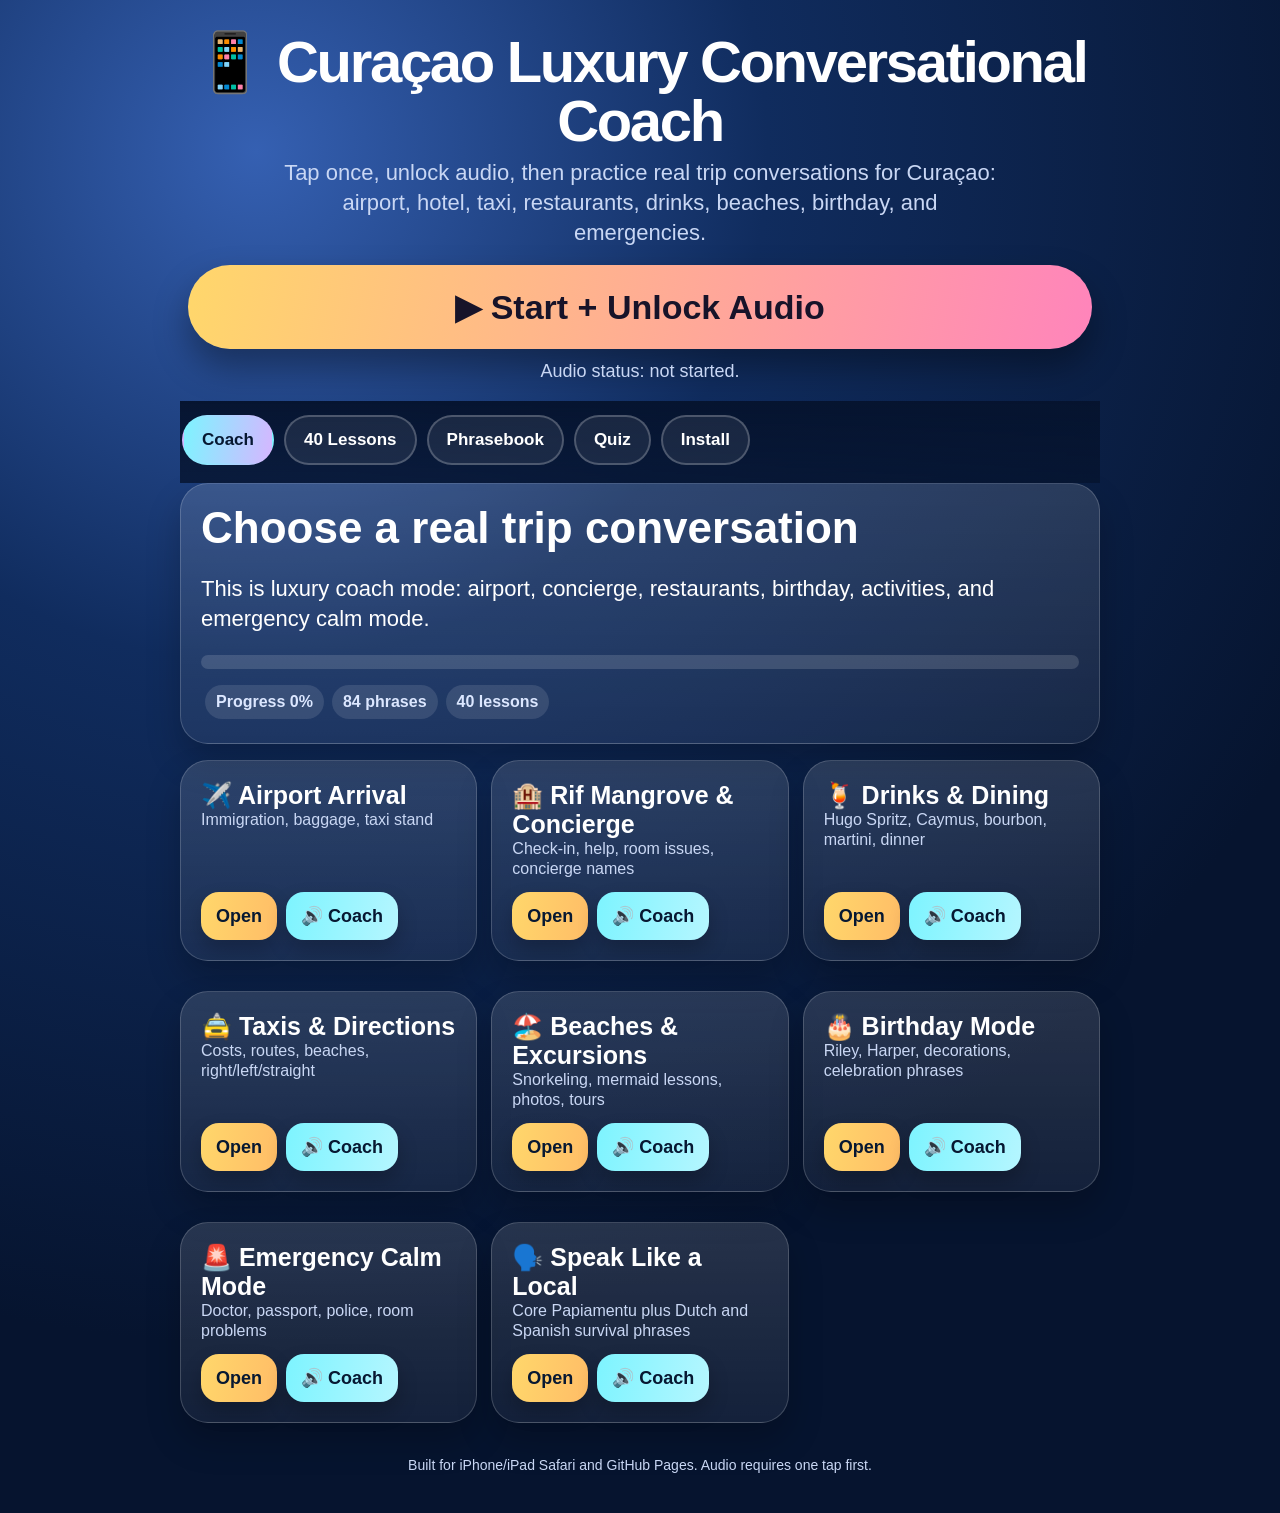
==== index.html @ 9c485a49 "Create Curaçao Luxury Conversational Coach app" ====
<!doctype html>
<html lang="en">
<head>
  <meta charset="utf-8" />
  <meta name="viewport" content="width=device-width, initial-scale=1, viewport-fit=cover" />
  <meta name="apple-mobile-web-app-capable" content="yes" />
  <meta name="apple-mobile-web-app-title" content="Curaçao Coach" />
  <meta name="theme-color" content="#06142f" />
  <title>📱 Curaçao Luxury Conversational Coach</title>
  <style>
    :root{--bg:#06142f;--panel:#132b56;--panel2:#1e3b70;--text:#fff;--muted:#c9d7f4;--gold:#ffd76b;--pink:#ff84bb;--aqua:#7df4ff;--green:#7ff0a4;--danger:#ff8f8f}*{box-sizing:border-box}html,body{margin:0;min-height:100%;font-family:-apple-system,BlinkMacSystemFont,"Segoe UI",Roboto,Helvetica,Arial,sans-serif;background:radial-gradient(circle at 20% 10%,#3560b2 0,#102c5e 30%,#06142f 70%);color:var(--text)}body{padding:env(safe-area-inset-top) 14px calc(22px + env(safe-area-inset-bottom));}.app{max-width:920px;margin:0 auto}.hero{text-align:center;padding:22px 8px 12px}.hero h1{font-size:clamp(30px,8vw,58px);line-height:1.02;margin:10px 0 8px;letter-spacing:-.04em}.hero p{font-size:clamp(16px,4.3vw,22px);color:var(--muted);line-height:1.35;margin:0 auto;max-width:720px}.unlock{width:100%;border:0;border-radius:999px;padding:22px 18px;margin:18px 0 12px;font-size:clamp(22px,6vw,34px);font-weight:900;color:#171329;background:linear-gradient(100deg,#ffd76b,#ff84bb);box-shadow:0 18px 34px rgba(0,0,0,.35)}.status{font-size:18px;text-align:center;color:var(--muted);min-height:28px}.tabs{display:flex;gap:10px;overflow:auto;padding:14px 2px 18px;position:sticky;top:0;background:linear-gradient(180deg,rgba(6,20,47,.98),rgba(6,20,47,.82));backdrop-filter:blur(10px);z-index:5}.tab{flex:0 0 auto;border:2px solid rgba(255,255,255,.22);background:rgba(255,255,255,.08);color:white;border-radius:999px;padding:13px 18px;font-size:17px;font-weight:800}.tab.active{color:#071832;background:linear-gradient(100deg,#7df4ff,#d6b6ff);border-color:transparent}.section{display:none}.section.active{display:block}.card{background:linear-gradient(180deg,rgba(255,255,255,.13),rgba(255,255,255,.06));border:1px solid rgba(255,255,255,.18);border-radius:28px;padding:20px;margin:0 0 16px;box-shadow:0 18px 34px rgba(0,0,0,.22)}.card h2{font-size:clamp(28px,7vw,44px);line-height:1.08;margin:0 0 10px}.card h3{font-size:24px;margin:0 0 8px;color:var(--gold)}.grid{display:grid;grid-template-columns:1fr;gap:14px}@media(min-width:720px){.grid{grid-template-columns:1fr 1fr}.scenario-grid{grid-template-columns:repeat(3,1fr)}}.phrase{background:rgba(0,0,0,.2);border:1px solid rgba(255,255,255,.14);border-radius:24px;padding:16px;margin:12px 0}.pap{font-size:29px;font-weight:900;line-height:1.12}.eng{font-size:20px;color:var(--muted);line-height:1.25;margin-top:6px}.note{font-size:16px;color:#e7eefc;margin-top:8px;line-height:1.35}.row{display:flex;gap:9px;flex-wrap:wrap;margin-top:13px}.btn{border:0;border-radius:18px;padding:13px 15px;font-size:18px;font-weight:850;color:#071832;background:linear-gradient(100deg,#ffd76b,#ffbd67);box-shadow:0 10px 20px rgba(0,0,0,.22)}.btn.secondary{background:linear-gradient(100deg,#7df4ff,#b5f6ff)}.btn.pink{background:linear-gradient(100deg,#ff84bb,#d6b6ff)}.btn.green{background:linear-gradient(100deg,#7ff0a4,#d3ffd8)}.scenario{min-height:160px;display:flex;flex-direction:column;justify-content:space-between}.scenario-title{font-size:25px;font-weight:900}.scenario small{color:var(--muted);font-size:16px;line-height:1.25}.search{width:100%;padding:18px;border-radius:22px;border:2px solid rgba(255,255,255,.18);background:rgba(0,0,0,.22);color:white;font-size:19px;margin:0 0 14px}.progress{height:14px;border-radius:999px;background:rgba(255,255,255,.14);overflow:hidden;margin:12px 0}.bar{height:100%;width:0;background:linear-gradient(90deg,#7df4ff,#ffd76b,#ff84bb);transition:width .3s}.quizChoices{display:grid;gap:10px}.choice{border:2px solid rgba(255,255,255,.16);border-radius:18px;background:rgba(255,255,255,.08);color:white;text-align:left;padding:15px;font-size:18px}.choice.correct{background:rgba(127,240,164,.3);border-color:#7ff0a4}.choice.wrong{background:rgba(255,143,143,.22);border-color:#ff8f8f}.footer{color:var(--muted);font-size:14px;text-align:center;padding:18px}.pill{display:inline-block;border-radius:999px;background:rgba(255,255,255,.11);padding:8px 11px;margin:4px;color:#dce7ff;font-weight:700}.hidden{display:none!important}.big{font-size:22px;line-height:1.35}.warn{background:rgba(255,215,107,.12);border-color:rgba(255,215,107,.35)}</style>
</head>
<body>
  <main class="app">
    <section class="hero">
      <h1>📱 Curaçao Luxury Conversational Coach</h1>
      <p>Tap once, unlock audio, then practice real trip conversations for Curaçao: airport, hotel, taxi, restaurants, drinks, beaches, birthday, and emergencies.</p>
      <button class="unlock" id="unlockBtn">▶ Start + Unlock Audio</button>
      <div class="status" id="status">Audio status: not started.</div>
    </section>
    <nav class="tabs" id="tabs"></nav>
    <section id="coach" class="section active"></section>
    <section id="lessons" class="section"></section>
    <section id="phrasebook" class="section"></section>
    <section id="quiz" class="section"></section>
    <section id="install" class="section"></section>
    <div class="footer">Built for iPhone/iPad Safari and GitHub Pages. Audio requires one tap first.</div>
  </main>
<script>
'use strict';
const tabs=[['coach','Coach'],['lessons','40 Lessons'],['phrasebook','Phrasebook'],['quiz','Quiz'],['install','Install']];
const phrases=[
{cat:'Start Here',pap:'Bon dia.',eng:'Good morning.',note:'Use this everywhere in the morning.'},{cat:'Start Here',pap:'Kon ta bai?',eng:'How are you?',note:'Friendly greeting.'},{cat:'Start Here',pap:'Mi ta bon.',eng:'I am good.',note:'Simple response.'},{cat:'Polite',pap:'Por fabor.',eng:'Please.'},{cat:'Polite',pap:'Danki.',eng:'Thank you.'},{cat:'Polite',pap:'Di nada.',eng:"You're welcome."},{cat:'Polite',pap:'Mi no ta komprendé.',eng:"I don't understand."},{cat:'Polite',pap:'Bo por ripití?',eng:'Can you repeat?'},
{cat:'Airport',pap:'Mi tin un reservashon.',eng:'I have a reservation.'},{cat:'Airport',pap:'Unda ta e salida?',eng:'Where is the exit?'},{cat:'Airport',pap:'Mi maleta a pèrdè.',eng:'My suitcase is lost.'},{cat:'Airport',pap:'Mi ta buska un taxi.',eng:"I'm looking for a taxi."},
{cat:'Taxi',pap:'Kuantu e ta kustá?',eng:'How much does it cost?'},{cat:'Taxi',pap:'Llevami na hotel.',eng:'Take me to the hotel.'},{cat:'Taxi',pap:'Mi ke bai Playa Kenepa.',eng:'I want to go to Kenepa Beach.'},{cat:'Taxi',pap:'Direito.',eng:'Straight.'},{cat:'Taxi',pap:'Na man drechi.',eng:'Right.'},{cat:'Taxi',pap:'Na man robes.',eng:'Left.'},
{cat:'Hotel',pap:'Mi nomber ta Rayna.',eng:'My name is Rayna.'},{cat:'Hotel',pap:'Mi ke un kamber ku dos kama.',eng:'I want a room with two beds.'},{cat:'Hotel',pap:'Mi a papia ku Stephanie di e Concierge team.',eng:'I spoke with Stephanie from the Concierge team.'},{cat:'Hotel',pap:'Mi a papia ku Tai Rock tambe.',eng:'I also spoke with Tai Rock.'},{cat:'Hotel',pap:'Bo por yuda mi?',eng:'Can you help me?'},{cat:'Hotel',pap:'Mi tin un problema.',eng:'I have a problem.'},{cat:'Hotel',pap:'Mi no ta haña e lugá.',eng:"I can't find the place."},
{cat:'Restaurant',pap:'Mi ke pidi...',eng:'I want to order...'},{cat:'Restaurant',pap:'Menu, por fabor.',eng:'Menu, please.'},{cat:'Restaurant',pap:'Bon provecho.',eng:'Enjoy your meal.'},{cat:'Restaurant',pap:'Mi ke un mesa pa kuater adulto i dos mucha.',eng:'I would like a table for four adults and two children.'},{cat:'Restaurant',pap:'Nos tin un reservashon.',eng:'We have a reservation.'},{cat:'Restaurant',pap:'Kiko bo ta rekomendá?',eng:'What do you recommend?'},{cat:'Restaurant',pap:'La cuenta, por fabor.',eng:'The bill, please.'},
{cat:'Drinks',pap:'Mi ke un Hugo Spritz ku hopi mint.',eng:'I would like a Hugo Spritz with lots of mint.'},{cat:'Drinks',pap:'Mi ke un French 79, por fabor.',eng:'I would like a French 79, please.'},{cat:'Drinks',pap:'Bo tin Caymus?',eng:'Do you have Caymus?'},{cat:'Drinks',pap:'Bo tin Woodford Double Oaked?',eng:'Do you have Woodford Double Oaked?'},{cat:'Drinks',pap:'Mi ke un martini di Tito’s, straight up, sin vermouth, sin jugo di olivo, ku olivo yená ku keshi bleu.',eng:"I want a Tito's martini, straight up, no vermouth, no olive juice, with blue-cheese stuffed olives."},
{cat:'Beach',pap:'Silla di playa.',eng:'Beach chair.'},{cat:'Beach',pap:'Sombré.',eng:'Umbrella.'},{cat:'Beach',pap:'Snorkel.',eng:'Snorkel.'},{cat:'Beach',pap:'Nos tin un les di snorkel na Playa Piskado.',eng:'We have a snorkeling lesson at Playa Piskado.'},{cat:'Beach',pap:'Nos tin les di mermaid na dies or di mainta.',eng:'We have mermaid lessons at 10 in the morning.'},{cat:'Beach',pap:'Sol ta fuerte.',eng:'The sun is strong.'},{cat:'Beach',pap:'Mi a kema ku sol.',eng:'I got sunburned.'},
{cat:'Tours',pap:'Tour di barku.',eng:'Boat tour.'},{cat:'Tours',pap:'Mi ke reservá.',eng:'I want to book.'},{cat:'Tours',pap:'Nos ta tuma potret di famia na Director’s Beach.',eng:"We are taking family photos at Director's Beach."},{cat:'Tours',pap:'Nos ke mira muralnan lokal.',eng:'We want to see local murals.'},
{cat:'Car Rental',pap:'Hür auto.',eng:'Rent a car.'},{cat:'Car Rental',pap:'Bo tin algu mas bunita?',eng:'Do you have anything nicer?'},{cat:'Car Rental',pap:'Bo tin algu mas grandi?',eng:'Do you have anything bigger?'},{cat:'Car Rental',pap:'Unda ta e gasolinera mas serka?',eng:'Where is the nearest gas station?'},
{cat:'Birthday',pap:'Nos ta selebrá cumpleaño di mi yiu Riley ku ta bira 11.',eng:"We are celebrating my daughter Riley's 11th birthday."},{cat:'Birthday',pap:'Nos ta selebrá cumpleaño di mi sobrina Harper ku ta bira 10.',eng:"We are celebrating my niece Harper's 10th birthday."},{cat:'Birthday',pap:'Felis cumpleaño, Ry Ry.',eng:'Happy birthday, Ry Ry.'},{cat:'Birthday',pap:'E ta bira diesun aña.',eng:'She is turning eleven.'},{cat:'Birthday',pap:'Nos ke dekorashon den kamber.',eng:'We want decorations in the room.'},
{cat:'Social',pap:'Mi nomber ta...',eng:'My name is...'},{cat:'Social',pap:'Mi ta kontentu di konektá ku bo.',eng:'Nice to meet you.'},{cat:'Social',pap:'Mi ta pasa un bon tempu.',eng:"I'm having a good time."},{cat:'Social',pap:'Bo ta bunita.',eng:'You look beautiful.'},{cat:'Social',pap:'Bo ta gusta Kòrsou?',eng:'Do you like Curaçao?'},
{cat:'Emergency',pap:'Mi tin dolor.',eng:'I have pain.'},{cat:'Emergency',pap:'Mi mester un dòkter.',eng:'I need a doctor.'},{cat:'Emergency',pap:'Mi a pèrdè mi pasaporte.',eng:'I lost my passport.'},{cat:'Emergency',pap:'Mi ke reportá un robo.',eng:'I want to report a theft.'},{cat:'Emergency',pap:'Mi kamber no tin awa.',eng:'My room has no water.'},{cat:'Emergency',pap:'Mi ta atrasá.',eng:"I'm running late."},{cat:'Emergency',pap:'Yama ambulans, por fabor.',eng:'Call an ambulance, please.'},
{cat:'Dutch',pap:'Goedemorgen.',eng:'Good morning.'},{cat:'Dutch',pap:'Dank u.',eng:'Thank you.'},{cat:'Dutch',pap:'Alstublieft.',eng:'Please.'},{cat:'Dutch',pap:'Waar is de uitgang?',eng:'Where is the exit?'},{cat:'Dutch',pap:'Reservering.',eng:'Reservation.'},{cat:'Dutch',pap:'Waar is het restaurant?',eng:'Where is the restaurant?'},{cat:'Dutch',pap:'Bel de politie.',eng:'Call the police.'},{cat:'Dutch',pap:'Ik ben gewond.',eng:'I am injured.'},
{cat:'Spanish',pap:'Buenos días.',eng:'Good morning.'},{cat:'Spanish',pap:'Por favor.',eng:'Please.'},{cat:'Spanish',pap:'Gracias.',eng:'Thank you.'},{cat:'Spanish',pap:'¿Dónde está...?',eng:'Where is...?'},{cat:'Spanish',pap:'¿Qué recomienda?',eng:'What do you recommend?'},{cat:'Spanish',pap:'¡Ayuda!',eng:'Help!'},{cat:'Spanish',pap:'Llama a una ambulancia.',eng:'Call an ambulance.'}
];
const lessons=[
['Greetings & First Contact',['Bon dia.','Bon tardi.','Bon nochi.','Kon ta bai?','Mi ta bon.']],['Politeness & Survival',['Por fabor.','Danki.','Di nada.','Mi no ta komprendé.','Bo por ripití?']],['Numbers & Travel Words',['Un. Dos. Tres. Kuater. Sinku.','Aeropuerto. Taxi. Playa. Hotel. Mapa.']],['Airport Arrival',['Mi tin un reservashon.','Unda ta e salida?','Mi maleta a pèrdè.','Mi ta buska un taxi.']],['Taxi & Directions',['Kuantu e ta kustá?','Llevami na hotel.','Mi ke bai Playa Kenepa.','Direito. Na man drechi. Na man robes.']],['Basic Dutch',['Goedemorgen.','Dank u.','Alstublieft.','Waar is de uitgang?']],['Basic Spanish',['Buenos días.','Por favor.','Gracias.','La cuenta.','¿Dónde está?']],['Review 1',['Bon dia.','Por fabor.','Mi tin un reservashon.','Kuantu e ta kustá?']],['Hotel Check-In',['Mi nomber ta.','Mi ke un kamber ku dos kama.','Mi a papia ku Stephanie di e Concierge team.','Mi a papia ku Tai Rock tambe.']],['Asking for Help',['Bo por yuda mi?','Mi tin un problema.','Mi no ta haña e lugá.']],['Ordering Food',['Mi ke pidi.','Menu, por fabor.']],['Drinks',['Koffie. Te. Jus di fruta.','Mi ke un martini di Tito’s, straight up, sin vermouth, sin jugo di olivo, ku olivo yená ku keshi bleu.']],['Dutch Restaurants',['Kamer. Reservering. Ontbijt.','Waar is het restaurant?']],['Spanish Restaurants',['El menú. La cuenta. Agua.','¿Qué recomienda?']],['Directions',['Unda ta?','Serka. Leu. Direito. Na man drechi. Na man robes.']],['Simulation',['Bo tin pasaporte?','Unda bo ke bai?']],['Local Foods',['Keshi yena.','Stoba.','Pastechi.']],['Allergies',['Mi tin alergia.','No por kome.']],['Shopping',['Mi ke mira e otro.','Mi ta gusta esaki.']],['Bargaining',['Por baha un tiki?']],['Beaches',['Silla di playa.','Sombré.','Snorkel.','Nos tin un les di snorkel na Playa Piskado.']],['Tours',['Tour di barku.','Mi ke reservá.']],['Transportation',['Hür auto.','Parada di bus.','Bo tin algu mas bunita?','Bo tin algu mas grandi?','Unda ta e gasolinera mas serka?']],['Review 2',['Keshi yena.','Sombré.','Tour di barku.']],['Meeting People',['Mi nomber ta.','Mi ta kontentu di konektá ku bo.','Nos ta selebrá cumpleaño di mi yiu Riley ku ta bira 11.','Nos ta selebrá cumpleaño di mi sobrina Harper ku ta bira 10.']],['Talking About Yourself',['Mi ta traha komo.','Mi gusta.']],['Etiquette',['Bon provecho.','Permiso.']],['Compliments',['Bo ta bunita.','Mi ta pasa un bon tempu.']],['Dutch Social',['Hoe gaat het?','Gezellig.']],['Spanish Social',['¿Cómo estás?','Mucho gusto.']],['Fast Speech',['Kontabai.','Undabobai.']],['Social Simulation',['Bo ta gusta Kòrsou?']],['Medical',['Mi tin dolor.','Mi mester un dòkter.']],['Safety',['Mi a pèrdè mi pasaporte.','Mi ke reportá un robo.']],['Problems',['Mi kamber no tin awa.','Mi ta atrasá.']],['Weather',['Sol ta fuerte.','Mi a kema ku sol.']],['Dutch Emergencies',['Bel de politie.','Ik ben gewond.']],['Spanish Emergencies',['¡Ayuda!','Llama a una ambulancia.']],['Full Simulation',['Mi a papia ku Stephanie di e Concierge team.','Mi a papia ku Tai Rock tambe.','Mi ke un martini di Tito’s, straight up, sin vermouth, sin jugo di olivo, ku olivo yená ku keshi bleu.']],['Final Mastery',['Bo por yuda mi.','Mi ta pasa un bon tempu.','Mi mester un dòkter.','Felicidades! Bo ta kla pa papia ku konfiansa na Kòrsou.']]
];
const scenarios=[
{t:'✈️ Airport Arrival',d:'Immigration, baggage, taxi stand',cats:['Airport','Polite','Taxi']},{t:'🏨 Rif Mangrove & Concierge',d:'Check-in, help, room issues, concierge names',cats:['Hotel','Polite','Emergency']},{t:'🍹 Drinks & Dining',d:'Hugo Spritz, Caymus, bourbon, martini, dinner',cats:['Restaurant','Drinks','Polite']},{t:'🚖 Taxis & Directions',d:'Costs, routes, beaches, right/left/straight',cats:['Taxi','Car Rental']},{t:'🏖️ Beaches & Excursions',d:'Snorkeling, mermaid lessons, photos, tours',cats:['Beach','Tours']},{t:'🎂 Birthday Mode',d:'Riley, Harper, decorations, celebration phrases',cats:['Birthday','Social']},{t:'🚨 Emergency Calm Mode',d:'Doctor, passport, police, room problems',cats:['Emergency','Dutch','Spanish']},{t:'🗣️ Speak Like a Local',d:'Core Papiamentu plus Dutch and Spanish survival phrases',cats:['Start Here','Social','Dutch','Spanish']}
];
let unlocked=false, rate=0.82, currentQuiz=null, score=0, done=Number(localStorage.getItem('curacaoDone')||0);
function byId(id){return document.getElementById(id)}
function speak(text, slow=false){
  if(!('speechSynthesis' in window)){byId('status').textContent='This browser does not support speech audio.';return}
  window.speechSynthesis.cancel();
  const u=new SpeechSynthesisUtterance(text.replace(/\s+/g,' '));
  u.rate=slow?0.58:rate; u.pitch=1; u.volume=1;
  const voices=window.speechSynthesis.getVoices();
  const pref=voices.find(v=>/Samantha|Ava|Allison|Susan|Victoria|Karen|Moira|Tessa|Zoe|Nicky|Aria/i.test(v.name))||voices.find(v=>/en-US|en_US|English/i.test(v.lang))||voices[0];
  if(pref)u.voice=pref;
  u.onstart=()=>{byId('status').textContent='Playing audio…'};
  u.onend=()=>{byId('status').textContent='Audio ready. Tap any phrase.'};
  u.onerror=()=>{byId('status').textContent='Audio blocked. Tap Start + Unlock Audio again.'};
  window.speechSynthesis.speak(u);
}
function unlock(){unlocked=true; speak('Audio is unlocked. Bon dia. Welcome to your Curaçao conversational coach.', false); byId('status').textContent='Audio unlocked. Tap any Play button.';}
function phraseCard(p){return `<div class="phrase"><div class="pap">${p.pap}</div><div class="eng">${p.eng}</div>${p.note?`<div class="note">${p.note}</div>`:''}<div class="row"><button class="btn" onclick="speak(${JSON.stringify(p.pap)})">🔊 Play</button><button class="btn secondary" onclick="speak(${JSON.stringify(p.pap)},true)">🐢 Slow</button><button class="btn pink" onclick="speak(${JSON.stringify(p.pap+'. '+p.eng)})">🎧 Phrase + meaning</button></div></div>`}
function renderTabs(){byId('tabs').innerHTML=tabs.map(([id,label])=>`<button class="tab ${id==='coach'?'active':''}" onclick="show('${id}',this)">${label}</button>`).join('')}
function show(id,el){document.querySelectorAll('.section').forEach(s=>s.classList.remove('active'));byId(id).classList.add('active');document.querySelectorAll('.tab').forEach(t=>t.classList.remove('active'));if(el)el.classList.add('active'); if(id==='quiz')newQuiz();}
function renderCoach(){byId('coach').innerHTML=`<div class="card"><h2>Choose a real trip conversation</h2><p class="big">This is luxury coach mode: airport, concierge, restaurants, birthday, activities, and emergency calm mode.</p><div class="progress"><div class="bar" style="width:${Math.min(100,done)}%"></div></div><div><span class="pill">Progress ${done}%</span><span class="pill">${phrases.length} phrases</span><span class="pill">40 lessons</span></div></div><div class="grid scenario-grid">${scenarios.map((s,i)=>`<div class="card scenario"><div><div class="scenario-title">${s.t}</div><small>${s.d}</small></div><div class="row"><button class="btn" onclick="openScenario(${i})">Open</button><button class="btn secondary" onclick="playScenario(${i})">🔊 Coach</button></div></div>`).join('')}</div><div id="scenarioDetail"></div>`}
function openScenario(i){const s=scenarios[i]; const list=phrases.filter(p=>s.cats.includes(p.cat)); byId('scenarioDetail').innerHTML=`<div class="card"><h2>${s.t}</h2><p class="big">Practice these out loud. Tap slow first, then normal.</p>${list.map(phraseCard).join('')}</div>`; location.hash='scenarioDetail'}
function playScenario(i){const s=scenarios[i]; const list=phrases.filter(p=>s.cats.includes(p.cat)).slice(0,8); speak(`${s.t}. Listen and repeat. `+list.map(p=>`${p.pap}. ${p.eng}.`).join(' '));}
function renderLessons(){byId('lessons').innerHTML=`<div class="card"><h2>40 Lesson Course</h2><p class="big">Tap a lesson to hear a guided mini-session.</p></div><div class="grid">${lessons.map((l,i)=>`<div class="card"><h3>Lesson ${i+1}: ${l[0]}</h3><div class="note">${l[1].slice(0,3).join(' · ')}</div><div class="row"><button class="btn" onclick="speak(${JSON.stringify('Lesson '+(i+1)+'. '+l[0]+'. Listen and repeat. '+l[1].join('. '))})">🔊 Play lesson</button><button class="btn secondary" onclick="markDone()">✓ Done</button></div></div>`).join('')}</div>`}
function renderPhrasebook(filter=''){const q=filter.toLowerCase();const list=phrases.filter(p=>(p.cat+p.pap+p.eng).toLowerCase().includes(q)); byId('phrasebook').innerHTML=`<div class="card"><h2>Searchable Phrasebook</h2><input class="search" placeholder="Search taxi, drink, birthday, doctor…" oninput="renderPhrasebook(this.value)" value="${filter.replace(/"/g,'&quot;')}"><p class="big">${list.length} matching phrases.</p></div>${list.map(phraseCard).join('')}`}
function markDone(){done=Math.min(100,done+3); localStorage.setItem('curacaoDone',done); renderCoach(); byId('status').textContent='Progress saved.'}
function newQuiz(){const p=phrases[Math.floor(Math.random()*phrases.length)]; const wrong=phrases.filter(x=>x!==p).sort(()=>Math.random()-.5).slice(0,3).map(x=>x.eng); const opts=[p.eng,...wrong].sort(()=>Math.random()-.5); currentQuiz=p; byId('quiz').innerHTML=`<div class="card"><h2>Quiz Mode</h2><p class="big">What does this mean?</p><div class="phrase"><div class="pap">${p.pap}</div><div class="row"><button class="btn" onclick="speak(${JSON.stringify(p.pap)})">🔊 Hear it</button><button class="btn secondary" onclick="speak(${JSON.stringify(p.pap)},true)">🐢 Slow</button></div></div><div class="quizChoices">${opts.map(o=>`<button class="choice" onclick="answer(this,${JSON.stringify(o)})">${o}</button>`).join('')}</div><p class="big">Score: ${score}</p></div>`}
function answer(el,o){if(o===currentQuiz.eng){el.classList.add('correct');score++;speak('Correct. '+currentQuiz.pap+'. '+currentQuiz.eng);setTimeout(newQuiz,1200)}else{el.classList.add('wrong');speak('Not quite. Try again.')}}
function renderInstall(){byId('install').innerHTML=`<div class="card warn"><h2>Install on iPhone/iPad</h2><p class="big">Open this GitHub Pages link in Safari. Tap the Share icon, then <b>Add to Home Screen</b>. After that it opens like an app.</p><p class="big">Audio works only after tapping <b>Start + Unlock Audio</b>. This is an Apple iPhone browser rule.</p></div><div class="card"><h3>Audio Test</h3>${phraseCard({pap:'Bon dia. Kon ta bai? Mi ta bon.',eng:'Good morning. How are you? I am good.',note:'If this plays, the app is working.'})}</div>`}
renderTabs();renderCoach();renderLessons();renderPhrasebook();renderInstall();byId('unlockBtn').addEventListener('click',unlock);if('speechSynthesis' in window){window.speechSynthesis.onvoiceschanged=()=>window.speechSynthesis.getVoices();}
</script>
</body>
</html>
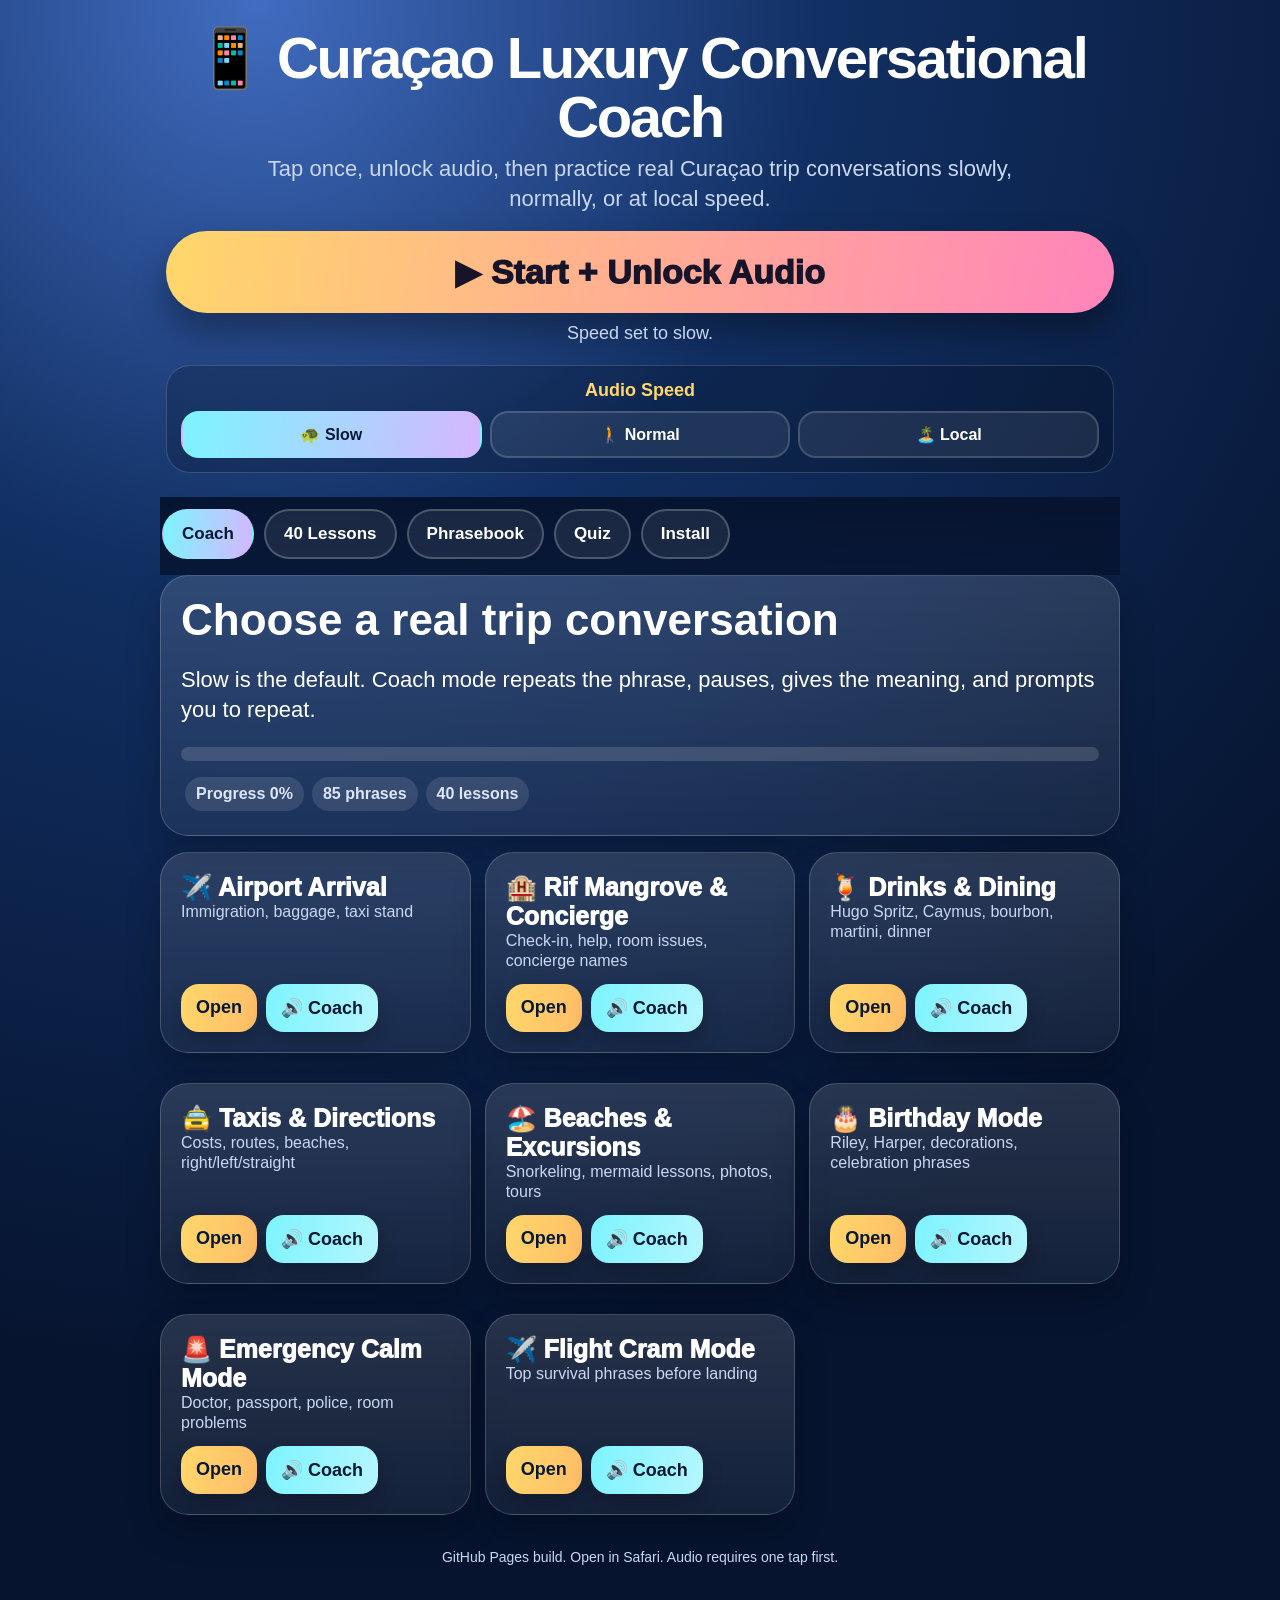
==== commit 234ea266: "Fix lesson interactions and add speed controls" ====
--- a/index.html
+++ b/index.html
@@ -1,40 +1,32 @@
 <!doctype html>
 <html lang="en">
 <head>
-  <meta charset="utf-8" />
-  <meta name="viewport" content="width=device-width, initial-scale=1, viewport-fit=cover" />
-  <meta name="apple-mobile-web-app-capable" content="yes" />
-  <meta name="apple-mobile-web-app-title" content="Curaçao Coach" />
-  <meta name="theme-color" content="#06142f" />
-  <title>📱 Curaçao Luxury Conversational Coach</title>
-  <style>
-    :root{--bg:#06142f;--panel:#132b56;--panel2:#1e3b70;--text:#fff;--muted:#c9d7f4;--gold:#ffd76b;--pink:#ff84bb;--aqua:#7df4ff;--green:#7ff0a4;--danger:#ff8f8f}*{box-sizing:border-box}html,body{margin:0;min-height:100%;font-family:-apple-system,BlinkMacSystemFont,"Segoe UI",Roboto,Helvetica,Arial,sans-serif;background:radial-gradient(circle at 20% 10%,#3560b2 0,#102c5e 30%,#06142f 70%);color:var(--text)}body{padding:env(safe-area-inset-top) 14px calc(22px + env(safe-area-inset-bottom));}.app{max-width:920px;margin:0 auto}.hero{text-align:center;padding:22px 8px 12px}.hero h1{font-size:clamp(30px,8vw,58px);line-height:1.02;margin:10px 0 8px;letter-spacing:-.04em}.hero p{font-size:clamp(16px,4.3vw,22px);color:var(--muted);line-height:1.35;margin:0 auto;max-width:720px}.unlock{width:100%;border:0;border-radius:999px;padding:22px 18px;margin:18px 0 12px;font-size:clamp(22px,6vw,34px);font-weight:900;color:#171329;background:linear-gradient(100deg,#ffd76b,#ff84bb);box-shadow:0 18px 34px rgba(0,0,0,.35)}.status{font-size:18px;text-align:center;color:var(--muted);min-height:28px}.tabs{display:flex;gap:10px;overflow:auto;padding:14px 2px 18px;position:sticky;top:0;background:linear-gradient(180deg,rgba(6,20,47,.98),rgba(6,20,47,.82));backdrop-filter:blur(10px);z-index:5}.tab{flex:0 0 auto;border:2px solid rgba(255,255,255,.22);background:rgba(255,255,255,.08);color:white;border-radius:999px;padding:13px 18px;font-size:17px;font-weight:800}.tab.active{color:#071832;background:linear-gradient(100deg,#7df4ff,#d6b6ff);border-color:transparent}.section{display:none}.section.active{display:block}.card{background:linear-gradient(180deg,rgba(255,255,255,.13),rgba(255,255,255,.06));border:1px solid rgba(255,255,255,.18);border-radius:28px;padding:20px;margin:0 0 16px;box-shadow:0 18px 34px rgba(0,0,0,.22)}.card h2{font-size:clamp(28px,7vw,44px);line-height:1.08;margin:0 0 10px}.card h3{font-size:24px;margin:0 0 8px;color:var(--gold)}.grid{display:grid;grid-template-columns:1fr;gap:14px}@media(min-width:720px){.grid{grid-template-columns:1fr 1fr}.scenario-grid{grid-template-columns:repeat(3,1fr)}}.phrase{background:rgba(0,0,0,.2);border:1px solid rgba(255,255,255,.14);border-radius:24px;padding:16px;margin:12px 0}.pap{font-size:29px;font-weight:900;line-height:1.12}.eng{font-size:20px;color:var(--muted);line-height:1.25;margin-top:6px}.note{font-size:16px;color:#e7eefc;margin-top:8px;line-height:1.35}.row{display:flex;gap:9px;flex-wrap:wrap;margin-top:13px}.btn{border:0;border-radius:18px;padding:13px 15px;font-size:18px;font-weight:850;color:#071832;background:linear-gradient(100deg,#ffd76b,#ffbd67);box-shadow:0 10px 20px rgba(0,0,0,.22)}.btn.secondary{background:linear-gradient(100deg,#7df4ff,#b5f6ff)}.btn.pink{background:linear-gradient(100deg,#ff84bb,#d6b6ff)}.btn.green{background:linear-gradient(100deg,#7ff0a4,#d3ffd8)}.scenario{min-height:160px;display:flex;flex-direction:column;justify-content:space-between}.scenario-title{font-size:25px;font-weight:900}.scenario small{color:var(--muted);font-size:16px;line-height:1.25}.search{width:100%;padding:18px;border-radius:22px;border:2px solid rgba(255,255,255,.18);background:rgba(0,0,0,.22);color:white;font-size:19px;margin:0 0 14px}.progress{height:14px;border-radius:999px;background:rgba(255,255,255,.14);overflow:hidden;margin:12px 0}.bar{height:100%;width:0;background:linear-gradient(90deg,#7df4ff,#ffd76b,#ff84bb);transition:width .3s}.quizChoices{display:grid;gap:10px}.choice{border:2px solid rgba(255,255,255,.16);border-radius:18px;background:rgba(255,255,255,.08);color:white;text-align:left;padding:15px;font-size:18px}.choice.correct{background:rgba(127,240,164,.3);border-color:#7ff0a4}.choice.wrong{background:rgba(255,143,143,.22);border-color:#ff8f8f}.footer{color:var(--muted);font-size:14px;text-align:center;padding:18px}.pill{display:inline-block;border-radius:999px;background:rgba(255,255,255,.11);padding:8px 11px;margin:4px;color:#dce7ff;font-weight:700}.hidden{display:none!important}.big{font-size:22px;line-height:1.35}.warn{background:rgba(255,215,107,.12);border-color:rgba(255,215,107,.35)}</style>
+<meta charset="utf-8" />
+<meta name="viewport" content="width=device-width, initial-scale=1, viewport-fit=cover" />
+<meta name="apple-mobile-web-app-capable" content="yes" />
+<meta name="apple-mobile-web-app-title" content="Curaçao Coach" />
+<meta name="theme-color" content="#06142f" />
+<title>📱 Curaçao Luxury Conversational Coach</title>
+<style>
+:root{--bg:#06142f;--card:#142e59;--card2:#203f73;--text:#fff;--muted:#c9d7f4;--gold:#ffd76b;--pink:#ff84bb;--aqua:#7df4ff;--green:#7ff0a4;--red:#ff8f8f}*{box-sizing:border-box}html,body{margin:0;min-height:100%;font-family:-apple-system,BlinkMacSystemFont,"Segoe UI",Roboto,Helvetica,Arial,sans-serif;background:radial-gradient(circle at 20% 0%,#416cc0 0,#112f62 30%,#06142f 72%);color:var(--text)}body{padding:env(safe-area-inset-top) 14px calc(24px + env(safe-area-inset-bottom))}.app{max-width:960px;margin:auto}.hero{text-align:center;padding:20px 6px 10px}.hero h1{font-size:clamp(31px,8vw,58px);line-height:1.02;margin:8px 0 8px;letter-spacing:-.04em}.hero p{font-size:clamp(16px,4.2vw,22px);color:var(--muted);line-height:1.35;margin:0 auto;max-width:760px}.unlock{width:100%;border:0;border-radius:999px;padding:21px 18px;margin:17px 0 10px;font-size:clamp(22px,6vw,34px);font-weight:950;color:#171329;background:linear-gradient(100deg,#ffd76b,#ff84bb);box-shadow:0 18px 34px rgba(0,0,0,.35)}.status{font-size:18px;text-align:center;color:var(--muted);min-height:30px}.speedBox{background:rgba(0,0,0,.18);border:1px solid rgba(255,255,255,.16);border-radius:24px;padding:14px;margin:12px 0 14px}.speedTitle{font-size:18px;font-weight:900;color:var(--gold);margin-bottom:10px}.seg{display:grid;grid-template-columns:1fr 1fr 1fr;gap:8px}.seg button{border:2px solid rgba(255,255,255,.16);border-radius:18px;padding:12px 7px;background:rgba(255,255,255,.08);color:#fff;font-size:16px;font-weight:900}.seg button.active{color:#071832;background:linear-gradient(100deg,#7df4ff,#d6b6ff);border-color:transparent}.tabs{display:flex;gap:10px;overflow:auto;padding:12px 2px 16px;position:sticky;top:0;background:linear-gradient(180deg,rgba(6,20,47,.98),rgba(6,20,47,.82));backdrop-filter:blur(10px);z-index:5}.tab{flex:0 0 auto;border:2px solid rgba(255,255,255,.22);background:rgba(255,255,255,.08);color:white;border-radius:999px;padding:13px 18px;font-size:17px;font-weight:850}.tab.active{color:#071832;background:linear-gradient(100deg,#7df4ff,#d6b6ff);border-color:transparent}.section{display:none}.section.active{display:block}.card{background:linear-gradient(180deg,rgba(255,255,255,.13),rgba(255,255,255,.06));border:1px solid rgba(255,255,255,.18);border-radius:28px;padding:20px;margin:0 0 16px;box-shadow:0 18px 34px rgba(0,0,0,.22)}.card h2{font-size:clamp(28px,7vw,44px);line-height:1.08;margin:0 0 10px}.card h3{font-size:24px;margin:0 0 8px;color:var(--gold)}.grid{display:grid;grid-template-columns:1fr;gap:14px}@media(min-width:720px){.grid{grid-template-columns:1fr 1fr}.scenario-grid{grid-template-columns:repeat(3,1fr)}}.phrase{background:rgba(0,0,0,.2);border:1px solid rgba(255,255,255,.14);border-radius:24px;padding:16px;margin:12px 0}.pap{font-size:29px;font-weight:950;line-height:1.12}.eng{font-size:20px;color:var(--muted);line-height:1.25;margin-top:6px}.note{font-size:16px;color:#e7eefc;margin-top:8px;line-height:1.35}.row{display:flex;gap:9px;flex-wrap:wrap;margin-top:13px}.btn{border:0;border-radius:18px;padding:13px 15px;font-size:18px;font-weight:900;color:#071832;background:linear-gradient(100deg,#ffd76b,#ffbd67);box-shadow:0 10px 20px rgba(0,0,0,.22)}.btn.secondary{background:linear-gradient(100deg,#7df4ff,#b5f6ff)}.btn.pink{background:linear-gradient(100deg,#ff84bb,#d6b6ff)}.btn.green{background:linear-gradient(100deg,#7ff0a4,#d3ffd8)}.scenario{min-height:160px;display:flex;flex-direction:column;justify-content:space-between}.scenario-title{font-size:25px;font-weight:950}.scenario small{color:var(--muted);font-size:16px;line-height:1.25}.search{width:100%;padding:18px;border-radius:22px;border:2px solid rgba(255,255,255,.18);background:rgba(0,0,0,.22);color:white;font-size:19px;margin:0 0 14px}.progress{height:14px;border-radius:999px;background:rgba(255,255,255,.14);overflow:hidden;margin:12px 0}.bar{height:100%;width:0;background:linear-gradient(90deg,#7df4ff,#ffd76b,#ff84bb);transition:width .3s}.quizChoices{display:grid;gap:10px}.choice{border:2px solid rgba(255,255,255,.16);border-radius:18px;background:rgba(255,255,255,.08);color:white;text-align:left;padding:15px;font-size:18px}.choice.correct{background:rgba(127,240,164,.3);border-color:#7ff0a4}.choice.wrong{background:rgba(255,143,143,.22);border-color:#ff8f8f}.footer{color:var(--muted);font-size:14px;text-align:center;padding:18px}.pill{display:inline-block;border-radius:999px;background:rgba(255,255,255,.11);padding:8px 11px;margin:4px;color:#dce7ff;font-weight:750}.big{font-size:22px;line-height:1.35}.warn{background:rgba(255,215,107,.12);border-color:rgba(255,215,107,.35)}.lessonLine{border-top:1px solid rgba(255,255,255,.12);padding:12px 0}.lessonLine:first-child{border-top:0}.tiny{font-size:14px;color:var(--muted)}
+</style>
 </head>
 <body>
-  <main class="app">
-    <section class="hero">
-      <h1>📱 Curaçao Luxury Conversational Coach</h1>
-      <p>Tap once, unlock audio, then practice real trip conversations for Curaçao: airport, hotel, taxi, restaurants, drinks, beaches, birthday, and emergencies.</p>
-      <button class="unlock" id="unlockBtn">▶ Start + Unlock Audio</button>
-      <div class="status" id="status">Audio status: not started.</div>
-    </section>
-    <nav class="tabs" id="tabs"></nav>
-    <section id="coach" class="section active"></section>
-    <section id="lessons" class="section"></section>
-    <section id="phrasebook" class="section"></section>
-    <section id="quiz" class="section"></section>
-    <section id="install" class="section"></section>
-    <div class="footer">Built for iPhone/iPad Safari and GitHub Pages. Audio requires one tap first.</div>
-  </main>
+<main class="app">
+<section class="hero"><h1>📱 Curaçao Luxury Conversational Coach</h1><p>Tap once, unlock audio, then practice real Curaçao trip conversations slowly, normally, or at local speed.</p><button class="unlock" id="unlockBtn">▶ Start + Unlock Audio</button><div class="status" id="status">Audio status: not started.</div><div class="speedBox"><div class="speedTitle">Audio Speed</div><div class="seg"><button id="spSlow" class="active" onclick="setMode('slow')">🐢 Slow</button><button id="spNormal" onclick="setMode('normal')">🚶 Normal</button><button id="spLocal" onclick="setMode('local')">🏝️ Local</button></div></div></section>
+<nav class="tabs" id="tabs"></nav>
+<section id="coach" class="section active"></section><section id="lessons" class="section"></section><section id="phrasebook" class="section"></section><section id="quiz" class="section"></section><section id="install" class="section"></section>
+<div class="footer">GitHub Pages build. Open in Safari. Audio requires one tap first.</div>
+</main>
 <script>
 'use strict';
 const tabs=[['coach','Coach'],['lessons','40 Lessons'],['phrasebook','Phrasebook'],['quiz','Quiz'],['install','Install']];
 const phrases=[
-{cat:'Start Here',pap:'Bon dia.',eng:'Good morning.',note:'Use this everywhere in the morning.'},{cat:'Start Here',pap:'Kon ta bai?',eng:'How are you?',note:'Friendly greeting.'},{cat:'Start Here',pap:'Mi ta bon.',eng:'I am good.',note:'Simple response.'},{cat:'Polite',pap:'Por fabor.',eng:'Please.'},{cat:'Polite',pap:'Danki.',eng:'Thank you.'},{cat:'Polite',pap:'Di nada.',eng:"You're welcome."},{cat:'Polite',pap:'Mi no ta komprendé.',eng:"I don't understand."},{cat:'Polite',pap:'Bo por ripití?',eng:'Can you repeat?'},
+{cat:'Start Here',pap:'Bon dia.',eng:'Good morning.',note:'Use this everywhere in the morning.'},{cat:'Start Here',pap:'Bon tardi.',eng:'Good afternoon.'},{cat:'Start Here',pap:'Bon nochi.',eng:'Good evening.'},{cat:'Start Here',pap:'Kon ta bai?',eng:'How are you?',note:'Friendly greeting.'},{cat:'Start Here',pap:'Mi ta bon.',eng:'I am good.',note:'Simple response.'},{cat:'Polite',pap:'Por fabor.',eng:'Please.'},{cat:'Polite',pap:'Danki.',eng:'Thank you.'},{cat:'Polite',pap:'Di nada.',eng:"You're welcome."},{cat:'Polite',pap:'Mi no ta komprendé.',eng:"I don't understand."},{cat:'Polite',pap:'Bo por ripití?',eng:'Can you repeat?'},
 {cat:'Airport',pap:'Mi tin un reservashon.',eng:'I have a reservation.'},{cat:'Airport',pap:'Unda ta e salida?',eng:'Where is the exit?'},{cat:'Airport',pap:'Mi maleta a pèrdè.',eng:'My suitcase is lost.'},{cat:'Airport',pap:'Mi ta buska un taxi.',eng:"I'm looking for a taxi."},
 {cat:'Taxi',pap:'Kuantu e ta kustá?',eng:'How much does it cost?'},{cat:'Taxi',pap:'Llevami na hotel.',eng:'Take me to the hotel.'},{cat:'Taxi',pap:'Mi ke bai Playa Kenepa.',eng:'I want to go to Kenepa Beach.'},{cat:'Taxi',pap:'Direito.',eng:'Straight.'},{cat:'Taxi',pap:'Na man drechi.',eng:'Right.'},{cat:'Taxi',pap:'Na man robes.',eng:'Left.'},
 {cat:'Hotel',pap:'Mi nomber ta Rayna.',eng:'My name is Rayna.'},{cat:'Hotel',pap:'Mi ke un kamber ku dos kama.',eng:'I want a room with two beds.'},{cat:'Hotel',pap:'Mi a papia ku Stephanie di e Concierge team.',eng:'I spoke with Stephanie from the Concierge team.'},{cat:'Hotel',pap:'Mi a papia ku Tai Rock tambe.',eng:'I also spoke with Tai Rock.'},{cat:'Hotel',pap:'Bo por yuda mi?',eng:'Can you help me?'},{cat:'Hotel',pap:'Mi tin un problema.',eng:'I have a problem.'},{cat:'Hotel',pap:'Mi no ta haña e lugá.',eng:"I can't find the place."},
-{cat:'Restaurant',pap:'Mi ke pidi...',eng:'I want to order...'},{cat:'Restaurant',pap:'Menu, por fabor.',eng:'Menu, please.'},{cat:'Restaurant',pap:'Bon provecho.',eng:'Enjoy your meal.'},{cat:'Restaurant',pap:'Mi ke un mesa pa kuater adulto i dos mucha.',eng:'I would like a table for four adults and two children.'},{cat:'Restaurant',pap:'Nos tin un reservashon.',eng:'We have a reservation.'},{cat:'Restaurant',pap:'Kiko bo ta rekomendá?',eng:'What do you recommend?'},{cat:'Restaurant',pap:'La cuenta, por fabor.',eng:'The bill, please.'},
+{cat:'Restaurant',pap:'Mi ke pidi...',eng:'I want to order...'},{cat:'Restaurant',pap:'Menu, por fabor.',eng:'Menu, please.'},{cat:'Restaurant',pap:'Bon provecho.',eng:'Enjoy your meal.'},{cat:'Restaurant',pap:'Nos tin un reservashon.',eng:'We have a reservation.'},{cat:'Restaurant',pap:'Kiko bo ta rekomendá?',eng:'What do you recommend?'},{cat:'Restaurant',pap:'La cuenta, por fabor.',eng:'The bill, please.'},
 {cat:'Drinks',pap:'Mi ke un Hugo Spritz ku hopi mint.',eng:'I would like a Hugo Spritz with lots of mint.'},{cat:'Drinks',pap:'Mi ke un French 79, por fabor.',eng:'I would like a French 79, please.'},{cat:'Drinks',pap:'Bo tin Caymus?',eng:'Do you have Caymus?'},{cat:'Drinks',pap:'Bo tin Woodford Double Oaked?',eng:'Do you have Woodford Double Oaked?'},{cat:'Drinks',pap:'Mi ke un martini di Tito’s, straight up, sin vermouth, sin jugo di olivo, ku olivo yená ku keshi bleu.',eng:"I want a Tito's martini, straight up, no vermouth, no olive juice, with blue-cheese stuffed olives."},
 {cat:'Beach',pap:'Silla di playa.',eng:'Beach chair.'},{cat:'Beach',pap:'Sombré.',eng:'Umbrella.'},{cat:'Beach',pap:'Snorkel.',eng:'Snorkel.'},{cat:'Beach',pap:'Nos tin un les di snorkel na Playa Piskado.',eng:'We have a snorkeling lesson at Playa Piskado.'},{cat:'Beach',pap:'Nos tin les di mermaid na dies or di mainta.',eng:'We have mermaid lessons at 10 in the morning.'},{cat:'Beach',pap:'Sol ta fuerte.',eng:'The sun is strong.'},{cat:'Beach',pap:'Mi a kema ku sol.',eng:'I got sunburned.'},
 {cat:'Tours',pap:'Tour di barku.',eng:'Boat tour.'},{cat:'Tours',pap:'Mi ke reservá.',eng:'I want to book.'},{cat:'Tours',pap:'Nos ta tuma potret di famia na Director’s Beach.',eng:"We are taking family photos at Director's Beach."},{cat:'Tours',pap:'Nos ke mira muralnan lokal.',eng:'We want to see local murals.'},
@@ -45,41 +37,35 @@
 {cat:'Dutch',pap:'Goedemorgen.',eng:'Good morning.'},{cat:'Dutch',pap:'Dank u.',eng:'Thank you.'},{cat:'Dutch',pap:'Alstublieft.',eng:'Please.'},{cat:'Dutch',pap:'Waar is de uitgang?',eng:'Where is the exit?'},{cat:'Dutch',pap:'Reservering.',eng:'Reservation.'},{cat:'Dutch',pap:'Waar is het restaurant?',eng:'Where is the restaurant?'},{cat:'Dutch',pap:'Bel de politie.',eng:'Call the police.'},{cat:'Dutch',pap:'Ik ben gewond.',eng:'I am injured.'},
 {cat:'Spanish',pap:'Buenos días.',eng:'Good morning.'},{cat:'Spanish',pap:'Por favor.',eng:'Please.'},{cat:'Spanish',pap:'Gracias.',eng:'Thank you.'},{cat:'Spanish',pap:'¿Dónde está...?',eng:'Where is...?'},{cat:'Spanish',pap:'¿Qué recomienda?',eng:'What do you recommend?'},{cat:'Spanish',pap:'¡Ayuda!',eng:'Help!'},{cat:'Spanish',pap:'Llama a una ambulancia.',eng:'Call an ambulance.'}
 ];
-const lessons=[
-['Greetings & First Contact',['Bon dia.','Bon tardi.','Bon nochi.','Kon ta bai?','Mi ta bon.']],['Politeness & Survival',['Por fabor.','Danki.','Di nada.','Mi no ta komprendé.','Bo por ripití?']],['Numbers & Travel Words',['Un. Dos. Tres. Kuater. Sinku.','Aeropuerto. Taxi. Playa. Hotel. Mapa.']],['Airport Arrival',['Mi tin un reservashon.','Unda ta e salida?','Mi maleta a pèrdè.','Mi ta buska un taxi.']],['Taxi & Directions',['Kuantu e ta kustá?','Llevami na hotel.','Mi ke bai Playa Kenepa.','Direito. Na man drechi. Na man robes.']],['Basic Dutch',['Goedemorgen.','Dank u.','Alstublieft.','Waar is de uitgang?']],['Basic Spanish',['Buenos días.','Por favor.','Gracias.','La cuenta.','¿Dónde está?']],['Review 1',['Bon dia.','Por fabor.','Mi tin un reservashon.','Kuantu e ta kustá?']],['Hotel Check-In',['Mi nomber ta.','Mi ke un kamber ku dos kama.','Mi a papia ku Stephanie di e Concierge team.','Mi a papia ku Tai Rock tambe.']],['Asking for Help',['Bo por yuda mi?','Mi tin un problema.','Mi no ta haña e lugá.']],['Ordering Food',['Mi ke pidi.','Menu, por fabor.']],['Drinks',['Koffie. Te. Jus di fruta.','Mi ke un martini di Tito’s, straight up, sin vermouth, sin jugo di olivo, ku olivo yená ku keshi bleu.']],['Dutch Restaurants',['Kamer. Reservering. Ontbijt.','Waar is het restaurant?']],['Spanish Restaurants',['El menú. La cuenta. Agua.','¿Qué recomienda?']],['Directions',['Unda ta?','Serka. Leu. Direito. Na man drechi. Na man robes.']],['Simulation',['Bo tin pasaporte?','Unda bo ke bai?']],['Local Foods',['Keshi yena.','Stoba.','Pastechi.']],['Allergies',['Mi tin alergia.','No por kome.']],['Shopping',['Mi ke mira e otro.','Mi ta gusta esaki.']],['Bargaining',['Por baha un tiki?']],['Beaches',['Silla di playa.','Sombré.','Snorkel.','Nos tin un les di snorkel na Playa Piskado.']],['Tours',['Tour di barku.','Mi ke reservá.']],['Transportation',['Hür auto.','Parada di bus.','Bo tin algu mas bunita?','Bo tin algu mas grandi?','Unda ta e gasolinera mas serka?']],['Review 2',['Keshi yena.','Sombré.','Tour di barku.']],['Meeting People',['Mi nomber ta.','Mi ta kontentu di konektá ku bo.','Nos ta selebrá cumpleaño di mi yiu Riley ku ta bira 11.','Nos ta selebrá cumpleaño di mi sobrina Harper ku ta bira 10.']],['Talking About Yourself',['Mi ta traha komo.','Mi gusta.']],['Etiquette',['Bon provecho.','Permiso.']],['Compliments',['Bo ta bunita.','Mi ta pasa un bon tempu.']],['Dutch Social',['Hoe gaat het?','Gezellig.']],['Spanish Social',['¿Cómo estás?','Mucho gusto.']],['Fast Speech',['Kontabai.','Undabobai.']],['Social Simulation',['Bo ta gusta Kòrsou?']],['Medical',['Mi tin dolor.','Mi mester un dòkter.']],['Safety',['Mi a pèrdè mi pasaporte.','Mi ke reportá un robo.']],['Problems',['Mi kamber no tin awa.','Mi ta atrasá.']],['Weather',['Sol ta fuerte.','Mi a kema ku sol.']],['Dutch Emergencies',['Bel de politie.','Ik ben gewond.']],['Spanish Emergencies',['¡Ayuda!','Llama a una ambulancia.']],['Full Simulation',['Mi a papia ku Stephanie di e Concierge team.','Mi a papia ku Tai Rock tambe.','Mi ke un martini di Tito’s, straight up, sin vermouth, sin jugo di olivo, ku olivo yená ku keshi bleu.']],['Final Mastery',['Bo por yuda mi.','Mi ta pasa un bon tempu.','Mi mester un dòkter.','Felicidades! Bo ta kla pa papia ku konfiansa na Kòrsou.']]
-];
-const scenarios=[
-{t:'✈️ Airport Arrival',d:'Immigration, baggage, taxi stand',cats:['Airport','Polite','Taxi']},{t:'🏨 Rif Mangrove & Concierge',d:'Check-in, help, room issues, concierge names',cats:['Hotel','Polite','Emergency']},{t:'🍹 Drinks & Dining',d:'Hugo Spritz, Caymus, bourbon, martini, dinner',cats:['Restaurant','Drinks','Polite']},{t:'🚖 Taxis & Directions',d:'Costs, routes, beaches, right/left/straight',cats:['Taxi','Car Rental']},{t:'🏖️ Beaches & Excursions',d:'Snorkeling, mermaid lessons, photos, tours',cats:['Beach','Tours']},{t:'🎂 Birthday Mode',d:'Riley, Harper, decorations, celebration phrases',cats:['Birthday','Social']},{t:'🚨 Emergency Calm Mode',d:'Doctor, passport, police, room problems',cats:['Emergency','Dutch','Spanish']},{t:'🗣️ Speak Like a Local',d:'Core Papiamentu plus Dutch and Spanish survival phrases',cats:['Start Here','Social','Dutch','Spanish']}
-];
-let unlocked=false, rate=0.82, currentQuiz=null, score=0, done=Number(localStorage.getItem('curacaoDone')||0);
+const lessons=[['Greetings & First Contact',['Bon dia.','Bon tardi.','Bon nochi.','Kon ta bai?','Mi ta bon.']],['Politeness & Survival',['Por fabor.','Danki.','Di nada.','Mi no ta komprendé.','Bo por ripití?']],['Numbers & Travel Words',['Un. Dos. Tres. Kuater. Sinku.','Aeropuerto. Taxi. Playa. Hotel. Mapa.']],['Airport Arrival',['Mi tin un reservashon.','Unda ta e salida?','Mi maleta a pèrdè.','Mi ta buska un taxi.']],['Taxi & Directions',['Kuantu e ta kustá?','Llevami na hotel.','Mi ke bai Playa Kenepa.','Direito. Na man drechi. Na man robes.']],['Basic Dutch',['Goedemorgen.','Dank u.','Alstublieft.','Waar is de uitgang?']],['Basic Spanish',['Buenos días.','Por favor.','Gracias.','La cuenta.','¿Dónde está?']],['Review 1',['Bon dia.','Por fabor.','Mi tin un reservashon.','Kuantu e ta kustá?']],['Hotel Check-In',['Mi nomber ta.','Mi ke un kamber ku dos kama.','Mi a papia ku Stephanie di e Concierge team.','Mi a papia ku Tai Rock tambe.']],['Asking for Help',['Bo por yuda mi?','Mi tin un problema.','Mi no ta haña e lugá.']],['Ordering Food',['Mi ke pidi.','Menu, por fabor.']],['Drinks',['Koffie. Te. Jus di fruta.','Mi ke un martini di Tito’s, straight up, sin vermouth, sin jugo di olivo, ku olivo yená ku keshi bleu.']],['Dutch Restaurants',['Kamer. Reservering. Ontbijt.','Waar is het restaurant?']],['Spanish Restaurants',['El menú. La cuenta. Agua.','¿Qué recomienda?']],['Directions',['Unda ta?','Serka. Leu. Direito. Na man drechi. Na man robes.']],['Simulation',['Bo tin pasaporte?','Unda bo ke bai?']],['Local Foods',['Keshi yena.','Stoba.','Pastechi.']],['Allergies',['Mi tin alergia.','No por kome.']],['Shopping',['Mi ke mira e otro.','Mi ta gusta esaki.']],['Bargaining',['Por baha un tiki?']],['Beaches',['Silla di playa.','Sombré.','Snorkel.','Nos tin un les di snorkel na Playa Piskado.']],['Tours',['Tour di barku.','Mi ke reservá.']],['Transportation',['Hür auto.','Parada di bus.','Bo tin algu mas bunita?','Bo tin algu mas grandi?','Unda ta e gasolinera mas serka?']],['Review 2',['Keshi yena.','Sombré.','Tour di barku.']],['Meeting People',['Mi nomber ta.','Mi ta kontentu di konektá ku bo.','Nos ta selebrá cumpleaño di mi yiu Riley ku ta bira 11.','Nos ta selebrá cumpleaño di mi sobrina Harper ku ta bira 10.']],['Talking About Yourself',['Mi ta traha komo.','Mi gusta.']],['Etiquette',['Bon provecho.','Permiso.']],['Compliments',['Bo ta bunita.','Mi ta pasa un bon tempu.']],['Dutch Social',['Hoe gaat het?','Gezellig.']],['Spanish Social',['¿Cómo estás?','Mucho gusto.']],['Fast Speech',['Kontabai.','Undabobai.']],['Social Simulation',['Bo ta gusta Kòrsou?']],['Medical',['Mi tin dolor.','Mi mester un dòkter.']],['Safety',['Mi a pèrdè mi pasaporte.','Mi ke reportá un robo.']],['Problems',['Mi kamber no tin awa.','Mi ta atrasá.']],['Weather',['Sol ta fuerte.','Mi a kema ku sol.']],['Dutch Emergencies',['Bel de politie.','Ik ben gewond.']],['Spanish Emergencies',['¡Ayuda!','Llama a una ambulancia.']],['Full Simulation',['Mi a papia ku Stephanie di e Concierge team.','Mi a papia ku Tai Rock tambe.','Mi ke un martini di Tito’s, straight up, sin vermouth, sin jugo di olivo, ku olivo yená ku keshi bleu.']],['Final Mastery',['Bo por yuda mi.','Mi ta pasa un bon tempu.','Mi mester un dòkter.','Felicidades! Bo ta kla pa papia ku konfiansa na Kòrsou.']]];
+const scenarios=[{t:'✈️ Airport Arrival',d:'Immigration, baggage, taxi stand',cats:['Airport','Polite','Taxi']},{t:'🏨 Rif Mangrove & Concierge',d:'Check-in, help, room issues, concierge names',cats:['Hotel','Polite','Emergency']},{t:'🍹 Drinks & Dining',d:'Hugo Spritz, Caymus, bourbon, martini, dinner',cats:['Restaurant','Drinks','Polite']},{t:'🚖 Taxis & Directions',d:'Costs, routes, beaches, right/left/straight',cats:['Taxi','Car Rental']},{t:'🏖️ Beaches & Excursions',d:'Snorkeling, mermaid lessons, photos, tours',cats:['Beach','Tours']},{t:'🎂 Birthday Mode',d:'Riley, Harper, decorations, celebration phrases',cats:['Birthday','Social']},{t:'🚨 Emergency Calm Mode',d:'Doctor, passport, police, room problems',cats:['Emergency','Dutch','Spanish']},{t:'✈️ Flight Cram Mode',d:'Top survival phrases before landing',cats:['Start Here','Airport','Taxi','Hotel','Restaurant','Emergency']}];
+let mode=localStorage.getItem('curacaoMode')||'slow', currentQuiz=null, score=0, done=Number(localStorage.getItem('curacaoDone')||0);
 function byId(id){return document.getElementById(id)}
-function speak(text, slow=false){
-  if(!('speechSynthesis' in window)){byId('status').textContent='This browser does not support speech audio.';return}
-  window.speechSynthesis.cancel();
-  const u=new SpeechSynthesisUtterance(text.replace(/\s+/g,' '));
-  u.rate=slow?0.58:rate; u.pitch=1; u.volume=1;
-  const voices=window.speechSynthesis.getVoices();
-  const pref=voices.find(v=>/Samantha|Ava|Allison|Susan|Victoria|Karen|Moira|Tessa|Zoe|Nicky|Aria/i.test(v.name))||voices.find(v=>/en-US|en_US|English/i.test(v.lang))||voices[0];
-  if(pref)u.voice=pref;
-  u.onstart=()=>{byId('status').textContent='Playing audio…'};
-  u.onend=()=>{byId('status').textContent='Audio ready. Tap any phrase.'};
-  u.onerror=()=>{byId('status').textContent='Audio blocked. Tap Start + Unlock Audio again.'};
-  window.speechSynthesis.speak(u);
-}
-function unlock(){unlocked=true; speak('Audio is unlocked. Bon dia. Welcome to your Curaçao conversational coach.', false); byId('status').textContent='Audio unlocked. Tap any Play button.';}
-function phraseCard(p){return `<div class="phrase"><div class="pap">${p.pap}</div><div class="eng">${p.eng}</div>${p.note?`<div class="note">${p.note}</div>`:''}<div class="row"><button class="btn" onclick="speak(${JSON.stringify(p.pap)})">🔊 Play</button><button class="btn secondary" onclick="speak(${JSON.stringify(p.pap)},true)">🐢 Slow</button><button class="btn pink" onclick="speak(${JSON.stringify(p.pap+'. '+p.eng)})">🎧 Phrase + meaning</button></div></div>`}
+function setMode(m){mode=m;localStorage.setItem('curacaoMode',m);['slow','normal','local'].forEach(x=>byId('sp'+cap(x)).classList.toggle('active',x===m));byId('status').textContent='Speed set to '+m+'.'}
+function cap(s){return s.charAt(0).toUpperCase()+s.slice(1)}
+function voice(){const vs=speechSynthesis.getVoices();return vs.find(v=>/Samantha|Ava|Allison|Susan|Victoria|Karen|Moira|Tessa|Zoe|Nicky|Aria/i.test(v.name))||vs.find(v=>/en-US|en_US|English/i.test(v.lang))||vs[0]}
+function speakRaw(text,rate=0.55,onend){if(!('speechSynthesis'in window)){byId('status').textContent='This browser does not support speech.';return}const u=new SpeechSynthesisUtterance(String(text).replace(/\s+/g,' '));u.rate=rate;u.pitch=1;u.volume=1;const v=voice();if(v)u.voice=v;u.onstart=()=>byId('status').textContent='Playing audio…';u.onend=()=>{byId('status').textContent='Audio ready.'; if(onend)onend()};u.onerror=()=>byId('status').textContent='Audio blocked. Tap Start + Unlock Audio again.';speechSynthesis.speak(u)}
+function pause(ms){return new Promise(r=>setTimeout(r,ms))}
+async function playSequence(parts){speechSynthesis.cancel();for(const p of parts){if(p.wait){await pause(p.wait);continue}await new Promise(res=>speakRaw(p.text,p.rate,res))}}
+function coachParts(p){if(mode==='local')return[{text:p.pap,rate:.95}]; if(mode==='normal')return[{text:p.pap,rate:.74},{wait:550},{text:p.eng,rate:.78}]; return[{text:p.pap,rate:.52},{wait:1200},{text:p.pap,rate:.52},{wait:1200},{text:p.eng,rate:.64},{wait:900},{text:'Now you repeat.',rate:.6}]}
+function speakPhrase(p){playSequence(coachParts(p))}
+function speakText(t){const r=mode==='slow'?.55:mode==='normal'?.75:.95;speakRaw(t,r)}
+function unlock(){speakRaw('Audio is unlocked. Slow mode is on. Bon dia. Welcome to your Curaçao conversational coach.',.55)}
+function phraseCard(p){return `<div class="phrase"><div class="pap">${p.pap}</div><div class="eng">${p.eng}</div>${p.note?`<div class="note">${p.note}</div>`:''}<div class="row"><button class="btn" onclick='speakPhrase(${JSON.stringify(p)})'>🔊 Coach</button><button class="btn secondary" onclick='speakRaw(${JSON.stringify(p.pap)},.52)'>🐢 Phrase Only</button><button class="btn pink" onclick='speakRaw(${JSON.stringify(p.pap+". "+p.eng)},.7)'>🎧 Meaning</button></div></div>`}
 function renderTabs(){byId('tabs').innerHTML=tabs.map(([id,label])=>`<button class="tab ${id==='coach'?'active':''}" onclick="show('${id}',this)">${label}</button>`).join('')}
-function show(id,el){document.querySelectorAll('.section').forEach(s=>s.classList.remove('active'));byId(id).classList.add('active');document.querySelectorAll('.tab').forEach(t=>t.classList.remove('active'));if(el)el.classList.add('active'); if(id==='quiz')newQuiz();}
-function renderCoach(){byId('coach').innerHTML=`<div class="card"><h2>Choose a real trip conversation</h2><p class="big">This is luxury coach mode: airport, concierge, restaurants, birthday, activities, and emergency calm mode.</p><div class="progress"><div class="bar" style="width:${Math.min(100,done)}%"></div></div><div><span class="pill">Progress ${done}%</span><span class="pill">${phrases.length} phrases</span><span class="pill">40 lessons</span></div></div><div class="grid scenario-grid">${scenarios.map((s,i)=>`<div class="card scenario"><div><div class="scenario-title">${s.t}</div><small>${s.d}</small></div><div class="row"><button class="btn" onclick="openScenario(${i})">Open</button><button class="btn secondary" onclick="playScenario(${i})">🔊 Coach</button></div></div>`).join('')}</div><div id="scenarioDetail"></div>`}
-function openScenario(i){const s=scenarios[i]; const list=phrases.filter(p=>s.cats.includes(p.cat)); byId('scenarioDetail').innerHTML=`<div class="card"><h2>${s.t}</h2><p class="big">Practice these out loud. Tap slow first, then normal.</p>${list.map(phraseCard).join('')}</div>`; location.hash='scenarioDetail'}
-function playScenario(i){const s=scenarios[i]; const list=phrases.filter(p=>s.cats.includes(p.cat)).slice(0,8); speak(`${s.t}. Listen and repeat. `+list.map(p=>`${p.pap}. ${p.eng}.`).join(' '));}
-function renderLessons(){byId('lessons').innerHTML=`<div class="card"><h2>40 Lesson Course</h2><p class="big">Tap a lesson to hear a guided mini-session.</p></div><div class="grid">${lessons.map((l,i)=>`<div class="card"><h3>Lesson ${i+1}: ${l[0]}</h3><div class="note">${l[1].slice(0,3).join(' · ')}</div><div class="row"><button class="btn" onclick="speak(${JSON.stringify('Lesson '+(i+1)+'. '+l[0]+'. Listen and repeat. '+l[1].join('. '))})">🔊 Play lesson</button><button class="btn secondary" onclick="markDone()">✓ Done</button></div></div>`).join('')}</div>`}
-function renderPhrasebook(filter=''){const q=filter.toLowerCase();const list=phrases.filter(p=>(p.cat+p.pap+p.eng).toLowerCase().includes(q)); byId('phrasebook').innerHTML=`<div class="card"><h2>Searchable Phrasebook</h2><input class="search" placeholder="Search taxi, drink, birthday, doctor…" oninput="renderPhrasebook(this.value)" value="${filter.replace(/"/g,'&quot;')}"><p class="big">${list.length} matching phrases.</p></div>${list.map(phraseCard).join('')}`}
-function markDone(){done=Math.min(100,done+3); localStorage.setItem('curacaoDone',done); renderCoach(); byId('status').textContent='Progress saved.'}
-function newQuiz(){const p=phrases[Math.floor(Math.random()*phrases.length)]; const wrong=phrases.filter(x=>x!==p).sort(()=>Math.random()-.5).slice(0,3).map(x=>x.eng); const opts=[p.eng,...wrong].sort(()=>Math.random()-.5); currentQuiz=p; byId('quiz').innerHTML=`<div class="card"><h2>Quiz Mode</h2><p class="big">What does this mean?</p><div class="phrase"><div class="pap">${p.pap}</div><div class="row"><button class="btn" onclick="speak(${JSON.stringify(p.pap)})">🔊 Hear it</button><button class="btn secondary" onclick="speak(${JSON.stringify(p.pap)},true)">🐢 Slow</button></div></div><div class="quizChoices">${opts.map(o=>`<button class="choice" onclick="answer(this,${JSON.stringify(o)})">${o}</button>`).join('')}</div><p class="big">Score: ${score}</p></div>`}
-function answer(el,o){if(o===currentQuiz.eng){el.classList.add('correct');score++;speak('Correct. '+currentQuiz.pap+'. '+currentQuiz.eng);setTimeout(newQuiz,1200)}else{el.classList.add('wrong');speak('Not quite. Try again.')}}
-function renderInstall(){byId('install').innerHTML=`<div class="card warn"><h2>Install on iPhone/iPad</h2><p class="big">Open this GitHub Pages link in Safari. Tap the Share icon, then <b>Add to Home Screen</b>. After that it opens like an app.</p><p class="big">Audio works only after tapping <b>Start + Unlock Audio</b>. This is an Apple iPhone browser rule.</p></div><div class="card"><h3>Audio Test</h3>${phraseCard({pap:'Bon dia. Kon ta bai? Mi ta bon.',eng:'Good morning. How are you? I am good.',note:'If this plays, the app is working.'})}</div>`}
-renderTabs();renderCoach();renderLessons();renderPhrasebook();renderInstall();byId('unlockBtn').addEventListener('click',unlock);if('speechSynthesis' in window){window.speechSynthesis.onvoiceschanged=()=>window.speechSynthesis.getVoices();}
+function show(id,el){document.querySelectorAll('.section').forEach(s=>s.classList.remove('active'));byId(id).classList.add('active');document.querySelectorAll('.tab').forEach(t=>t.classList.remove('active'));if(el)el.classList.add('active');if(id==='quiz')newQuiz()}
+function renderCoach(){byId('coach').innerHTML=`<div class="card"><h2>Choose a real trip conversation</h2><p class="big">Slow is the default. Coach mode repeats the phrase, pauses, gives the meaning, and prompts you to repeat.</p><div class="progress"><div class="bar" style="width:${Math.min(100,done)}%"></div></div><span class="pill">Progress ${done}%</span><span class="pill">${phrases.length} phrases</span><span class="pill">40 lessons</span></div><div class="grid scenario-grid">${scenarios.map((s,i)=>`<div class="card scenario"><div><div class="scenario-title">${s.t}</div><small>${s.d}</small></div><div class="row"><button class="btn" onclick="openScenario(${i})">Open</button><button class="btn secondary" onclick="playScenario(${i})">🔊 Coach</button></div></div>`).join('')}</div><div id="scenarioDetail"></div>`}
+function openScenario(i){const s=scenarios[i], list=phrases.filter(p=>s.cats.includes(p.cat));byId('scenarioDetail').innerHTML=`<div class="card"><h2>${s.t}</h2><p class="big">Tap Coach on each phrase. Slow mode repeats and pauses.</p>${list.map(phraseCard).join('')}</div>`;byId('scenarioDetail').scrollIntoView({behavior:'smooth',block:'start'})}
+function playScenario(i){const s=scenarios[i], list=phrases.filter(p=>s.cats.includes(p.cat)).slice(0,10);let parts=[{text:s.t+'. Listen, repeat, then say the English meaning.',rate:.58},{wait:800}];list.forEach(p=>parts.push(...coachParts(p),{wait:700}));playSequence(parts)}
+function renderLessons(){byId('lessons').innerHTML=`<div class="card"><h2>40 Lesson Course</h2><p class="big">Tap <b>Open lesson</b> to show the lesson phrases. Tap <b>Coach lesson</b> to play the guided session.</p></div><div class="grid">${lessons.map((l,i)=>`<div class="card"><h3>Lesson ${i+1}: ${l[0]}</h3><div class="note">${l[1].slice(0,3).join(' · ')}</div><div class="row"><button class="btn" onclick="openLesson(${i})">Open lesson</button><button class="btn secondary" onclick="playLesson(${i})">🔊 Coach lesson</button><button class="btn green" onclick="markDone()">✓ Done</button></div></div>`).join('')}</div><div id="lessonDetail"></div>`}
+function openLesson(i){const l=lessons[i];byId('lessonDetail').innerHTML=`<div class="card"><h2>Lesson ${i+1}: ${l[0]}</h2><p class="big">Use Coach for each line, or play the whole lesson.</p><div class="row"><button class="btn" onclick="playLesson(${i})">🔊 Play whole lesson</button><button class="btn secondary" onclick="show('lessons')">Back to lessons</button></div><div>${l[1].map((x,n)=>`<div class="lessonLine"><div class="pap">${x}</div><div class="tiny">Line ${n+1}</div><div class="row"><button class="btn" onclick='speakPhrase(${JSON.stringify({pap:x,eng:'Practice phrase'})})'>🔊 Coach</button><button class="btn secondary" onclick='speakRaw(${JSON.stringify(x)},.52)'>🐢 Slow phrase</button></div></div>`).join('')}</div></div>`;byId('lessonDetail').scrollIntoView({behavior:'smooth',block:'start'})}
+function playLesson(i){const l=lessons[i];let parts=[{text:'Lesson '+(i+1)+'. '+l[0]+'. Listen and repeat.',rate:.58},{wait:1000}];l[1].forEach(x=>parts.push({text:x,rate:mode==='local'?.95:mode==='normal'?.74:.52},{wait:mode==='slow'?1200:500},...(mode==='slow'?[{text:x,rate:.52},{wait:1200},{text:'Now you repeat.',rate:.58},{wait:1000}]:[])));playSequence(parts)}
+function renderPhrasebook(filter=''){const q=filter.toLowerCase(), list=phrases.filter(p=>(p.cat+p.pap+p.eng).toLowerCase().includes(q));byId('phrasebook').innerHTML=`<div class="card"><h2>Searchable Phrasebook</h2><input class="search" placeholder="Search taxi, drink, birthday, doctor…" oninput="renderPhrasebook(this.value)" value="${filter.replace(/"/g,'&quot;')}"><p class="big">${list.length} matching phrases.</p></div>${list.map(phraseCard).join('')}`}
+function markDone(){done=Math.min(100,done+3);localStorage.setItem('curacaoDone',done);renderCoach();byId('status').textContent='Progress saved.'}
+function newQuiz(){const p=phrases[Math.floor(Math.random()*phrases.length)], wrong=phrases.filter(x=>x!==p).sort(()=>Math.random()-.5).slice(0,3).map(x=>x.eng), opts=[p.eng,...wrong].sort(()=>Math.random()-.5);currentQuiz=p;byId('quiz').innerHTML=`<div class="card"><h2>Quiz Mode</h2><p class="big">What does this mean?</p><div class="phrase"><div class="pap">${p.pap}</div><div class="row"><button class="btn" onclick='speakPhrase(${JSON.stringify(p)})'>🔊 Hear it</button></div></div><div class="quizChoices">${opts.map(o=>`<button class="choice" onclick="answer(this,${JSON.stringify(o)})">${o}</button>`).join('')}</div><p class="big">Score: ${score}</p></div>`}
+function answer(el,o){if(o===currentQuiz.eng){el.classList.add('correct');score++;speakRaw('Correct. '+currentQuiz.pap+'. '+currentQuiz.eng,.65);setTimeout(newQuiz,1300)}else{el.classList.add('wrong');speakRaw('Not quite. Try again.',.65)}}
+function renderInstall(){byId('install').innerHTML=`<div class="card warn"><h2>Install on iPhone/iPad</h2><p class="big">Open this site in Safari. Tap Share, then <b>Add to Home Screen</b>.</p><p class="big">Use <b>Slow</b> at first. Switch to Normal and Local Speed later.</p></div><div class="card"><h3>Audio Test</h3>${phraseCard({pap:'Bon dia. Kon ta bai? Mi ta bon.',eng:'Good morning. How are you? I am good.',note:'If this plays, the app is working.'})}</div>`}
+renderTabs();renderCoach();renderLessons();renderPhrasebook();renderInstall();byId('unlockBtn').addEventListener('click',unlock);setMode(mode);if('speechSynthesis'in window){speechSynthesis.onvoiceschanged=()=>speechSynthesis.getVoices()}
 </script>
 </body>
 </html>
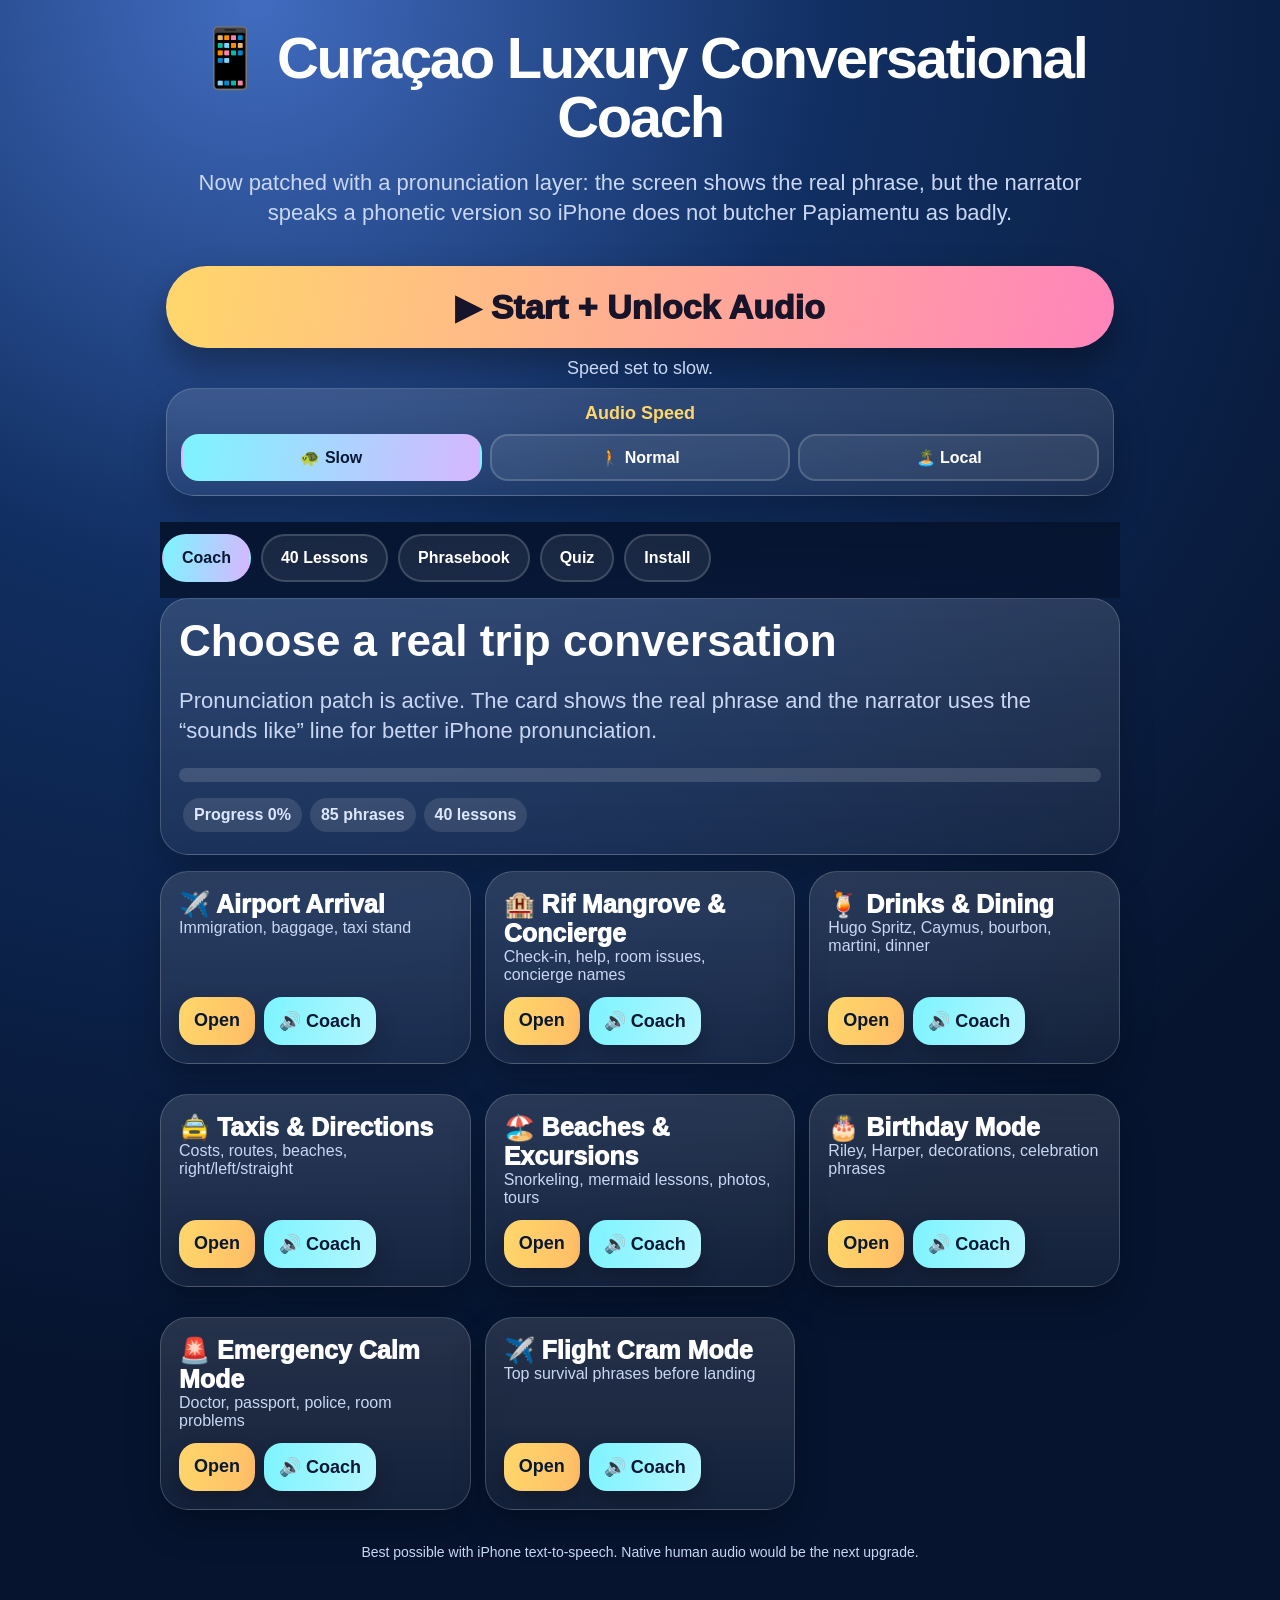
==== commit a5908128: "Improve Papiamentu pronunciation with phonetic speech layer" ====
--- a/index.html
+++ b/index.html
@@ -1,71 +1,37 @@
-<!doctype html>
-<html lang="en">
-<head>
-<meta charset="utf-8" />
-<meta name="viewport" content="width=device-width, initial-scale=1, viewport-fit=cover" />
-<meta name="apple-mobile-web-app-capable" content="yes" />
-<meta name="apple-mobile-web-app-title" content="Curaçao Coach" />
-<meta name="theme-color" content="#06142f" />
-<title>📱 Curaçao Luxury Conversational Coach</title>
-<style>
-:root{--bg:#06142f;--card:#142e59;--card2:#203f73;--text:#fff;--muted:#c9d7f4;--gold:#ffd76b;--pink:#ff84bb;--aqua:#7df4ff;--green:#7ff0a4;--red:#ff8f8f}*{box-sizing:border-box}html,body{margin:0;min-height:100%;font-family:-apple-system,BlinkMacSystemFont,"Segoe UI",Roboto,Helvetica,Arial,sans-serif;background:radial-gradient(circle at 20% 0%,#416cc0 0,#112f62 30%,#06142f 72%);color:var(--text)}body{padding:env(safe-area-inset-top) 14px calc(24px + env(safe-area-inset-bottom))}.app{max-width:960px;margin:auto}.hero{text-align:center;padding:20px 6px 10px}.hero h1{font-size:clamp(31px,8vw,58px);line-height:1.02;margin:8px 0 8px;letter-spacing:-.04em}.hero p{font-size:clamp(16px,4.2vw,22px);color:var(--muted);line-height:1.35;margin:0 auto;max-width:760px}.unlock{width:100%;border:0;border-radius:999px;padding:21px 18px;margin:17px 0 10px;font-size:clamp(22px,6vw,34px);font-weight:950;color:#171329;background:linear-gradient(100deg,#ffd76b,#ff84bb);box-shadow:0 18px 34px rgba(0,0,0,.35)}.status{font-size:18px;text-align:center;color:var(--muted);min-height:30px}.speedBox{background:rgba(0,0,0,.18);border:1px solid rgba(255,255,255,.16);border-radius:24px;padding:14px;margin:12px 0 14px}.speedTitle{font-size:18px;font-weight:900;color:var(--gold);margin-bottom:10px}.seg{display:grid;grid-template-columns:1fr 1fr 1fr;gap:8px}.seg button{border:2px solid rgba(255,255,255,.16);border-radius:18px;padding:12px 7px;background:rgba(255,255,255,.08);color:#fff;font-size:16px;font-weight:900}.seg button.active{color:#071832;background:linear-gradient(100deg,#7df4ff,#d6b6ff);border-color:transparent}.tabs{display:flex;gap:10px;overflow:auto;padding:12px 2px 16px;position:sticky;top:0;background:linear-gradient(180deg,rgba(6,20,47,.98),rgba(6,20,47,.82));backdrop-filter:blur(10px);z-index:5}.tab{flex:0 0 auto;border:2px solid rgba(255,255,255,.22);background:rgba(255,255,255,.08);color:white;border-radius:999px;padding:13px 18px;font-size:17px;font-weight:850}.tab.active{color:#071832;background:linear-gradient(100deg,#7df4ff,#d6b6ff);border-color:transparent}.section{display:none}.section.active{display:block}.card{background:linear-gradient(180deg,rgba(255,255,255,.13),rgba(255,255,255,.06));border:1px solid rgba(255,255,255,.18);border-radius:28px;padding:20px;margin:0 0 16px;box-shadow:0 18px 34px rgba(0,0,0,.22)}.card h2{font-size:clamp(28px,7vw,44px);line-height:1.08;margin:0 0 10px}.card h3{font-size:24px;margin:0 0 8px;color:var(--gold)}.grid{display:grid;grid-template-columns:1fr;gap:14px}@media(min-width:720px){.grid{grid-template-columns:1fr 1fr}.scenario-grid{grid-template-columns:repeat(3,1fr)}}.phrase{background:rgba(0,0,0,.2);border:1px solid rgba(255,255,255,.14);border-radius:24px;padding:16px;margin:12px 0}.pap{font-size:29px;font-weight:950;line-height:1.12}.eng{font-size:20px;color:var(--muted);line-height:1.25;margin-top:6px}.note{font-size:16px;color:#e7eefc;margin-top:8px;line-height:1.35}.row{display:flex;gap:9px;flex-wrap:wrap;margin-top:13px}.btn{border:0;border-radius:18px;padding:13px 15px;font-size:18px;font-weight:900;color:#071832;background:linear-gradient(100deg,#ffd76b,#ffbd67);box-shadow:0 10px 20px rgba(0,0,0,.22)}.btn.secondary{background:linear-gradient(100deg,#7df4ff,#b5f6ff)}.btn.pink{background:linear-gradient(100deg,#ff84bb,#d6b6ff)}.btn.green{background:linear-gradient(100deg,#7ff0a4,#d3ffd8)}.scenario{min-height:160px;display:flex;flex-direction:column;justify-content:space-between}.scenario-title{font-size:25px;font-weight:950}.scenario small{color:var(--muted);font-size:16px;line-height:1.25}.search{width:100%;padding:18px;border-radius:22px;border:2px solid rgba(255,255,255,.18);background:rgba(0,0,0,.22);color:white;font-size:19px;margin:0 0 14px}.progress{height:14px;border-radius:999px;background:rgba(255,255,255,.14);overflow:hidden;margin:12px 0}.bar{height:100%;width:0;background:linear-gradient(90deg,#7df4ff,#ffd76b,#ff84bb);transition:width .3s}.quizChoices{display:grid;gap:10px}.choice{border:2px solid rgba(255,255,255,.16);border-radius:18px;background:rgba(255,255,255,.08);color:white;text-align:left;padding:15px;font-size:18px}.choice.correct{background:rgba(127,240,164,.3);border-color:#7ff0a4}.choice.wrong{background:rgba(255,143,143,.22);border-color:#ff8f8f}.footer{color:var(--muted);font-size:14px;text-align:center;padding:18px}.pill{display:inline-block;border-radius:999px;background:rgba(255,255,255,.11);padding:8px 11px;margin:4px;color:#dce7ff;font-weight:750}.big{font-size:22px;line-height:1.35}.warn{background:rgba(255,215,107,.12);border-color:rgba(255,215,107,.35)}.lessonLine{border-top:1px solid rgba(255,255,255,.12);padding:12px 0}.lessonLine:first-child{border-top:0}.tiny{font-size:14px;color:var(--muted)}
-</style>
-</head>
-<body>
-<main class="app">
-<section class="hero"><h1>📱 Curaçao Luxury Conversational Coach</h1><p>Tap once, unlock audio, then practice real Curaçao trip conversations slowly, normally, or at local speed.</p><button class="unlock" id="unlockBtn">▶ Start + Unlock Audio</button><div class="status" id="status">Audio status: not started.</div><div class="speedBox"><div class="speedTitle">Audio Speed</div><div class="seg"><button id="spSlow" class="active" onclick="setMode('slow')">🐢 Slow</button><button id="spNormal" onclick="setMode('normal')">🚶 Normal</button><button id="spLocal" onclick="setMode('local')">🏝️ Local</button></div></div></section>
-<nav class="tabs" id="tabs"></nav>
-<section id="coach" class="section active"></section><section id="lessons" class="section"></section><section id="phrasebook" class="section"></section><section id="quiz" class="section"></section><section id="install" class="section"></section>
-<div class="footer">GitHub Pages build. Open in Safari. Audio requires one tap first.</div>
-</main>
-<script>
-'use strict';
+<!doctype html><html lang="en"><head><meta charset="utf-8"><meta name="viewport" content="width=device-width,initial-scale=1,viewport-fit=cover"><meta name="apple-mobile-web-app-capable" content="yes"><meta name="theme-color" content="#06142f"><title>📱 Curaçao Luxury Conversational Coach</title><style>:root{--bg:#06142f;--muted:#c9d7f4;--gold:#ffd76b;--aqua:#7df4ff;--pink:#ff84bb;--green:#7ff0a4}*{box-sizing:border-box}body{margin:0;min-height:100vh;font-family:-apple-system,BlinkMacSystemFont,"Segoe UI",Roboto,Helvetica,Arial,sans-serif;background:radial-gradient(circle at 20% 0%,#416cc0 0,#112f62 30%,#06142f 72%);color:#fff;padding:env(safe-area-inset-top) 14px calc(24px + env(safe-area-inset-bottom))}.app{max-width:960px;margin:auto}.hero{text-align:center;padding:20px 6px 10px}.hero h1{font-size:clamp(31px,8vw,58px);line-height:1.02;margin:8px 0;letter-spacing:-.04em}.hero p,.big{font-size:clamp(17px,4.2vw,22px);color:var(--muted);line-height:1.35}.unlock{width:100%;border:0;border-radius:999px;padding:21px 18px;margin:16px 0 10px;font-size:clamp(22px,6vw,34px);font-weight:950;color:#171329;background:linear-gradient(100deg,#ffd76b,#ff84bb);box-shadow:0 18px 34px rgba(0,0,0,.35)}.status{text-align:center;min-height:30px;color:var(--muted);font-size:18px}.speedBox,.card{background:linear-gradient(180deg,rgba(255,255,255,.13),rgba(255,255,255,.06));border:1px solid rgba(255,255,255,.18);border-radius:28px;padding:18px;margin:0 0 16px;box-shadow:0 18px 34px rgba(0,0,0,.22)}.speedBox{padding:14px}.speedTitle{font-size:18px;font-weight:900;color:var(--gold);margin-bottom:10px}.seg{display:grid;grid-template-columns:1fr 1fr 1fr;gap:8px}.seg button,.tab,.choice{border:2px solid rgba(255,255,255,.16);border-radius:18px;padding:12px 7px;background:rgba(255,255,255,.08);color:#fff;font-size:16px;font-weight:900}.seg button.active,.tab.active{color:#071832;background:linear-gradient(100deg,#7df4ff,#d6b6ff);border-color:transparent}.tabs{display:flex;gap:10px;overflow:auto;padding:12px 2px 16px;position:sticky;top:0;background:linear-gradient(180deg,rgba(6,20,47,.98),rgba(6,20,47,.82));backdrop-filter:blur(10px);z-index:5}.tab{flex:0 0 auto;padding:13px 18px;border-radius:999px}.section{display:none}.section.active{display:block}.card h2{font-size:clamp(28px,7vw,44px);line-height:1.08;margin:0 0 10px}.card h3{font-size:24px;margin:0 0 8px;color:var(--gold)}.grid{display:grid;gap:14px}@media(min-width:720px){.grid{grid-template-columns:1fr 1fr}.scenario-grid{grid-template-columns:repeat(3,1fr)}}.phrase{background:rgba(0,0,0,.2);border:1px solid rgba(255,255,255,.14);border-radius:24px;padding:16px;margin:12px 0}.pap{font-size:29px;font-weight:950;line-height:1.12}.eng{font-size:20px;color:var(--muted);line-height:1.25;margin-top:6px}.sound{font-size:18px;color:var(--gold);line-height:1.25;margin-top:8px}.note{font-size:16px;color:#e7eefc;margin-top:8px;line-height:1.35}.row{display:flex;gap:9px;flex-wrap:wrap;margin-top:13px}.btn{border:0;border-radius:18px;padding:13px 15px;font-size:18px;font-weight:900;color:#071832;background:linear-gradient(100deg,#ffd76b,#ffbd67);box-shadow:0 10px 20px rgba(0,0,0,.22)}.btn.secondary{background:linear-gradient(100deg,#7df4ff,#b5f6ff)}.btn.pink{background:linear-gradient(100deg,#ff84bb,#d6b6ff)}.btn.green{background:linear-gradient(100deg,#7ff0a4,#d3ffd8)}.scenario{min-height:160px;display:flex;flex-direction:column;justify-content:space-between}.scenario-title{font-size:25px;font-weight:950}.scenario small{color:var(--muted);font-size:16px}.search{width:100%;padding:18px;border-radius:22px;border:2px solid rgba(255,255,255,.18);background:rgba(0,0,0,.22);color:white;font-size:19px;margin:0 0 14px}.progress{height:14px;border-radius:999px;background:rgba(255,255,255,.14);overflow:hidden;margin:12px 0}.bar{height:100%;background:linear-gradient(90deg,#7df4ff,#ffd76b,#ff84bb)}.quizChoices{display:grid;gap:10px}.choice{text-align:left;padding:15px;font-size:18px}.choice.correct{background:rgba(127,240,164,.3);border-color:#7ff0a4}.choice.wrong{background:rgba(255,143,143,.22);border-color:#ff8f8f}.footer{color:var(--muted);font-size:14px;text-align:center;padding:18px}.pill{display:inline-block;border-radius:999px;background:rgba(255,255,255,.11);padding:8px 11px;margin:4px;color:#dce7ff;font-weight:750}.lessonLine{border-top:1px solid rgba(255,255,255,.12);padding:12px 0}.lessonLine:first-child{border-top:0}.warn{background:rgba(255,215,107,.12);border-color:rgba(255,215,107,.35)}</style></head><body><main class="app"><section class="hero"><h1>📱 Curaçao Luxury Conversational Coach</h1><p>Now patched with a pronunciation layer: the screen shows the real phrase, but the narrator speaks a phonetic version so iPhone does not butcher Papiamentu as badly.</p><button class="unlock" id="unlockBtn">▶ Start + Unlock Audio</button><div class="status" id="status">Audio status: not started.</div><div class="speedBox"><div class="speedTitle">Audio Speed</div><div class="seg"><button id="spSlow" class="active" onclick="setMode('slow')">🐢 Slow</button><button id="spNormal" onclick="setMode('normal')">🚶 Normal</button><button id="spLocal" onclick="setMode('local')">🏝️ Local</button></div></div></section><nav class="tabs" id="tabs"></nav><section id="coach" class="section active"></section><section id="lessons" class="section"></section><section id="phrasebook" class="section"></section><section id="quiz" class="section"></section><section id="install" class="section"></section><div class="footer">Best possible with iPhone text-to-speech. Native human audio would be the next upgrade.</div></main><script>'use strict';
 const tabs=[['coach','Coach'],['lessons','40 Lessons'],['phrasebook','Phrasebook'],['quiz','Quiz'],['install','Install']];
 const phrases=[
-{cat:'Start Here',pap:'Bon dia.',eng:'Good morning.',note:'Use this everywhere in the morning.'},{cat:'Start Here',pap:'Bon tardi.',eng:'Good afternoon.'},{cat:'Start Here',pap:'Bon nochi.',eng:'Good evening.'},{cat:'Start Here',pap:'Kon ta bai?',eng:'How are you?',note:'Friendly greeting.'},{cat:'Start Here',pap:'Mi ta bon.',eng:'I am good.',note:'Simple response.'},{cat:'Polite',pap:'Por fabor.',eng:'Please.'},{cat:'Polite',pap:'Danki.',eng:'Thank you.'},{cat:'Polite',pap:'Di nada.',eng:"You're welcome."},{cat:'Polite',pap:'Mi no ta komprendé.',eng:"I don't understand."},{cat:'Polite',pap:'Bo por ripití?',eng:'Can you repeat?'},
-{cat:'Airport',pap:'Mi tin un reservashon.',eng:'I have a reservation.'},{cat:'Airport',pap:'Unda ta e salida?',eng:'Where is the exit?'},{cat:'Airport',pap:'Mi maleta a pèrdè.',eng:'My suitcase is lost.'},{cat:'Airport',pap:'Mi ta buska un taxi.',eng:"I'm looking for a taxi."},
-{cat:'Taxi',pap:'Kuantu e ta kustá?',eng:'How much does it cost?'},{cat:'Taxi',pap:'Llevami na hotel.',eng:'Take me to the hotel.'},{cat:'Taxi',pap:'Mi ke bai Playa Kenepa.',eng:'I want to go to Kenepa Beach.'},{cat:'Taxi',pap:'Direito.',eng:'Straight.'},{cat:'Taxi',pap:'Na man drechi.',eng:'Right.'},{cat:'Taxi',pap:'Na man robes.',eng:'Left.'},
-{cat:'Hotel',pap:'Mi nomber ta Rayna.',eng:'My name is Rayna.'},{cat:'Hotel',pap:'Mi ke un kamber ku dos kama.',eng:'I want a room with two beds.'},{cat:'Hotel',pap:'Mi a papia ku Stephanie di e Concierge team.',eng:'I spoke with Stephanie from the Concierge team.'},{cat:'Hotel',pap:'Mi a papia ku Tai Rock tambe.',eng:'I also spoke with Tai Rock.'},{cat:'Hotel',pap:'Bo por yuda mi?',eng:'Can you help me?'},{cat:'Hotel',pap:'Mi tin un problema.',eng:'I have a problem.'},{cat:'Hotel',pap:'Mi no ta haña e lugá.',eng:"I can't find the place."},
-{cat:'Restaurant',pap:'Mi ke pidi...',eng:'I want to order...'},{cat:'Restaurant',pap:'Menu, por fabor.',eng:'Menu, please.'},{cat:'Restaurant',pap:'Bon provecho.',eng:'Enjoy your meal.'},{cat:'Restaurant',pap:'Nos tin un reservashon.',eng:'We have a reservation.'},{cat:'Restaurant',pap:'Kiko bo ta rekomendá?',eng:'What do you recommend?'},{cat:'Restaurant',pap:'La cuenta, por fabor.',eng:'The bill, please.'},
-{cat:'Drinks',pap:'Mi ke un Hugo Spritz ku hopi mint.',eng:'I would like a Hugo Spritz with lots of mint.'},{cat:'Drinks',pap:'Mi ke un French 79, por fabor.',eng:'I would like a French 79, please.'},{cat:'Drinks',pap:'Bo tin Caymus?',eng:'Do you have Caymus?'},{cat:'Drinks',pap:'Bo tin Woodford Double Oaked?',eng:'Do you have Woodford Double Oaked?'},{cat:'Drinks',pap:'Mi ke un martini di Tito’s, straight up, sin vermouth, sin jugo di olivo, ku olivo yená ku keshi bleu.',eng:"I want a Tito's martini, straight up, no vermouth, no olive juice, with blue-cheese stuffed olives."},
-{cat:'Beach',pap:'Silla di playa.',eng:'Beach chair.'},{cat:'Beach',pap:'Sombré.',eng:'Umbrella.'},{cat:'Beach',pap:'Snorkel.',eng:'Snorkel.'},{cat:'Beach',pap:'Nos tin un les di snorkel na Playa Piskado.',eng:'We have a snorkeling lesson at Playa Piskado.'},{cat:'Beach',pap:'Nos tin les di mermaid na dies or di mainta.',eng:'We have mermaid lessons at 10 in the morning.'},{cat:'Beach',pap:'Sol ta fuerte.',eng:'The sun is strong.'},{cat:'Beach',pap:'Mi a kema ku sol.',eng:'I got sunburned.'},
-{cat:'Tours',pap:'Tour di barku.',eng:'Boat tour.'},{cat:'Tours',pap:'Mi ke reservá.',eng:'I want to book.'},{cat:'Tours',pap:'Nos ta tuma potret di famia na Director’s Beach.',eng:"We are taking family photos at Director's Beach."},{cat:'Tours',pap:'Nos ke mira muralnan lokal.',eng:'We want to see local murals.'},
-{cat:'Car Rental',pap:'Hür auto.',eng:'Rent a car.'},{cat:'Car Rental',pap:'Bo tin algu mas bunita?',eng:'Do you have anything nicer?'},{cat:'Car Rental',pap:'Bo tin algu mas grandi?',eng:'Do you have anything bigger?'},{cat:'Car Rental',pap:'Unda ta e gasolinera mas serka?',eng:'Where is the nearest gas station?'},
-{cat:'Birthday',pap:'Nos ta selebrá cumpleaño di mi yiu Riley ku ta bira 11.',eng:"We are celebrating my daughter Riley's 11th birthday."},{cat:'Birthday',pap:'Nos ta selebrá cumpleaño di mi sobrina Harper ku ta bira 10.',eng:"We are celebrating my niece Harper's 10th birthday."},{cat:'Birthday',pap:'Felis cumpleaño, Ry Ry.',eng:'Happy birthday, Ry Ry.'},{cat:'Birthday',pap:'E ta bira diesun aña.',eng:'She is turning eleven.'},{cat:'Birthday',pap:'Nos ke dekorashon den kamber.',eng:'We want decorations in the room.'},
-{cat:'Social',pap:'Mi nomber ta...',eng:'My name is...'},{cat:'Social',pap:'Mi ta kontentu di konektá ku bo.',eng:'Nice to meet you.'},{cat:'Social',pap:'Mi ta pasa un bon tempu.',eng:"I'm having a good time."},{cat:'Social',pap:'Bo ta bunita.',eng:'You look beautiful.'},{cat:'Social',pap:'Bo ta gusta Kòrsou?',eng:'Do you like Curaçao?'},
-{cat:'Emergency',pap:'Mi tin dolor.',eng:'I have pain.'},{cat:'Emergency',pap:'Mi mester un dòkter.',eng:'I need a doctor.'},{cat:'Emergency',pap:'Mi a pèrdè mi pasaporte.',eng:'I lost my passport.'},{cat:'Emergency',pap:'Mi ke reportá un robo.',eng:'I want to report a theft.'},{cat:'Emergency',pap:'Mi kamber no tin awa.',eng:'My room has no water.'},{cat:'Emergency',pap:'Mi ta atrasá.',eng:"I'm running late."},{cat:'Emergency',pap:'Yama ambulans, por fabor.',eng:'Call an ambulance, please.'},
-{cat:'Dutch',pap:'Goedemorgen.',eng:'Good morning.'},{cat:'Dutch',pap:'Dank u.',eng:'Thank you.'},{cat:'Dutch',pap:'Alstublieft.',eng:'Please.'},{cat:'Dutch',pap:'Waar is de uitgang?',eng:'Where is the exit?'},{cat:'Dutch',pap:'Reservering.',eng:'Reservation.'},{cat:'Dutch',pap:'Waar is het restaurant?',eng:'Where is the restaurant?'},{cat:'Dutch',pap:'Bel de politie.',eng:'Call the police.'},{cat:'Dutch',pap:'Ik ben gewond.',eng:'I am injured.'},
-{cat:'Spanish',pap:'Buenos días.',eng:'Good morning.'},{cat:'Spanish',pap:'Por favor.',eng:'Please.'},{cat:'Spanish',pap:'Gracias.',eng:'Thank you.'},{cat:'Spanish',pap:'¿Dónde está...?',eng:'Where is...?'},{cat:'Spanish',pap:'¿Qué recomienda?',eng:'What do you recommend?'},{cat:'Spanish',pap:'¡Ayuda!',eng:'Help!'},{cat:'Spanish',pap:'Llama a una ambulancia.',eng:'Call an ambulance.'}
-];
+{cat:'Start Here',pap:'Bon dia.',eng:'Good morning.',sound:'bone DEE-ah'},{cat:'Start Here',pap:'Bon tardi.',eng:'Good afternoon.',sound:'bone TAR-dee'},{cat:'Start Here',pap:'Bon nochi.',eng:'Good evening.',sound:'bone NO-chee'},{cat:'Start Here',pap:'Kon ta bai?',eng:'How are you?',sound:'kohn tah BYE'},{cat:'Start Here',pap:'Mi ta bon.',eng:'I am good.',sound:'mee tah bone'},{cat:'Polite',pap:'Por fabor.',eng:'Please.',sound:'por fah-BOR'},{cat:'Polite',pap:'Danki.',eng:'Thank you.',sound:'DAHN-kee'},{cat:'Polite',pap:'Di nada.',eng:"You're welcome.",sound:'dee NAH-dah'},{cat:'Polite',pap:'Mi no ta komprendé.',eng:"I don't understand.",sound:'mee noh tah kom-pren-DAY'},{cat:'Polite',pap:'Bo por ripití?',eng:'Can you repeat?',sound:'boh por ree-pee-TEE'},
+{cat:'Airport',pap:'Mi tin un reservashon.',eng:'I have a reservation.',sound:'mee tin oon reh-ser-vah-SHOWN'},{cat:'Airport',pap:'Unda ta e salida?',eng:'Where is the exit?',sound:'OON-dah tah eh sah-LEE-dah'},{cat:'Airport',pap:'Mi maleta a pèrdè.',eng:'My suitcase is lost.',sound:'mee mah-LEH-tah ah PER-deh'},{cat:'Airport',pap:'Mi ta buska un taxi.',eng:"I'm looking for a taxi.",sound:'mee tah BOOS-kah oon taxi'},
+{cat:'Taxi',pap:'Kuantu e ta kustá?',eng:'How much does it cost?',sound:'KWAN-too eh tah koos-TAH'},{cat:'Taxi',pap:'Llevami na hotel.',eng:'Take me to the hotel.',sound:'yeh-VAH-mee nah hotel'},{cat:'Taxi',pap:'Mi ke bai Playa Kenepa.',eng:'I want to go to Kenepa Beach.',sound:'mee keh BYE PLY-ah keh-NEH-pah'},{cat:'Taxi',pap:'Direito.',eng:'Straight.',sound:'dee-RAY-toh'},{cat:'Taxi',pap:'Na man drechi.',eng:'Right.',sound:'nah mahn DREH-chee'},{cat:'Taxi',pap:'Na man robes.',eng:'Left.',sound:'nah mahn ROH-bess'},
+{cat:'Hotel',pap:'Mi nomber ta Rayna.',eng:'My name is Rayna.',sound:'mee NOM-ber tah Rayna'},{cat:'Hotel',pap:'Mi ke un kamber ku dos kama.',eng:'I want a room with two beds.',sound:'mee keh oon KAM-ber koo dose KAH-mah'},{cat:'Hotel',pap:'Mi a papia ku Stephanie di e Concierge team.',eng:'I spoke with Stephanie from the Concierge team.',sound:'mee ah PAH-pyah koo Stephanie dee eh concierge team'},{cat:'Hotel',pap:'Mi a papia ku Tai Rock tambe.',eng:'I also spoke with Tai Rock.',sound:'mee ah PAH-pyah koo Tai Rock tahm-BAY'},{cat:'Hotel',pap:'Bo por yuda mi?',eng:'Can you help me?',sound:'boh por YOO-dah mee'},{cat:'Hotel',pap:'Mi tin un problema.',eng:'I have a problem.',sound:'mee tin oon pro-BLAY-mah'},{cat:'Hotel',pap:'Mi no ta haña e lugá.',eng:"I can't find the place.",sound:'mee noh tah HAH-nyah eh loo-GAH'},
+{cat:'Restaurant',pap:'Mi ke pidi...',eng:'I want to order...',sound:'mee keh PEE-dee'},{cat:'Restaurant',pap:'Menu, por fabor.',eng:'Menu, please.',sound:'meh-NOO, por fah-BOR'},{cat:'Restaurant',pap:'Bon provecho.',eng:'Enjoy your meal.',sound:'bone proh-VAY-choh'},{cat:'Restaurant',pap:'Nos tin un reservashon.',eng:'We have a reservation.',sound:'nohs tin oon reh-ser-vah-SHOWN'},{cat:'Restaurant',pap:'Kiko bo ta rekomendá?',eng:'What do you recommend?',sound:'KEE-koh boh tah reh-koh-men-DAH'},{cat:'Restaurant',pap:'La cuenta, por fabor.',eng:'The bill, please.',sound:'lah KWEN-tah, por fah-BOR'},
+{cat:'Drinks',pap:'Mi ke un Hugo Spritz ku hopi mint.',eng:'I would like a Hugo Spritz with lots of mint.',sound:'mee keh oon HOO-go spritz koo HOH-pee mint'},{cat:'Drinks',pap:'Mi ke un French 79, por fabor.',eng:'I would like a French 79, please.',sound:'mee keh oon French seventy-nine, por fah-BOR'},{cat:'Drinks',pap:'Bo tin Caymus?',eng:'Do you have Caymus?',sound:'boh tin KAY-mus'},{cat:'Drinks',pap:'Bo tin Woodford Double Oaked?',eng:'Do you have Woodford Double Oaked?',sound:'boh tin Woodford Double Oaked'},{cat:'Drinks',pap:'Mi ke un martini di Tito’s, straight up, sin vermouth, sin jugo di olivo, ku olivo yená ku keshi bleu.',eng:"I want a Tito's martini, straight up, no vermouth, no olive juice, with blue-cheese stuffed olives.",sound:'mee keh oon martini dee Tito’s, straight up, sin vermouth, sin HOO-go dee oh-LEE-voh, koo oh-LEE-voh yeh-NAH koo KAY-shee bleu'},
+{cat:'Beach',pap:'Silla di playa.',eng:'Beach chair.',sound:'SEE-yah dee PLY-ah'},{cat:'Beach',pap:'Sombré.',eng:'Umbrella.',sound:'som-BRAY'},{cat:'Beach',pap:'Snorkel.',eng:'Snorkel.',sound:'snorkel'},{cat:'Beach',pap:'Nos tin un les di snorkel na Playa Piskado.',eng:'We have a snorkeling lesson at Playa Piskado.',sound:'nohs tin oon less dee snorkel nah PLY-ah pees-KAH-doh'},{cat:'Beach',pap:'Nos tin les di mermaid na dies or di mainta.',eng:'We have mermaid lessons at 10 in the morning.',sound:'nohs tin less dee mermaid nah dees or dee MYN-tah'},{cat:'Beach',pap:'Sol ta fuerte.',eng:'The sun is strong.',sound:'sole tah FWER-teh'},{cat:'Beach',pap:'Mi a kema ku sol.',eng:'I got sunburned.',sound:'mee ah KAY-mah koo sole'},
+{cat:'Tours',pap:'Tour di barku.',eng:'Boat tour.',sound:'tour dee BAR-koo'},{cat:'Tours',pap:'Mi ke reservá.',eng:'I want to book.',sound:'mee keh reh-ser-VAH'},{cat:'Tours',pap:'Nos ta tuma potret di famia na Director’s Beach.',eng:"We are taking family photos at Director's Beach.",sound:'nohs tah TOO-mah poh-TRET dee FAH-myah nah Director’s Beach'},{cat:'Tours',pap:'Nos ke mira muralnan lokal.',eng:'We want to see local murals.',sound:'nohs keh MEE-rah moo-RAL-nan loh-KAL'},
+{cat:'Car Rental',pap:'Hür auto.',eng:'Rent a car.',sound:'huur OW-toh'},{cat:'Car Rental',pap:'Bo tin algu mas bunita?',eng:'Do you have anything nicer?',sound:'boh tin AL-goo mahs boo-NEE-tah'},{cat:'Car Rental',pap:'Bo tin algu mas grandi?',eng:'Do you have anything bigger?',sound:'boh tin AL-goo mahs GRAHN-dee'},{cat:'Car Rental',pap:'Unda ta e gasolinera mas serka?',eng:'Where is the nearest gas station?',sound:'OON-dah tah eh gah-soh-lee-NEH-rah mahs SER-kah'},
+{cat:'Birthday',pap:'Nos ta selebrá cumpleaño di mi yiu Riley ku ta bira 11.',eng:"We are celebrating my daughter Riley's 11th birthday.",sound:'nohs tah seh-leh-BRAH koom-play-AH-nyoh dee mee yoo Riley koo tah BEE-rah eleven'},{cat:'Birthday',pap:'Nos ta selebrá cumpleaño di mi sobrina Harper ku ta bira 10.',eng:"We are celebrating my niece Harper's 10th birthday.",sound:'nohs tah seh-leh-BRAH koom-play-AH-nyoh dee mee soh-BREE-nah Harper koo tah BEE-rah ten'},{cat:'Birthday',pap:'Felis cumpleaño, Ry Ry.',eng:'Happy birthday, Ry Ry.',sound:'feh-LEES koom-play-AH-nyoh, Ry Ry'},{cat:'Birthday',pap:'E ta bira diesun aña.',eng:'She is turning eleven.',sound:'eh tah BEE-rah dees-OON AH-nyah'},{cat:'Birthday',pap:'Nos ke dekorashon den kamber.',eng:'We want decorations in the room.',sound:'nohs keh deh-koh-rah-SHOWN den KAM-ber'},
+{cat:'Social',pap:'Mi nomber ta...',eng:'My name is...',sound:'mee NOM-ber tah'},{cat:'Social',pap:'Mi ta kontentu di konektá ku bo.',eng:'Nice to meet you.',sound:'mee tah kon-TEN-too dee koh-nek-TAH koo boh'},{cat:'Social',pap:'Mi ta pasa un bon tempu.',eng:"I'm having a good time.",sound:'mee tah PAH-sah oon bone TEM-poo'},{cat:'Social',pap:'Bo ta bunita.',eng:'You look beautiful.',sound:'boh tah boo-NEE-tah'},{cat:'Social',pap:'Bo ta gusta Kòrsou?',eng:'Do you like Curaçao?',sound:'boh tah GOO-stah KOR-sow'},
+{cat:'Emergency',pap:'Mi tin dolor.',eng:'I have pain.',sound:'mee tin doh-LOR'},{cat:'Emergency',pap:'Mi mester un dòkter.',eng:'I need a doctor.',sound:'mee MES-ter oon DOK-ter'},{cat:'Emergency',pap:'Mi a pèrdè mi pasaporte.',eng:'I lost my passport.',sound:'mee ah PER-deh mee pah-sah-POR-teh'},{cat:'Emergency',pap:'Mi ke reportá un robo.',eng:'I want to report a theft.',sound:'mee keh reh-por-TAH oon ROH-boh'},{cat:'Emergency',pap:'Mi kamber no tin awa.',eng:'My room has no water.',sound:'mee KAM-ber noh tin AH-wah'},{cat:'Emergency',pap:'Mi ta atrasá.',eng:"I'm running late.",sound:'mee tah ah-trah-SAH'},{cat:'Emergency',pap:'Yama ambulans, por fabor.',eng:'Call an ambulance, please.',sound:'YAH-mah am-boo-LANS, por fah-BOR'},
+{cat:'Dutch',pap:'Goedemorgen.',eng:'Good morning.',sound:'KHOO-duh-mor-khun'},{cat:'Dutch',pap:'Dank u.',eng:'Thank you.',sound:'dahnk oo'},{cat:'Dutch',pap:'Alstublieft.',eng:'Please.',sound:'ahl-stoo-BLEEFT'},{cat:'Dutch',pap:'Waar is de uitgang?',eng:'Where is the exit?',sound:'vahr is duh OWTE-gahng'},{cat:'Dutch',pap:'Reservering.',eng:'Reservation.',sound:'reh-zer-VAY-ring'},{cat:'Dutch',pap:'Waar is het restaurant?',eng:'Where is the restaurant?',sound:'vahr is het restaurant'},{cat:'Dutch',pap:'Bel de politie.',eng:'Call the police.',sound:'bel duh po-LEE-tsee'},{cat:'Dutch',pap:'Ik ben gewond.',eng:'I am injured.',sound:'ik ben geh-VOND'},
+{cat:'Spanish',pap:'Buenos días.',eng:'Good morning.',sound:'BWEH-nos DEE-ahs'},{cat:'Spanish',pap:'Por favor.',eng:'Please.',sound:'por fah-VOR'},{cat:'Spanish',pap:'Gracias.',eng:'Thank you.',sound:'GRAH-syahs'},{cat:'Spanish',pap:'¿Dónde está...?',eng:'Where is...?',sound:'DON-deh ess-TAH'},{cat:'Spanish',pap:'¿Qué recomienda?',eng:'What do you recommend?',sound:'keh reh-koh-MYEN-dah'},{cat:'Spanish',pap:'¡Ayuda!',eng:'Help!',sound:'ah-YOO-dah'},{cat:'Spanish',pap:'Llama a una ambulancia.',eng:'Call an ambulance.',sound:'YAH-mah ah OO-nah am-boo-LAN-syah'}];
 const lessons=[['Greetings & First Contact',['Bon dia.','Bon tardi.','Bon nochi.','Kon ta bai?','Mi ta bon.']],['Politeness & Survival',['Por fabor.','Danki.','Di nada.','Mi no ta komprendé.','Bo por ripití?']],['Numbers & Travel Words',['Un. Dos. Tres. Kuater. Sinku.','Aeropuerto. Taxi. Playa. Hotel. Mapa.']],['Airport Arrival',['Mi tin un reservashon.','Unda ta e salida?','Mi maleta a pèrdè.','Mi ta buska un taxi.']],['Taxi & Directions',['Kuantu e ta kustá?','Llevami na hotel.','Mi ke bai Playa Kenepa.','Direito. Na man drechi. Na man robes.']],['Basic Dutch',['Goedemorgen.','Dank u.','Alstublieft.','Waar is de uitgang?']],['Basic Spanish',['Buenos días.','Por favor.','Gracias.','La cuenta.','¿Dónde está?']],['Review 1',['Bon dia.','Por fabor.','Mi tin un reservashon.','Kuantu e ta kustá?']],['Hotel Check-In',['Mi nomber ta.','Mi ke un kamber ku dos kama.','Mi a papia ku Stephanie di e Concierge team.','Mi a papia ku Tai Rock tambe.']],['Asking for Help',['Bo por yuda mi?','Mi tin un problema.','Mi no ta haña e lugá.']],['Ordering Food',['Mi ke pidi.','Menu, por fabor.']],['Drinks',['Koffie. Te. Jus di fruta.','Mi ke un martini di Tito’s, straight up, sin vermouth, sin jugo di olivo, ku olivo yená ku keshi bleu.']],['Dutch Restaurants',['Kamer. Reservering. Ontbijt.','Waar is het restaurant?']],['Spanish Restaurants',['El menú. La cuenta. Agua.','¿Qué recomienda?']],['Directions',['Unda ta?','Serka. Leu. Direito. Na man drechi. Na man robes.']],['Simulation',['Bo tin pasaporte?','Unda bo ke bai?']],['Local Foods',['Keshi yena.','Stoba.','Pastechi.']],['Allergies',['Mi tin alergia.','No por kome.']],['Shopping',['Mi ke mira e otro.','Mi ta gusta esaki.']],['Bargaining',['Por baha un tiki?']],['Beaches',['Silla di playa.','Sombré.','Snorkel.','Nos tin un les di snorkel na Playa Piskado.']],['Tours',['Tour di barku.','Mi ke reservá.']],['Transportation',['Hür auto.','Parada di bus.','Bo tin algu mas bunita?','Bo tin algu mas grandi?','Unda ta e gasolinera mas serka?']],['Review 2',['Keshi yena.','Sombré.','Tour di barku.']],['Meeting People',['Mi nomber ta.','Mi ta kontentu di konektá ku bo.','Nos ta selebrá cumpleaño di mi yiu Riley ku ta bira 11.','Nos ta selebrá cumpleaño di mi sobrina Harper ku ta bira 10.']],['Talking About Yourself',['Mi ta traha komo.','Mi gusta.']],['Etiquette',['Bon provecho.','Permiso.']],['Compliments',['Bo ta bunita.','Mi ta pasa un bon tempu.']],['Dutch Social',['Hoe gaat het?','Gezellig.']],['Spanish Social',['¿Cómo estás?','Mucho gusto.']],['Fast Speech',['Kontabai.','Undabobai.']],['Social Simulation',['Bo ta gusta Kòrsou?']],['Medical',['Mi tin dolor.','Mi mester un dòkter.']],['Safety',['Mi a pèrdè mi pasaporte.','Mi ke reportá un robo.']],['Problems',['Mi kamber no tin awa.','Mi ta atrasá.']],['Weather',['Sol ta fuerte.','Mi a kema ku sol.']],['Dutch Emergencies',['Bel de politie.','Ik ben gewond.']],['Spanish Emergencies',['¡Ayuda!','Llama a una ambulancia.']],['Full Simulation',['Mi a papia ku Stephanie di e Concierge team.','Mi a papia ku Tai Rock tambe.','Mi ke un martini di Tito’s, straight up, sin vermouth, sin jugo di olivo, ku olivo yená ku keshi bleu.']],['Final Mastery',['Bo por yuda mi.','Mi ta pasa un bon tempu.','Mi mester un dòkter.','Felicidades! Bo ta kla pa papia ku konfiansa na Kòrsou.']]];
 const scenarios=[{t:'✈️ Airport Arrival',d:'Immigration, baggage, taxi stand',cats:['Airport','Polite','Taxi']},{t:'🏨 Rif Mangrove & Concierge',d:'Check-in, help, room issues, concierge names',cats:['Hotel','Polite','Emergency']},{t:'🍹 Drinks & Dining',d:'Hugo Spritz, Caymus, bourbon, martini, dinner',cats:['Restaurant','Drinks','Polite']},{t:'🚖 Taxis & Directions',d:'Costs, routes, beaches, right/left/straight',cats:['Taxi','Car Rental']},{t:'🏖️ Beaches & Excursions',d:'Snorkeling, mermaid lessons, photos, tours',cats:['Beach','Tours']},{t:'🎂 Birthday Mode',d:'Riley, Harper, decorations, celebration phrases',cats:['Birthday','Social']},{t:'🚨 Emergency Calm Mode',d:'Doctor, passport, police, room problems',cats:['Emergency','Dutch','Spanish']},{t:'✈️ Flight Cram Mode',d:'Top survival phrases before landing',cats:['Start Here','Airport','Taxi','Hotel','Restaurant','Emergency']}];
-let mode=localStorage.getItem('curacaoMode')||'slow', currentQuiz=null, score=0, done=Number(localStorage.getItem('curacaoDone')||0);
-function byId(id){return document.getElementById(id)}
-function setMode(m){mode=m;localStorage.setItem('curacaoMode',m);['slow','normal','local'].forEach(x=>byId('sp'+cap(x)).classList.toggle('active',x===m));byId('status').textContent='Speed set to '+m+'.'}
-function cap(s){return s.charAt(0).toUpperCase()+s.slice(1)}
+let mode=localStorage.getItem('curacaoMode')||'slow',currentQuiz=null,score=0,done=Number(localStorage.getItem('curacaoDone')||0);function byId(id){return document.getElementById(id)}function cap(s){return s.charAt(0).toUpperCase()+s.slice(1)}function setMode(m){mode=m;localStorage.setItem('curacaoMode',m);['slow','normal','local'].forEach(x=>byId('sp'+cap(x)).classList.toggle('active',x===m));byId('status').textContent='Speed set to '+m+'.'}
+function findPhrase(t){let s=String(t).trim().replace(/\.$/,'');return phrases.find(p=>p.pap.replace(/\.$/,'')===s)||phrases.find(p=>s.includes(p.pap.replace(/\.$/,'')))}function phoneticText(t){let out=String(t);phrases.forEach(p=>{out=out.split(p.pap).join(p.sound)});out=out.replace(/Kòrsou/g,'KOR-sow').replace(/Curaçao/g,'KOR-sow').replace(/cumpleaño/g,'koom-play-AH-nyoh').replace(/reservashon/g,'reh-ser-vah-SHOWN').replace(/Papiamentu/g,'pah-pyah-MEN-too');return out}
 function voice(){const vs=speechSynthesis.getVoices();return vs.find(v=>/Samantha|Ava|Allison|Susan|Victoria|Karen|Moira|Tessa|Zoe|Nicky|Aria/i.test(v.name))||vs.find(v=>/en-US|en_US|English/i.test(v.lang))||vs[0]}
-function speakRaw(text,rate=0.55,onend){if(!('speechSynthesis'in window)){byId('status').textContent='This browser does not support speech.';return}const u=new SpeechSynthesisUtterance(String(text).replace(/\s+/g,' '));u.rate=rate;u.pitch=1;u.volume=1;const v=voice();if(v)u.voice=v;u.onstart=()=>byId('status').textContent='Playing audio…';u.onend=()=>{byId('status').textContent='Audio ready.'; if(onend)onend()};u.onerror=()=>byId('status').textContent='Audio blocked. Tap Start + Unlock Audio again.';speechSynthesis.speak(u)}
-function pause(ms){return new Promise(r=>setTimeout(r,ms))}
-async function playSequence(parts){speechSynthesis.cancel();for(const p of parts){if(p.wait){await pause(p.wait);continue}await new Promise(res=>speakRaw(p.text,p.rate,res))}}
-function coachParts(p){if(mode==='local')return[{text:p.pap,rate:.95}]; if(mode==='normal')return[{text:p.pap,rate:.74},{wait:550},{text:p.eng,rate:.78}]; return[{text:p.pap,rate:.52},{wait:1200},{text:p.pap,rate:.52},{wait:1200},{text:p.eng,rate:.64},{wait:900},{text:'Now you repeat.',rate:.6}]}
-function speakPhrase(p){playSequence(coachParts(p))}
-function speakText(t){const r=mode==='slow'?.55:mode==='normal'?.75:.95;speakRaw(t,r)}
-function unlock(){speakRaw('Audio is unlocked. Slow mode is on. Bon dia. Welcome to your Curaçao conversational coach.',.55)}
-function phraseCard(p){return `<div class="phrase"><div class="pap">${p.pap}</div><div class="eng">${p.eng}</div>${p.note?`<div class="note">${p.note}</div>`:''}<div class="row"><button class="btn" onclick='speakPhrase(${JSON.stringify(p)})'>🔊 Coach</button><button class="btn secondary" onclick='speakRaw(${JSON.stringify(p.pap)},.52)'>🐢 Phrase Only</button><button class="btn pink" onclick='speakRaw(${JSON.stringify(p.pap+". "+p.eng)},.7)'>🎧 Meaning</button></div></div>`}
-function renderTabs(){byId('tabs').innerHTML=tabs.map(([id,label])=>`<button class="tab ${id==='coach'?'active':''}" onclick="show('${id}',this)">${label}</button>`).join('')}
-function show(id,el){document.querySelectorAll('.section').forEach(s=>s.classList.remove('active'));byId(id).classList.add('active');document.querySelectorAll('.tab').forEach(t=>t.classList.remove('active'));if(el)el.classList.add('active');if(id==='quiz')newQuiz()}
-function renderCoach(){byId('coach').innerHTML=`<div class="card"><h2>Choose a real trip conversation</h2><p class="big">Slow is the default. Coach mode repeats the phrase, pauses, gives the meaning, and prompts you to repeat.</p><div class="progress"><div class="bar" style="width:${Math.min(100,done)}%"></div></div><span class="pill">Progress ${done}%</span><span class="pill">${phrases.length} phrases</span><span class="pill">40 lessons</span></div><div class="grid scenario-grid">${scenarios.map((s,i)=>`<div class="card scenario"><div><div class="scenario-title">${s.t}</div><small>${s.d}</small></div><div class="row"><button class="btn" onclick="openScenario(${i})">Open</button><button class="btn secondary" onclick="playScenario(${i})">🔊 Coach</button></div></div>`).join('')}</div><div id="scenarioDetail"></div>`}
-function openScenario(i){const s=scenarios[i], list=phrases.filter(p=>s.cats.includes(p.cat));byId('scenarioDetail').innerHTML=`<div class="card"><h2>${s.t}</h2><p class="big">Tap Coach on each phrase. Slow mode repeats and pauses.</p>${list.map(phraseCard).join('')}</div>`;byId('scenarioDetail').scrollIntoView({behavior:'smooth',block:'start'})}
-function playScenario(i){const s=scenarios[i], list=phrases.filter(p=>s.cats.includes(p.cat)).slice(0,10);let parts=[{text:s.t+'. Listen, repeat, then say the English meaning.',rate:.58},{wait:800}];list.forEach(p=>parts.push(...coachParts(p),{wait:700}));playSequence(parts)}
-function renderLessons(){byId('lessons').innerHTML=`<div class="card"><h2>40 Lesson Course</h2><p class="big">Tap <b>Open lesson</b> to show the lesson phrases. Tap <b>Coach lesson</b> to play the guided session.</p></div><div class="grid">${lessons.map((l,i)=>`<div class="card"><h3>Lesson ${i+1}: ${l[0]}</h3><div class="note">${l[1].slice(0,3).join(' · ')}</div><div class="row"><button class="btn" onclick="openLesson(${i})">Open lesson</button><button class="btn secondary" onclick="playLesson(${i})">🔊 Coach lesson</button><button class="btn green" onclick="markDone()">✓ Done</button></div></div>`).join('')}</div><div id="lessonDetail"></div>`}
-function openLesson(i){const l=lessons[i];byId('lessonDetail').innerHTML=`<div class="card"><h2>Lesson ${i+1}: ${l[0]}</h2><p class="big">Use Coach for each line, or play the whole lesson.</p><div class="row"><button class="btn" onclick="playLesson(${i})">🔊 Play whole lesson</button><button class="btn secondary" onclick="show('lessons')">Back to lessons</button></div><div>${l[1].map((x,n)=>`<div class="lessonLine"><div class="pap">${x}</div><div class="tiny">Line ${n+1}</div><div class="row"><button class="btn" onclick='speakPhrase(${JSON.stringify({pap:x,eng:'Practice phrase'})})'>🔊 Coach</button><button class="btn secondary" onclick='speakRaw(${JSON.stringify(x)},.52)'>🐢 Slow phrase</button></div></div>`).join('')}</div></div>`;byId('lessonDetail').scrollIntoView({behavior:'smooth',block:'start'})}
-function playLesson(i){const l=lessons[i];let parts=[{text:'Lesson '+(i+1)+'. '+l[0]+'. Listen and repeat.',rate:.58},{wait:1000}];l[1].forEach(x=>parts.push({text:x,rate:mode==='local'?.95:mode==='normal'?.74:.52},{wait:mode==='slow'?1200:500},...(mode==='slow'?[{text:x,rate:.52},{wait:1200},{text:'Now you repeat.',rate:.58},{wait:1000}]:[])));playSequence(parts)}
-function renderPhrasebook(filter=''){const q=filter.toLowerCase(), list=phrases.filter(p=>(p.cat+p.pap+p.eng).toLowerCase().includes(q));byId('phrasebook').innerHTML=`<div class="card"><h2>Searchable Phrasebook</h2><input class="search" placeholder="Search taxi, drink, birthday, doctor…" oninput="renderPhrasebook(this.value)" value="${filter.replace(/"/g,'&quot;')}"><p class="big">${list.length} matching phrases.</p></div>${list.map(phraseCard).join('')}`}
-function markDone(){done=Math.min(100,done+3);localStorage.setItem('curacaoDone',done);renderCoach();byId('status').textContent='Progress saved.'}
-function newQuiz(){const p=phrases[Math.floor(Math.random()*phrases.length)], wrong=phrases.filter(x=>x!==p).sort(()=>Math.random()-.5).slice(0,3).map(x=>x.eng), opts=[p.eng,...wrong].sort(()=>Math.random()-.5);currentQuiz=p;byId('quiz').innerHTML=`<div class="card"><h2>Quiz Mode</h2><p class="big">What does this mean?</p><div class="phrase"><div class="pap">${p.pap}</div><div class="row"><button class="btn" onclick='speakPhrase(${JSON.stringify(p)})'>🔊 Hear it</button></div></div><div class="quizChoices">${opts.map(o=>`<button class="choice" onclick="answer(this,${JSON.stringify(o)})">${o}</button>`).join('')}</div><p class="big">Score: ${score}</p></div>`}
-function answer(el,o){if(o===currentQuiz.eng){el.classList.add('correct');score++;speakRaw('Correct. '+currentQuiz.pap+'. '+currentQuiz.eng,.65);setTimeout(newQuiz,1300)}else{el.classList.add('wrong');speakRaw('Not quite. Try again.',.65)}}
-function renderInstall(){byId('install').innerHTML=`<div class="card warn"><h2>Install on iPhone/iPad</h2><p class="big">Open this site in Safari. Tap Share, then <b>Add to Home Screen</b>.</p><p class="big">Use <b>Slow</b> at first. Switch to Normal and Local Speed later.</p></div><div class="card"><h3>Audio Test</h3>${phraseCard({pap:'Bon dia. Kon ta bai? Mi ta bon.',eng:'Good morning. How are you? I am good.',note:'If this plays, the app is working.'})}</div>`}
+function speakRaw(text,rate=.55,onend,phonetic=true){if(!('speechSynthesis'in window)){byId('status').textContent='This browser does not support speech.';return}const spoken=phonetic?phoneticText(text):String(text);const u=new SpeechSynthesisUtterance(spoken.replace(/\s+/g,' '));u.rate=rate;u.pitch=1;u.volume=1;const v=voice();if(v)u.voice=v;u.onstart=()=>byId('status').textContent='Playing pronunciation audio…';u.onend=()=>{byId('status').textContent='Audio ready.';if(onend)onend()};u.onerror=()=>byId('status').textContent='Audio blocked. Tap Start + Unlock Audio again.';speechSynthesis.speak(u)}function pause(ms){return new Promise(r=>setTimeout(r,ms))}async function playSequence(parts){speechSynthesis.cancel();for(const p of parts){if(p.wait){await pause(p.wait);continue}await new Promise(res=>speakRaw(p.text,p.rate,res,p.phonetic!==false))}}
+function coachParts(p){if(mode==='local')return[{text:p.sound||p.pap,rate:.9,phonetic:false}];if(mode==='normal')return[{text:p.sound||p.pap,rate:.68,phonetic:false},{wait:650},{text:p.eng,rate:.72,phonetic:false}];return[{text:p.sound||p.pap,rate:.48,phonetic:false},{wait:1300},{text:p.sound||p.pap,rate:.48,phonetic:false},{wait:1300},{text:p.eng,rate:.62,phonetic:false},{wait:900},{text:'Now you repeat.',rate:.58,phonetic:false}]}
+function speakPhrase(p){playSequence(coachParts(p))}function speakText(t){const p=findPhrase(t);p?speakPhrase(p):speakRaw(t,mode==='slow'?.52:mode==='normal'?.72:.9)}function unlock(){speakRaw('Audio is unlocked. Slow mode is on. Bon dia. Kon ta bai. Welcome to your Curaçao conversational coach.',.52)}
+function phraseCard(p){return `<div class="phrase"><div class="pap">${p.pap}</div><div class="eng">${p.eng}</div><div class="sound">Sounds like: ${p.sound||phoneticText(p.pap)}</div>${p.note?`<div class="note">${p.note}</div>`:''}<div class="row"><button class="btn" onclick='speakPhrase(${JSON.stringify(p)})'>🔊 Coach</button><button class="btn secondary" onclick='speakRaw(${JSON.stringify(p.sound||p.pap)},.48,null,false)'>🐢 Pronounce</button><button class="btn pink" onclick='speakRaw(${JSON.stringify((p.sound||p.pap)+". "+p.eng)},.65,null,false)'>🎧 Meaning</button></div></div>`}
+function renderTabs(){byId('tabs').innerHTML=tabs.map(([id,label])=>`<button class="tab ${id==='coach'?'active':''}" onclick="show('${id}',this)">${label}</button>`).join('')}function show(id,el){document.querySelectorAll('.section').forEach(s=>s.classList.remove('active'));byId(id).classList.add('active');document.querySelectorAll('.tab').forEach(t=>t.classList.remove('active'));if(el)el.classList.add('active');if(id==='quiz')newQuiz()}
+function renderCoach(){byId('coach').innerHTML=`<div class="card"><h2>Choose a real trip conversation</h2><p class="big">Pronunciation patch is active. The card shows the real phrase and the narrator uses the “sounds like” line for better iPhone pronunciation.</p><div class="progress"><div class="bar" style="width:${Math.min(100,done)}%"></div></div><span class="pill">Progress ${done}%</span><span class="pill">${phrases.length} phrases</span><span class="pill">40 lessons</span></div><div class="grid scenario-grid">${scenarios.map((s,i)=>`<div class="card scenario"><div><div class="scenario-title">${s.t}</div><small>${s.d}</small></div><div class="row"><button class="btn" onclick="openScenario(${i})">Open</button><button class="btn secondary" onclick="playScenario(${i})">🔊 Coach</button></div></div>`).join('')}</div><div id="scenarioDetail"></div>`}
+function openScenario(i){const s=scenarios[i],list=phrases.filter(p=>s.cats.includes(p.cat));byId('scenarioDetail').innerHTML=`<div class="card"><h2>${s.t}</h2><p class="big">Tap Coach. Slow mode repeats and pauses.</p>${list.map(phraseCard).join('')}</div>`;byId('scenarioDetail').scrollIntoView({behavior:'smooth',block:'start'})}function playScenario(i){const s=scenarios[i],list=phrases.filter(p=>s.cats.includes(p.cat)).slice(0,10);let parts=[{text:s.t+'. Listen, repeat, then say the English meaning.',rate:.58,phonetic:false},{wait:800}];list.forEach(p=>parts.push(...coachParts(p),{wait:700}));playSequence(parts)}
+function renderLessons(){byId('lessons').innerHTML=`<div class="card"><h2>40 Lesson Course</h2><p class="big">Open a lesson to see each phrase with its pronunciation guide.</p></div><div class="grid">${lessons.map((l,i)=>`<div class="card"><h3>Lesson ${i+1}: ${l[0]}</h3><div class="note">${l[1].slice(0,3).join(' · ')}</div><div class="row"><button class="btn" onclick="openLesson(${i})">Open lesson</button><button class="btn secondary" onclick="playLesson(${i})">🔊 Coach lesson</button><button class="btn green" onclick="markDone()">✓ Done</button></div></div>`).join('')}</div><div id="lessonDetail"></div>`}
+function openLesson(i){const l=lessons[i];byId('lessonDetail').innerHTML=`<div class="card"><h2>Lesson ${i+1}: ${l[0]}</h2><div class="row"><button class="btn" onclick="playLesson(${i})">🔊 Play whole lesson</button></div>${l[1].map((x,n)=>{const p=findPhrase(x)||{pap:x,eng:'Practice phrase',sound:phoneticText(x)};return `<div class="lessonLine"><div class="pap">${p.pap}</div><div class="sound">Sounds like: ${p.sound}</div><div class="row"><button class="btn" onclick='speakPhrase(${JSON.stringify(p)})'>🔊 Coach</button><button class="btn secondary" onclick='speakRaw(${JSON.stringify(p.sound)},.48,null,false)'>🐢 Pronounce</button></div></div>`}).join('')}</div>`;byId('lessonDetail').scrollIntoView({behavior:'smooth',block:'start'})}
+function playLesson(i){const l=lessons[i];let parts=[{text:'Lesson '+(i+1)+'. '+l[0]+'. Listen and repeat.',rate:.58,phonetic:false},{wait:1000}];l[1].forEach(x=>{const p=findPhrase(x)||{pap:x,eng:'Practice phrase',sound:phoneticText(x)};parts.push(...coachParts(p),{wait:800})});playSequence(parts)}
+function renderPhrasebook(filter=''){const q=filter.toLowerCase(),list=phrases.filter(p=>(p.cat+p.pap+p.eng+p.sound).toLowerCase().includes(q));byId('phrasebook').innerHTML=`<div class="card"><h2>Searchable Phrasebook</h2><input class="search" placeholder="Search taxi, drink, birthday, doctor…" oninput="renderPhrasebook(this.value)" value="${filter.replace(/"/g,'&quot;')}"><p class="big">${list.length} matching phrases.</p></div>${list.map(phraseCard).join('')}`}
+function markDone(){done=Math.min(100,done+3);localStorage.setItem('curacaoDone',done);renderCoach();byId('status').textContent='Progress saved.'}function newQuiz(){const p=phrases[Math.floor(Math.random()*phrases.length)],wrong=phrases.filter(x=>x!==p).sort(()=>Math.random()-.5).slice(0,3).map(x=>x.eng),opts=[p.eng,...wrong].sort(()=>Math.random()-.5);currentQuiz=p;byId('quiz').innerHTML=`<div class="card"><h2>Quiz Mode</h2><p class="big">What does this mean?</p><div class="phrase"><div class="pap">${p.pap}</div><div class="sound">Sounds like: ${p.sound}</div><div class="row"><button class="btn" onclick='speakPhrase(${JSON.stringify(p)})'>🔊 Hear it</button></div></div><div class="quizChoices">${opts.map(o=>`<button class="choice" onclick="answer(this,${JSON.stringify(o)})">${o}</button>`).join('')}</div><p class="big">Score: ${score}</p></div>`}function answer(el,o){if(o===currentQuiz.eng){el.classList.add('correct');score++;speakRaw('Correct. '+currentQuiz.sound+'. '+currentQuiz.eng,.65,null,false);setTimeout(newQuiz,1300)}else{el.classList.add('wrong');speakRaw('Not quite. Try again.',.65,null,false)}}
+function renderInstall(){byId('install').innerHTML=`<div class="card warn"><h2>Pronunciation note</h2><p class="big">This version improves iPhone pronunciation by speaking a phonetic line. It is still not native human Papiamentu audio. Native recordings would be the true best version.</p></div><div class="card"><h3>Audio Test</h3>${phraseCard({pap:'Bon dia. Kon ta bai? Mi ta bon.',eng:'Good morning. How are you? I am good.',sound:'bone DEE-ah. kohn tah BYE? mee tah bone'})}</div>`}
 renderTabs();renderCoach();renderLessons();renderPhrasebook();renderInstall();byId('unlockBtn').addEventListener('click',unlock);setMode(mode);if('speechSynthesis'in window){speechSynthesis.onvoiceschanged=()=>speechSynthesis.getVoices()}
-</script>
-</body>
-</html>+</script></body></html>
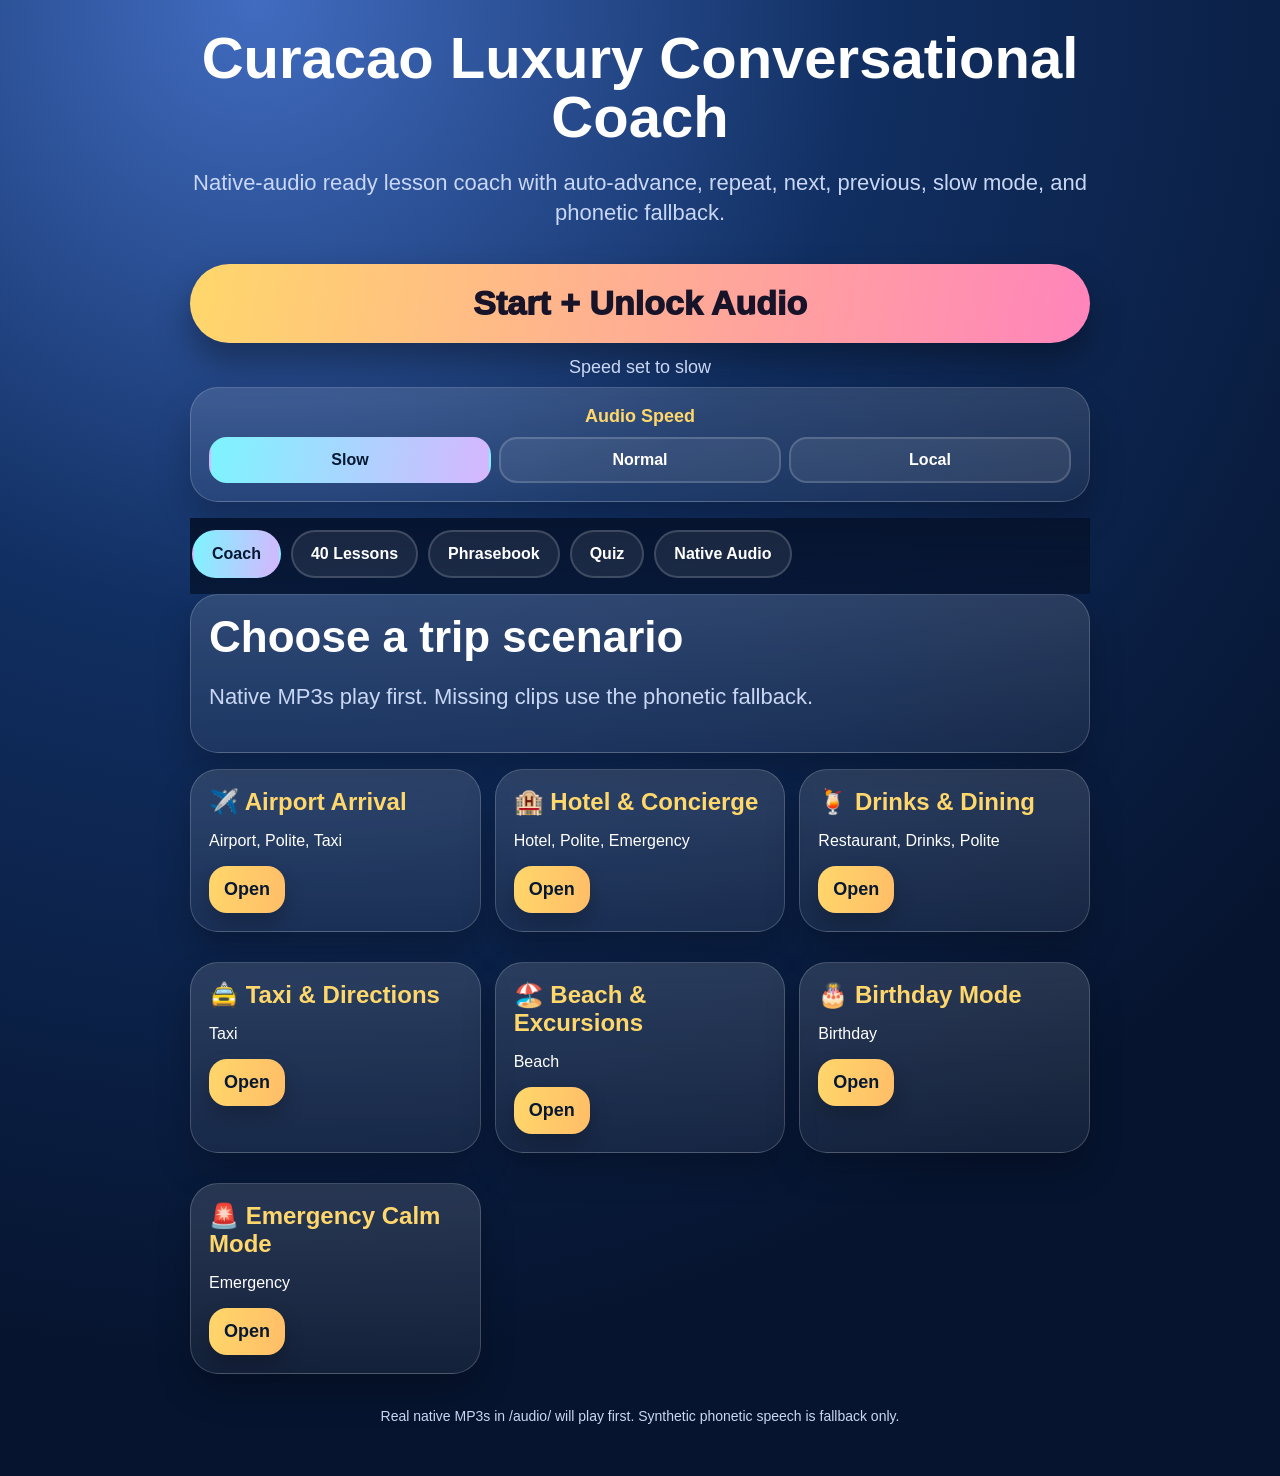
==== commit e8a7e262: "Activate refactored lesson player" ====
--- a/index.html
+++ b/index.html
@@ -1,37 +1,38 @@
-<!doctype html><html lang="en"><head><meta charset="utf-8"><meta name="viewport" content="width=device-width,initial-scale=1,viewport-fit=cover"><meta name="apple-mobile-web-app-capable" content="yes"><meta name="theme-color" content="#06142f"><title>📱 Curaçao Luxury Conversational Coach</title><style>:root{--bg:#06142f;--muted:#c9d7f4;--gold:#ffd76b;--aqua:#7df4ff;--pink:#ff84bb;--green:#7ff0a4}*{box-sizing:border-box}body{margin:0;min-height:100vh;font-family:-apple-system,BlinkMacSystemFont,"Segoe UI",Roboto,Helvetica,Arial,sans-serif;background:radial-gradient(circle at 20% 0%,#416cc0 0,#112f62 30%,#06142f 72%);color:#fff;padding:env(safe-area-inset-top) 14px calc(24px + env(safe-area-inset-bottom))}.app{max-width:960px;margin:auto}.hero{text-align:center;padding:20px 6px 10px}.hero h1{font-size:clamp(31px,8vw,58px);line-height:1.02;margin:8px 0;letter-spacing:-.04em}.hero p,.big{font-size:clamp(17px,4.2vw,22px);color:var(--muted);line-height:1.35}.unlock{width:100%;border:0;border-radius:999px;padding:21px 18px;margin:16px 0 10px;font-size:clamp(22px,6vw,34px);font-weight:950;color:#171329;background:linear-gradient(100deg,#ffd76b,#ff84bb);box-shadow:0 18px 34px rgba(0,0,0,.35)}.status{text-align:center;min-height:30px;color:var(--muted);font-size:18px}.speedBox,.card{background:linear-gradient(180deg,rgba(255,255,255,.13),rgba(255,255,255,.06));border:1px solid rgba(255,255,255,.18);border-radius:28px;padding:18px;margin:0 0 16px;box-shadow:0 18px 34px rgba(0,0,0,.22)}.speedBox{padding:14px}.speedTitle{font-size:18px;font-weight:900;color:var(--gold);margin-bottom:10px}.seg{display:grid;grid-template-columns:1fr 1fr 1fr;gap:8px}.seg button,.tab,.choice{border:2px solid rgba(255,255,255,.16);border-radius:18px;padding:12px 7px;background:rgba(255,255,255,.08);color:#fff;font-size:16px;font-weight:900}.seg button.active,.tab.active{color:#071832;background:linear-gradient(100deg,#7df4ff,#d6b6ff);border-color:transparent}.tabs{display:flex;gap:10px;overflow:auto;padding:12px 2px 16px;position:sticky;top:0;background:linear-gradient(180deg,rgba(6,20,47,.98),rgba(6,20,47,.82));backdrop-filter:blur(10px);z-index:5}.tab{flex:0 0 auto;padding:13px 18px;border-radius:999px}.section{display:none}.section.active{display:block}.card h2{font-size:clamp(28px,7vw,44px);line-height:1.08;margin:0 0 10px}.card h3{font-size:24px;margin:0 0 8px;color:var(--gold)}.grid{display:grid;gap:14px}@media(min-width:720px){.grid{grid-template-columns:1fr 1fr}.scenario-grid{grid-template-columns:repeat(3,1fr)}}.phrase{background:rgba(0,0,0,.2);border:1px solid rgba(255,255,255,.14);border-radius:24px;padding:16px;margin:12px 0}.pap{font-size:29px;font-weight:950;line-height:1.12}.eng{font-size:20px;color:var(--muted);line-height:1.25;margin-top:6px}.sound{font-size:18px;color:var(--gold);line-height:1.25;margin-top:8px}.note{font-size:16px;color:#e7eefc;margin-top:8px;line-height:1.35}.row{display:flex;gap:9px;flex-wrap:wrap;margin-top:13px}.btn{border:0;border-radius:18px;padding:13px 15px;font-size:18px;font-weight:900;color:#071832;background:linear-gradient(100deg,#ffd76b,#ffbd67);box-shadow:0 10px 20px rgba(0,0,0,.22)}.btn.secondary{background:linear-gradient(100deg,#7df4ff,#b5f6ff)}.btn.pink{background:linear-gradient(100deg,#ff84bb,#d6b6ff)}.btn.green{background:linear-gradient(100deg,#7ff0a4,#d3ffd8)}.scenario{min-height:160px;display:flex;flex-direction:column;justify-content:space-between}.scenario-title{font-size:25px;font-weight:950}.scenario small{color:var(--muted);font-size:16px}.search{width:100%;padding:18px;border-radius:22px;border:2px solid rgba(255,255,255,.18);background:rgba(0,0,0,.22);color:white;font-size:19px;margin:0 0 14px}.progress{height:14px;border-radius:999px;background:rgba(255,255,255,.14);overflow:hidden;margin:12px 0}.bar{height:100%;background:linear-gradient(90deg,#7df4ff,#ffd76b,#ff84bb)}.quizChoices{display:grid;gap:10px}.choice{text-align:left;padding:15px;font-size:18px}.choice.correct{background:rgba(127,240,164,.3);border-color:#7ff0a4}.choice.wrong{background:rgba(255,143,143,.22);border-color:#ff8f8f}.footer{color:var(--muted);font-size:14px;text-align:center;padding:18px}.pill{display:inline-block;border-radius:999px;background:rgba(255,255,255,.11);padding:8px 11px;margin:4px;color:#dce7ff;font-weight:750}.lessonLine{border-top:1px solid rgba(255,255,255,.12);padding:12px 0}.lessonLine:first-child{border-top:0}.warn{background:rgba(255,215,107,.12);border-color:rgba(255,215,107,.35)}</style></head><body><main class="app"><section class="hero"><h1>📱 Curaçao Luxury Conversational Coach</h1><p>Now patched with a pronunciation layer: the screen shows the real phrase, but the narrator speaks a phonetic version so iPhone does not butcher Papiamentu as badly.</p><button class="unlock" id="unlockBtn">▶ Start + Unlock Audio</button><div class="status" id="status">Audio status: not started.</div><div class="speedBox"><div class="speedTitle">Audio Speed</div><div class="seg"><button id="spSlow" class="active" onclick="setMode('slow')">🐢 Slow</button><button id="spNormal" onclick="setMode('normal')">🚶 Normal</button><button id="spLocal" onclick="setMode('local')">🏝️ Local</button></div></div></section><nav class="tabs" id="tabs"></nav><section id="coach" class="section active"></section><section id="lessons" class="section"></section><section id="phrasebook" class="section"></section><section id="quiz" class="section"></section><section id="install" class="section"></section><div class="footer">Best possible with iPhone text-to-speech. Native human audio would be the next upgrade.</div></main><script>'use strict';
-const tabs=[['coach','Coach'],['lessons','40 Lessons'],['phrasebook','Phrasebook'],['quiz','Quiz'],['install','Install']];
-const phrases=[
-{cat:'Start Here',pap:'Bon dia.',eng:'Good morning.',sound:'bone DEE-ah'},{cat:'Start Here',pap:'Bon tardi.',eng:'Good afternoon.',sound:'bone TAR-dee'},{cat:'Start Here',pap:'Bon nochi.',eng:'Good evening.',sound:'bone NO-chee'},{cat:'Start Here',pap:'Kon ta bai?',eng:'How are you?',sound:'kohn tah BYE'},{cat:'Start Here',pap:'Mi ta bon.',eng:'I am good.',sound:'mee tah bone'},{cat:'Polite',pap:'Por fabor.',eng:'Please.',sound:'por fah-BOR'},{cat:'Polite',pap:'Danki.',eng:'Thank you.',sound:'DAHN-kee'},{cat:'Polite',pap:'Di nada.',eng:"You're welcome.",sound:'dee NAH-dah'},{cat:'Polite',pap:'Mi no ta komprendé.',eng:"I don't understand.",sound:'mee noh tah kom-pren-DAY'},{cat:'Polite',pap:'Bo por ripití?',eng:'Can you repeat?',sound:'boh por ree-pee-TEE'},
-{cat:'Airport',pap:'Mi tin un reservashon.',eng:'I have a reservation.',sound:'mee tin oon reh-ser-vah-SHOWN'},{cat:'Airport',pap:'Unda ta e salida?',eng:'Where is the exit?',sound:'OON-dah tah eh sah-LEE-dah'},{cat:'Airport',pap:'Mi maleta a pèrdè.',eng:'My suitcase is lost.',sound:'mee mah-LEH-tah ah PER-deh'},{cat:'Airport',pap:'Mi ta buska un taxi.',eng:"I'm looking for a taxi.",sound:'mee tah BOOS-kah oon taxi'},
-{cat:'Taxi',pap:'Kuantu e ta kustá?',eng:'How much does it cost?',sound:'KWAN-too eh tah koos-TAH'},{cat:'Taxi',pap:'Llevami na hotel.',eng:'Take me to the hotel.',sound:'yeh-VAH-mee nah hotel'},{cat:'Taxi',pap:'Mi ke bai Playa Kenepa.',eng:'I want to go to Kenepa Beach.',sound:'mee keh BYE PLY-ah keh-NEH-pah'},{cat:'Taxi',pap:'Direito.',eng:'Straight.',sound:'dee-RAY-toh'},{cat:'Taxi',pap:'Na man drechi.',eng:'Right.',sound:'nah mahn DREH-chee'},{cat:'Taxi',pap:'Na man robes.',eng:'Left.',sound:'nah mahn ROH-bess'},
-{cat:'Hotel',pap:'Mi nomber ta Rayna.',eng:'My name is Rayna.',sound:'mee NOM-ber tah Rayna'},{cat:'Hotel',pap:'Mi ke un kamber ku dos kama.',eng:'I want a room with two beds.',sound:'mee keh oon KAM-ber koo dose KAH-mah'},{cat:'Hotel',pap:'Mi a papia ku Stephanie di e Concierge team.',eng:'I spoke with Stephanie from the Concierge team.',sound:'mee ah PAH-pyah koo Stephanie dee eh concierge team'},{cat:'Hotel',pap:'Mi a papia ku Tai Rock tambe.',eng:'I also spoke with Tai Rock.',sound:'mee ah PAH-pyah koo Tai Rock tahm-BAY'},{cat:'Hotel',pap:'Bo por yuda mi?',eng:'Can you help me?',sound:'boh por YOO-dah mee'},{cat:'Hotel',pap:'Mi tin un problema.',eng:'I have a problem.',sound:'mee tin oon pro-BLAY-mah'},{cat:'Hotel',pap:'Mi no ta haña e lugá.',eng:"I can't find the place.",sound:'mee noh tah HAH-nyah eh loo-GAH'},
-{cat:'Restaurant',pap:'Mi ke pidi...',eng:'I want to order...',sound:'mee keh PEE-dee'},{cat:'Restaurant',pap:'Menu, por fabor.',eng:'Menu, please.',sound:'meh-NOO, por fah-BOR'},{cat:'Restaurant',pap:'Bon provecho.',eng:'Enjoy your meal.',sound:'bone proh-VAY-choh'},{cat:'Restaurant',pap:'Nos tin un reservashon.',eng:'We have a reservation.',sound:'nohs tin oon reh-ser-vah-SHOWN'},{cat:'Restaurant',pap:'Kiko bo ta rekomendá?',eng:'What do you recommend?',sound:'KEE-koh boh tah reh-koh-men-DAH'},{cat:'Restaurant',pap:'La cuenta, por fabor.',eng:'The bill, please.',sound:'lah KWEN-tah, por fah-BOR'},
-{cat:'Drinks',pap:'Mi ke un Hugo Spritz ku hopi mint.',eng:'I would like a Hugo Spritz with lots of mint.',sound:'mee keh oon HOO-go spritz koo HOH-pee mint'},{cat:'Drinks',pap:'Mi ke un French 79, por fabor.',eng:'I would like a French 79, please.',sound:'mee keh oon French seventy-nine, por fah-BOR'},{cat:'Drinks',pap:'Bo tin Caymus?',eng:'Do you have Caymus?',sound:'boh tin KAY-mus'},{cat:'Drinks',pap:'Bo tin Woodford Double Oaked?',eng:'Do you have Woodford Double Oaked?',sound:'boh tin Woodford Double Oaked'},{cat:'Drinks',pap:'Mi ke un martini di Tito’s, straight up, sin vermouth, sin jugo di olivo, ku olivo yená ku keshi bleu.',eng:"I want a Tito's martini, straight up, no vermouth, no olive juice, with blue-cheese stuffed olives.",sound:'mee keh oon martini dee Tito’s, straight up, sin vermouth, sin HOO-go dee oh-LEE-voh, koo oh-LEE-voh yeh-NAH koo KAY-shee bleu'},
-{cat:'Beach',pap:'Silla di playa.',eng:'Beach chair.',sound:'SEE-yah dee PLY-ah'},{cat:'Beach',pap:'Sombré.',eng:'Umbrella.',sound:'som-BRAY'},{cat:'Beach',pap:'Snorkel.',eng:'Snorkel.',sound:'snorkel'},{cat:'Beach',pap:'Nos tin un les di snorkel na Playa Piskado.',eng:'We have a snorkeling lesson at Playa Piskado.',sound:'nohs tin oon less dee snorkel nah PLY-ah pees-KAH-doh'},{cat:'Beach',pap:'Nos tin les di mermaid na dies or di mainta.',eng:'We have mermaid lessons at 10 in the morning.',sound:'nohs tin less dee mermaid nah dees or dee MYN-tah'},{cat:'Beach',pap:'Sol ta fuerte.',eng:'The sun is strong.',sound:'sole tah FWER-teh'},{cat:'Beach',pap:'Mi a kema ku sol.',eng:'I got sunburned.',sound:'mee ah KAY-mah koo sole'},
-{cat:'Tours',pap:'Tour di barku.',eng:'Boat tour.',sound:'tour dee BAR-koo'},{cat:'Tours',pap:'Mi ke reservá.',eng:'I want to book.',sound:'mee keh reh-ser-VAH'},{cat:'Tours',pap:'Nos ta tuma potret di famia na Director’s Beach.',eng:"We are taking family photos at Director's Beach.",sound:'nohs tah TOO-mah poh-TRET dee FAH-myah nah Director’s Beach'},{cat:'Tours',pap:'Nos ke mira muralnan lokal.',eng:'We want to see local murals.',sound:'nohs keh MEE-rah moo-RAL-nan loh-KAL'},
-{cat:'Car Rental',pap:'Hür auto.',eng:'Rent a car.',sound:'huur OW-toh'},{cat:'Car Rental',pap:'Bo tin algu mas bunita?',eng:'Do you have anything nicer?',sound:'boh tin AL-goo mahs boo-NEE-tah'},{cat:'Car Rental',pap:'Bo tin algu mas grandi?',eng:'Do you have anything bigger?',sound:'boh tin AL-goo mahs GRAHN-dee'},{cat:'Car Rental',pap:'Unda ta e gasolinera mas serka?',eng:'Where is the nearest gas station?',sound:'OON-dah tah eh gah-soh-lee-NEH-rah mahs SER-kah'},
-{cat:'Birthday',pap:'Nos ta selebrá cumpleaño di mi yiu Riley ku ta bira 11.',eng:"We are celebrating my daughter Riley's 11th birthday.",sound:'nohs tah seh-leh-BRAH koom-play-AH-nyoh dee mee yoo Riley koo tah BEE-rah eleven'},{cat:'Birthday',pap:'Nos ta selebrá cumpleaño di mi sobrina Harper ku ta bira 10.',eng:"We are celebrating my niece Harper's 10th birthday.",sound:'nohs tah seh-leh-BRAH koom-play-AH-nyoh dee mee soh-BREE-nah Harper koo tah BEE-rah ten'},{cat:'Birthday',pap:'Felis cumpleaño, Ry Ry.',eng:'Happy birthday, Ry Ry.',sound:'feh-LEES koom-play-AH-nyoh, Ry Ry'},{cat:'Birthday',pap:'E ta bira diesun aña.',eng:'She is turning eleven.',sound:'eh tah BEE-rah dees-OON AH-nyah'},{cat:'Birthday',pap:'Nos ke dekorashon den kamber.',eng:'We want decorations in the room.',sound:'nohs keh deh-koh-rah-SHOWN den KAM-ber'},
-{cat:'Social',pap:'Mi nomber ta...',eng:'My name is...',sound:'mee NOM-ber tah'},{cat:'Social',pap:'Mi ta kontentu di konektá ku bo.',eng:'Nice to meet you.',sound:'mee tah kon-TEN-too dee koh-nek-TAH koo boh'},{cat:'Social',pap:'Mi ta pasa un bon tempu.',eng:"I'm having a good time.",sound:'mee tah PAH-sah oon bone TEM-poo'},{cat:'Social',pap:'Bo ta bunita.',eng:'You look beautiful.',sound:'boh tah boo-NEE-tah'},{cat:'Social',pap:'Bo ta gusta Kòrsou?',eng:'Do you like Curaçao?',sound:'boh tah GOO-stah KOR-sow'},
-{cat:'Emergency',pap:'Mi tin dolor.',eng:'I have pain.',sound:'mee tin doh-LOR'},{cat:'Emergency',pap:'Mi mester un dòkter.',eng:'I need a doctor.',sound:'mee MES-ter oon DOK-ter'},{cat:'Emergency',pap:'Mi a pèrdè mi pasaporte.',eng:'I lost my passport.',sound:'mee ah PER-deh mee pah-sah-POR-teh'},{cat:'Emergency',pap:'Mi ke reportá un robo.',eng:'I want to report a theft.',sound:'mee keh reh-por-TAH oon ROH-boh'},{cat:'Emergency',pap:'Mi kamber no tin awa.',eng:'My room has no water.',sound:'mee KAM-ber noh tin AH-wah'},{cat:'Emergency',pap:'Mi ta atrasá.',eng:"I'm running late.",sound:'mee tah ah-trah-SAH'},{cat:'Emergency',pap:'Yama ambulans, por fabor.',eng:'Call an ambulance, please.',sound:'YAH-mah am-boo-LANS, por fah-BOR'},
-{cat:'Dutch',pap:'Goedemorgen.',eng:'Good morning.',sound:'KHOO-duh-mor-khun'},{cat:'Dutch',pap:'Dank u.',eng:'Thank you.',sound:'dahnk oo'},{cat:'Dutch',pap:'Alstublieft.',eng:'Please.',sound:'ahl-stoo-BLEEFT'},{cat:'Dutch',pap:'Waar is de uitgang?',eng:'Where is the exit?',sound:'vahr is duh OWTE-gahng'},{cat:'Dutch',pap:'Reservering.',eng:'Reservation.',sound:'reh-zer-VAY-ring'},{cat:'Dutch',pap:'Waar is het restaurant?',eng:'Where is the restaurant?',sound:'vahr is het restaurant'},{cat:'Dutch',pap:'Bel de politie.',eng:'Call the police.',sound:'bel duh po-LEE-tsee'},{cat:'Dutch',pap:'Ik ben gewond.',eng:'I am injured.',sound:'ik ben geh-VOND'},
-{cat:'Spanish',pap:'Buenos días.',eng:'Good morning.',sound:'BWEH-nos DEE-ahs'},{cat:'Spanish',pap:'Por favor.',eng:'Please.',sound:'por fah-VOR'},{cat:'Spanish',pap:'Gracias.',eng:'Thank you.',sound:'GRAH-syahs'},{cat:'Spanish',pap:'¿Dónde está...?',eng:'Where is...?',sound:'DON-deh ess-TAH'},{cat:'Spanish',pap:'¿Qué recomienda?',eng:'What do you recommend?',sound:'keh reh-koh-MYEN-dah'},{cat:'Spanish',pap:'¡Ayuda!',eng:'Help!',sound:'ah-YOO-dah'},{cat:'Spanish',pap:'Llama a una ambulancia.',eng:'Call an ambulance.',sound:'YAH-mah ah OO-nah am-boo-LAN-syah'}];
-const lessons=[['Greetings & First Contact',['Bon dia.','Bon tardi.','Bon nochi.','Kon ta bai?','Mi ta bon.']],['Politeness & Survival',['Por fabor.','Danki.','Di nada.','Mi no ta komprendé.','Bo por ripití?']],['Numbers & Travel Words',['Un. Dos. Tres. Kuater. Sinku.','Aeropuerto. Taxi. Playa. Hotel. Mapa.']],['Airport Arrival',['Mi tin un reservashon.','Unda ta e salida?','Mi maleta a pèrdè.','Mi ta buska un taxi.']],['Taxi & Directions',['Kuantu e ta kustá?','Llevami na hotel.','Mi ke bai Playa Kenepa.','Direito. Na man drechi. Na man robes.']],['Basic Dutch',['Goedemorgen.','Dank u.','Alstublieft.','Waar is de uitgang?']],['Basic Spanish',['Buenos días.','Por favor.','Gracias.','La cuenta.','¿Dónde está?']],['Review 1',['Bon dia.','Por fabor.','Mi tin un reservashon.','Kuantu e ta kustá?']],['Hotel Check-In',['Mi nomber ta.','Mi ke un kamber ku dos kama.','Mi a papia ku Stephanie di e Concierge team.','Mi a papia ku Tai Rock tambe.']],['Asking for Help',['Bo por yuda mi?','Mi tin un problema.','Mi no ta haña e lugá.']],['Ordering Food',['Mi ke pidi.','Menu, por fabor.']],['Drinks',['Koffie. Te. Jus di fruta.','Mi ke un martini di Tito’s, straight up, sin vermouth, sin jugo di olivo, ku olivo yená ku keshi bleu.']],['Dutch Restaurants',['Kamer. Reservering. Ontbijt.','Waar is het restaurant?']],['Spanish Restaurants',['El menú. La cuenta. Agua.','¿Qué recomienda?']],['Directions',['Unda ta?','Serka. Leu. Direito. Na man drechi. Na man robes.']],['Simulation',['Bo tin pasaporte?','Unda bo ke bai?']],['Local Foods',['Keshi yena.','Stoba.','Pastechi.']],['Allergies',['Mi tin alergia.','No por kome.']],['Shopping',['Mi ke mira e otro.','Mi ta gusta esaki.']],['Bargaining',['Por baha un tiki?']],['Beaches',['Silla di playa.','Sombré.','Snorkel.','Nos tin un les di snorkel na Playa Piskado.']],['Tours',['Tour di barku.','Mi ke reservá.']],['Transportation',['Hür auto.','Parada di bus.','Bo tin algu mas bunita?','Bo tin algu mas grandi?','Unda ta e gasolinera mas serka?']],['Review 2',['Keshi yena.','Sombré.','Tour di barku.']],['Meeting People',['Mi nomber ta.','Mi ta kontentu di konektá ku bo.','Nos ta selebrá cumpleaño di mi yiu Riley ku ta bira 11.','Nos ta selebrá cumpleaño di mi sobrina Harper ku ta bira 10.']],['Talking About Yourself',['Mi ta traha komo.','Mi gusta.']],['Etiquette',['Bon provecho.','Permiso.']],['Compliments',['Bo ta bunita.','Mi ta pasa un bon tempu.']],['Dutch Social',['Hoe gaat het?','Gezellig.']],['Spanish Social',['¿Cómo estás?','Mucho gusto.']],['Fast Speech',['Kontabai.','Undabobai.']],['Social Simulation',['Bo ta gusta Kòrsou?']],['Medical',['Mi tin dolor.','Mi mester un dòkter.']],['Safety',['Mi a pèrdè mi pasaporte.','Mi ke reportá un robo.']],['Problems',['Mi kamber no tin awa.','Mi ta atrasá.']],['Weather',['Sol ta fuerte.','Mi a kema ku sol.']],['Dutch Emergencies',['Bel de politie.','Ik ben gewond.']],['Spanish Emergencies',['¡Ayuda!','Llama a una ambulancia.']],['Full Simulation',['Mi a papia ku Stephanie di e Concierge team.','Mi a papia ku Tai Rock tambe.','Mi ke un martini di Tito’s, straight up, sin vermouth, sin jugo di olivo, ku olivo yená ku keshi bleu.']],['Final Mastery',['Bo por yuda mi.','Mi ta pasa un bon tempu.','Mi mester un dòkter.','Felicidades! Bo ta kla pa papia ku konfiansa na Kòrsou.']]];
-const scenarios=[{t:'✈️ Airport Arrival',d:'Immigration, baggage, taxi stand',cats:['Airport','Polite','Taxi']},{t:'🏨 Rif Mangrove & Concierge',d:'Check-in, help, room issues, concierge names',cats:['Hotel','Polite','Emergency']},{t:'🍹 Drinks & Dining',d:'Hugo Spritz, Caymus, bourbon, martini, dinner',cats:['Restaurant','Drinks','Polite']},{t:'🚖 Taxis & Directions',d:'Costs, routes, beaches, right/left/straight',cats:['Taxi','Car Rental']},{t:'🏖️ Beaches & Excursions',d:'Snorkeling, mermaid lessons, photos, tours',cats:['Beach','Tours']},{t:'🎂 Birthday Mode',d:'Riley, Harper, decorations, celebration phrases',cats:['Birthday','Social']},{t:'🚨 Emergency Calm Mode',d:'Doctor, passport, police, room problems',cats:['Emergency','Dutch','Spanish']},{t:'✈️ Flight Cram Mode',d:'Top survival phrases before landing',cats:['Start Here','Airport','Taxi','Hotel','Restaurant','Emergency']}];
-let mode=localStorage.getItem('curacaoMode')||'slow',currentQuiz=null,score=0,done=Number(localStorage.getItem('curacaoDone')||0);function byId(id){return document.getElementById(id)}function cap(s){return s.charAt(0).toUpperCase()+s.slice(1)}function setMode(m){mode=m;localStorage.setItem('curacaoMode',m);['slow','normal','local'].forEach(x=>byId('sp'+cap(x)).classList.toggle('active',x===m));byId('status').textContent='Speed set to '+m+'.'}
-function findPhrase(t){let s=String(t).trim().replace(/\.$/,'');return phrases.find(p=>p.pap.replace(/\.$/,'')===s)||phrases.find(p=>s.includes(p.pap.replace(/\.$/,'')))}function phoneticText(t){let out=String(t);phrases.forEach(p=>{out=out.split(p.pap).join(p.sound)});out=out.replace(/Kòrsou/g,'KOR-sow').replace(/Curaçao/g,'KOR-sow').replace(/cumpleaño/g,'koom-play-AH-nyoh').replace(/reservashon/g,'reh-ser-vah-SHOWN').replace(/Papiamentu/g,'pah-pyah-MEN-too');return out}
-function voice(){const vs=speechSynthesis.getVoices();return vs.find(v=>/Samantha|Ava|Allison|Susan|Victoria|Karen|Moira|Tessa|Zoe|Nicky|Aria/i.test(v.name))||vs.find(v=>/en-US|en_US|English/i.test(v.lang))||vs[0]}
-function speakRaw(text,rate=.55,onend,phonetic=true){if(!('speechSynthesis'in window)){byId('status').textContent='This browser does not support speech.';return}const spoken=phonetic?phoneticText(text):String(text);const u=new SpeechSynthesisUtterance(spoken.replace(/\s+/g,' '));u.rate=rate;u.pitch=1;u.volume=1;const v=voice();if(v)u.voice=v;u.onstart=()=>byId('status').textContent='Playing pronunciation audio…';u.onend=()=>{byId('status').textContent='Audio ready.';if(onend)onend()};u.onerror=()=>byId('status').textContent='Audio blocked. Tap Start + Unlock Audio again.';speechSynthesis.speak(u)}function pause(ms){return new Promise(r=>setTimeout(r,ms))}async function playSequence(parts){speechSynthesis.cancel();for(const p of parts){if(p.wait){await pause(p.wait);continue}await new Promise(res=>speakRaw(p.text,p.rate,res,p.phonetic!==false))}}
-function coachParts(p){if(mode==='local')return[{text:p.sound||p.pap,rate:.9,phonetic:false}];if(mode==='normal')return[{text:p.sound||p.pap,rate:.68,phonetic:false},{wait:650},{text:p.eng,rate:.72,phonetic:false}];return[{text:p.sound||p.pap,rate:.48,phonetic:false},{wait:1300},{text:p.sound||p.pap,rate:.48,phonetic:false},{wait:1300},{text:p.eng,rate:.62,phonetic:false},{wait:900},{text:'Now you repeat.',rate:.58,phonetic:false}]}
-function speakPhrase(p){playSequence(coachParts(p))}function speakText(t){const p=findPhrase(t);p?speakPhrase(p):speakRaw(t,mode==='slow'?.52:mode==='normal'?.72:.9)}function unlock(){speakRaw('Audio is unlocked. Slow mode is on. Bon dia. Kon ta bai. Welcome to your Curaçao conversational coach.',.52)}
-function phraseCard(p){return `<div class="phrase"><div class="pap">${p.pap}</div><div class="eng">${p.eng}</div><div class="sound">Sounds like: ${p.sound||phoneticText(p.pap)}</div>${p.note?`<div class="note">${p.note}</div>`:''}<div class="row"><button class="btn" onclick='speakPhrase(${JSON.stringify(p)})'>🔊 Coach</button><button class="btn secondary" onclick='speakRaw(${JSON.stringify(p.sound||p.pap)},.48,null,false)'>🐢 Pronounce</button><button class="btn pink" onclick='speakRaw(${JSON.stringify((p.sound||p.pap)+". "+p.eng)},.65,null,false)'>🎧 Meaning</button></div></div>`}
-function renderTabs(){byId('tabs').innerHTML=tabs.map(([id,label])=>`<button class="tab ${id==='coach'?'active':''}" onclick="show('${id}',this)">${label}</button>`).join('')}function show(id,el){document.querySelectorAll('.section').forEach(s=>s.classList.remove('active'));byId(id).classList.add('active');document.querySelectorAll('.tab').forEach(t=>t.classList.remove('active'));if(el)el.classList.add('active');if(id==='quiz')newQuiz()}
-function renderCoach(){byId('coach').innerHTML=`<div class="card"><h2>Choose a real trip conversation</h2><p class="big">Pronunciation patch is active. The card shows the real phrase and the narrator uses the “sounds like” line for better iPhone pronunciation.</p><div class="progress"><div class="bar" style="width:${Math.min(100,done)}%"></div></div><span class="pill">Progress ${done}%</span><span class="pill">${phrases.length} phrases</span><span class="pill">40 lessons</span></div><div class="grid scenario-grid">${scenarios.map((s,i)=>`<div class="card scenario"><div><div class="scenario-title">${s.t}</div><small>${s.d}</small></div><div class="row"><button class="btn" onclick="openScenario(${i})">Open</button><button class="btn secondary" onclick="playScenario(${i})">🔊 Coach</button></div></div>`).join('')}</div><div id="scenarioDetail"></div>`}
-function openScenario(i){const s=scenarios[i],list=phrases.filter(p=>s.cats.includes(p.cat));byId('scenarioDetail').innerHTML=`<div class="card"><h2>${s.t}</h2><p class="big">Tap Coach. Slow mode repeats and pauses.</p>${list.map(phraseCard).join('')}</div>`;byId('scenarioDetail').scrollIntoView({behavior:'smooth',block:'start'})}function playScenario(i){const s=scenarios[i],list=phrases.filter(p=>s.cats.includes(p.cat)).slice(0,10);let parts=[{text:s.t+'. Listen, repeat, then say the English meaning.',rate:.58,phonetic:false},{wait:800}];list.forEach(p=>parts.push(...coachParts(p),{wait:700}));playSequence(parts)}
-function renderLessons(){byId('lessons').innerHTML=`<div class="card"><h2>40 Lesson Course</h2><p class="big">Open a lesson to see each phrase with its pronunciation guide.</p></div><div class="grid">${lessons.map((l,i)=>`<div class="card"><h3>Lesson ${i+1}: ${l[0]}</h3><div class="note">${l[1].slice(0,3).join(' · ')}</div><div class="row"><button class="btn" onclick="openLesson(${i})">Open lesson</button><button class="btn secondary" onclick="playLesson(${i})">🔊 Coach lesson</button><button class="btn green" onclick="markDone()">✓ Done</button></div></div>`).join('')}</div><div id="lessonDetail"></div>`}
-function openLesson(i){const l=lessons[i];byId('lessonDetail').innerHTML=`<div class="card"><h2>Lesson ${i+1}: ${l[0]}</h2><div class="row"><button class="btn" onclick="playLesson(${i})">🔊 Play whole lesson</button></div>${l[1].map((x,n)=>{const p=findPhrase(x)||{pap:x,eng:'Practice phrase',sound:phoneticText(x)};return `<div class="lessonLine"><div class="pap">${p.pap}</div><div class="sound">Sounds like: ${p.sound}</div><div class="row"><button class="btn" onclick='speakPhrase(${JSON.stringify(p)})'>🔊 Coach</button><button class="btn secondary" onclick='speakRaw(${JSON.stringify(p.sound)},.48,null,false)'>🐢 Pronounce</button></div></div>`}).join('')}</div>`;byId('lessonDetail').scrollIntoView({behavior:'smooth',block:'start'})}
-function playLesson(i){const l=lessons[i];let parts=[{text:'Lesson '+(i+1)+'. '+l[0]+'. Listen and repeat.',rate:.58,phonetic:false},{wait:1000}];l[1].forEach(x=>{const p=findPhrase(x)||{pap:x,eng:'Practice phrase',sound:phoneticText(x)};parts.push(...coachParts(p),{wait:800})});playSequence(parts)}
-function renderPhrasebook(filter=''){const q=filter.toLowerCase(),list=phrases.filter(p=>(p.cat+p.pap+p.eng+p.sound).toLowerCase().includes(q));byId('phrasebook').innerHTML=`<div class="card"><h2>Searchable Phrasebook</h2><input class="search" placeholder="Search taxi, drink, birthday, doctor…" oninput="renderPhrasebook(this.value)" value="${filter.replace(/"/g,'&quot;')}"><p class="big">${list.length} matching phrases.</p></div>${list.map(phraseCard).join('')}`}
-function markDone(){done=Math.min(100,done+3);localStorage.setItem('curacaoDone',done);renderCoach();byId('status').textContent='Progress saved.'}function newQuiz(){const p=phrases[Math.floor(Math.random()*phrases.length)],wrong=phrases.filter(x=>x!==p).sort(()=>Math.random()-.5).slice(0,3).map(x=>x.eng),opts=[p.eng,...wrong].sort(()=>Math.random()-.5);currentQuiz=p;byId('quiz').innerHTML=`<div class="card"><h2>Quiz Mode</h2><p class="big">What does this mean?</p><div class="phrase"><div class="pap">${p.pap}</div><div class="sound">Sounds like: ${p.sound}</div><div class="row"><button class="btn" onclick='speakPhrase(${JSON.stringify(p)})'>🔊 Hear it</button></div></div><div class="quizChoices">${opts.map(o=>`<button class="choice" onclick="answer(this,${JSON.stringify(o)})">${o}</button>`).join('')}</div><p class="big">Score: ${score}</p></div>`}function answer(el,o){if(o===currentQuiz.eng){el.classList.add('correct');score++;speakRaw('Correct. '+currentQuiz.sound+'. '+currentQuiz.eng,.65,null,false);setTimeout(newQuiz,1300)}else{el.classList.add('wrong');speakRaw('Not quite. Try again.',.65,null,false)}}
-function renderInstall(){byId('install').innerHTML=`<div class="card warn"><h2>Pronunciation note</h2><p class="big">This version improves iPhone pronunciation by speaking a phonetic line. It is still not native human Papiamentu audio. Native recordings would be the true best version.</p></div><div class="card"><h3>Audio Test</h3>${phraseCard({pap:'Bon dia. Kon ta bai? Mi ta bon.',eng:'Good morning. How are you? I am good.',sound:'bone DEE-ah. kohn tah BYE? mee tah bone'})}</div>`}
-renderTabs();renderCoach();renderLessons();renderPhrasebook();renderInstall();byId('unlockBtn').addEventListener('click',unlock);setMode(mode);if('speechSynthesis'in window){speechSynthesis.onvoiceschanged=()=>speechSynthesis.getVoices()}
-</script></body></html>+<!doctype html>
+<html lang="en">
+<head>
+  <meta charset="utf-8">
+  <meta name="viewport" content="width=device-width, initial-scale=1, viewport-fit=cover">
+  <meta name="apple-mobile-web-app-capable" content="yes">
+  <meta name="apple-mobile-web-app-title" content="Curacao Coach">
+  <meta name="theme-color" content="#06142f">
+  <title>Curacao Luxury Conversational Coach</title>
+  <link rel="stylesheet" href="styles.css?v=3">
+</head>
+<body>
+  <main class="app">
+    <section class="hero">
+      <h1>Curacao Luxury Conversational Coach</h1>
+      <p>Native-audio ready lesson coach with auto-advance, repeat, next, previous, slow mode, and phonetic fallback.</p>
+      <button class="unlock" id="unlockBtn">Start + Unlock Audio</button>
+      <div class="status" id="status">Audio status: not started.</div>
+      <div class="speedBox">
+        <div class="speedTitle">Audio Speed</div>
+        <div class="seg">
+          <button id="spSlow" class="active" onclick="setMode('slow')">Slow</button>
+          <button id="spNormal" onclick="setMode('normal')">Normal</button>
+          <button id="spLocal" onclick="setMode('local')">Local</button>
+        </div>
+      </div>
+    </section>
+    <nav class="tabs" id="tabs"></nav>
+    <section id="coach" class="section active"></section>
+    <section id="lessons" class="section"></section>
+    <section id="phrasebook" class="section"></section>
+    <section id="quiz" class="section"></section>
+    <section id="native" class="section"></section>
+    <div class="footer">Real native MP3s in /audio/ will play first. Synthetic phonetic speech is fallback only.</div>
+  </main>
+  <script src="app.js?v=3"></script>
+</body>
+</html>
--- a/styles.css
+++ b/styles.css
@@ -0,0 +1 @@
+*{box-sizing:border-box}body{margin:0;min-height:100vh;font-family:-apple-system,BlinkMacSystemFont,"Segoe UI",Roboto,Helvetica,Arial,sans-serif;background:radial-gradient(circle at 20% 0%,#416cc0 0,#112f62 34%,#06142f 76%);color:#fff;padding:18px 14px 34px}.app{max-width:900px;margin:auto}.hero{text-align:center}.hero h1{font-size:clamp(31px,8vw,58px);line-height:1.02;margin:10px 0}.hero p,.big{font-size:clamp(17px,4.2vw,22px);color:#c9d7f4;line-height:1.35}.unlock{width:100%;border:0;border-radius:999px;padding:20px 16px;margin:14px 0;font-size:clamp(22px,6vw,34px);font-weight:950;color:#171329;background:linear-gradient(100deg,#ffd76b,#ff84bb);box-shadow:0 18px 34px rgba(0,0,0,.35)}.status{text-align:center;min-height:30px;color:#c9d7f4;font-size:18px}.card,.speedBox{background:linear-gradient(180deg,rgba(255,255,255,.13),rgba(255,255,255,.06));border:1px solid rgba(255,255,255,.18);border-radius:28px;padding:18px;margin:0 0 16px;box-shadow:0 18px 34px rgba(0,0,0,.22)}.speedTitle{font-size:18px;font-weight:900;color:#ffd76b;margin-bottom:10px}.seg{display:grid;grid-template-columns:1fr 1fr 1fr;gap:8px}.seg button,.tab,.choice{border:2px solid rgba(255,255,255,.16);border-radius:18px;padding:12px 7px;background:rgba(255,255,255,.08);color:#fff;font-size:16px;font-weight:900}.seg button.active,.tab.active{color:#071832;background:linear-gradient(100deg,#7df4ff,#d6b6ff);border-color:transparent}.tabs{display:flex;gap:10px;overflow:auto;padding:12px 2px 16px;position:sticky;top:0;background:linear-gradient(180deg,rgba(6,20,47,.98),rgba(6,20,47,.82));backdrop-filter:blur(10px);z-index:5}.tab{flex:0 0 auto;padding:13px 18px;border-radius:999px}.section{display:none}.section.active{display:block}.card h2{font-size:clamp(28px,7vw,44px);line-height:1.08;margin:0 0 10px}.card h3{font-size:24px;margin:0 0 8px;color:#ffd76b}.grid{display:grid;gap:14px}@media(min-width:720px){.grid{grid-template-columns:1fr 1fr}.scenario-grid{grid-template-columns:repeat(3,1fr)}}.phrase,.playerBox{background:rgba(0,0,0,.22);border:1px solid rgba(255,255,255,.14);border-radius:24px;padding:16px;margin:12px 0}.pap{font-size:29px;font-weight:950;line-height:1.12}.eng{font-size:20px;color:#c9d7f4;line-height:1.25;margin-top:6px}.sound{font-size:18px;color:#ffd76b;line-height:1.25;margin-top:8px}.note{font-size:16px;color:#e7eefc;margin-top:8px;line-height:1.35}.row{display:flex;gap:9px;flex-wrap:wrap;margin-top:13px}.btn{border:0;border-radius:18px;padding:13px 15px;font-size:18px;font-weight:900;color:#071832;background:linear-gradient(100deg,#ffd76b,#ffbd67);box-shadow:0 10px 20px rgba(0,0,0,.22)}.btn.secondary{background:linear-gradient(100deg,#7df4ff,#b5f6ff)}.btn.pink{background:linear-gradient(100deg,#ff84bb,#d6b6ff)}.btn.green{background:linear-gradient(100deg,#7ff0a4,#d3ffd8)}.btn.red{background:linear-gradient(100deg,#ff8f8f,#ffbd67)}.progress{height:14px;border-radius:999px;background:rgba(255,255,255,.14);overflow:hidden;margin:12px 0}.bar{height:100%;background:linear-gradient(90deg,#7df4ff,#ffd76b,#ff84bb)}.choice{text-align:left;padding:15px;font-size:18px}.choice.correct{background:rgba(127,240,164,.3);border-color:#7ff0a4}.choice.wrong{background:rgba(255,143,143,.22);border-color:#ff8f8f}.footer{color:#c9d7f4;font-size:14px;text-align:center;padding:18px}.pill{display:inline-block;border-radius:999px;background:rgba(255,255,255,.11);padding:8px 11px;margin:4px;color:#dce7ff;font-weight:750}.current{outline:3px solid #ffd76b;background:rgba(255,215,107,.12)}.search{width:100%;padding:18px;border-radius:22px;border:2px solid rgba(255,255,255,.18);background:rgba(0,0,0,.22);color:white;font-size:19px;margin:0 0 14px}
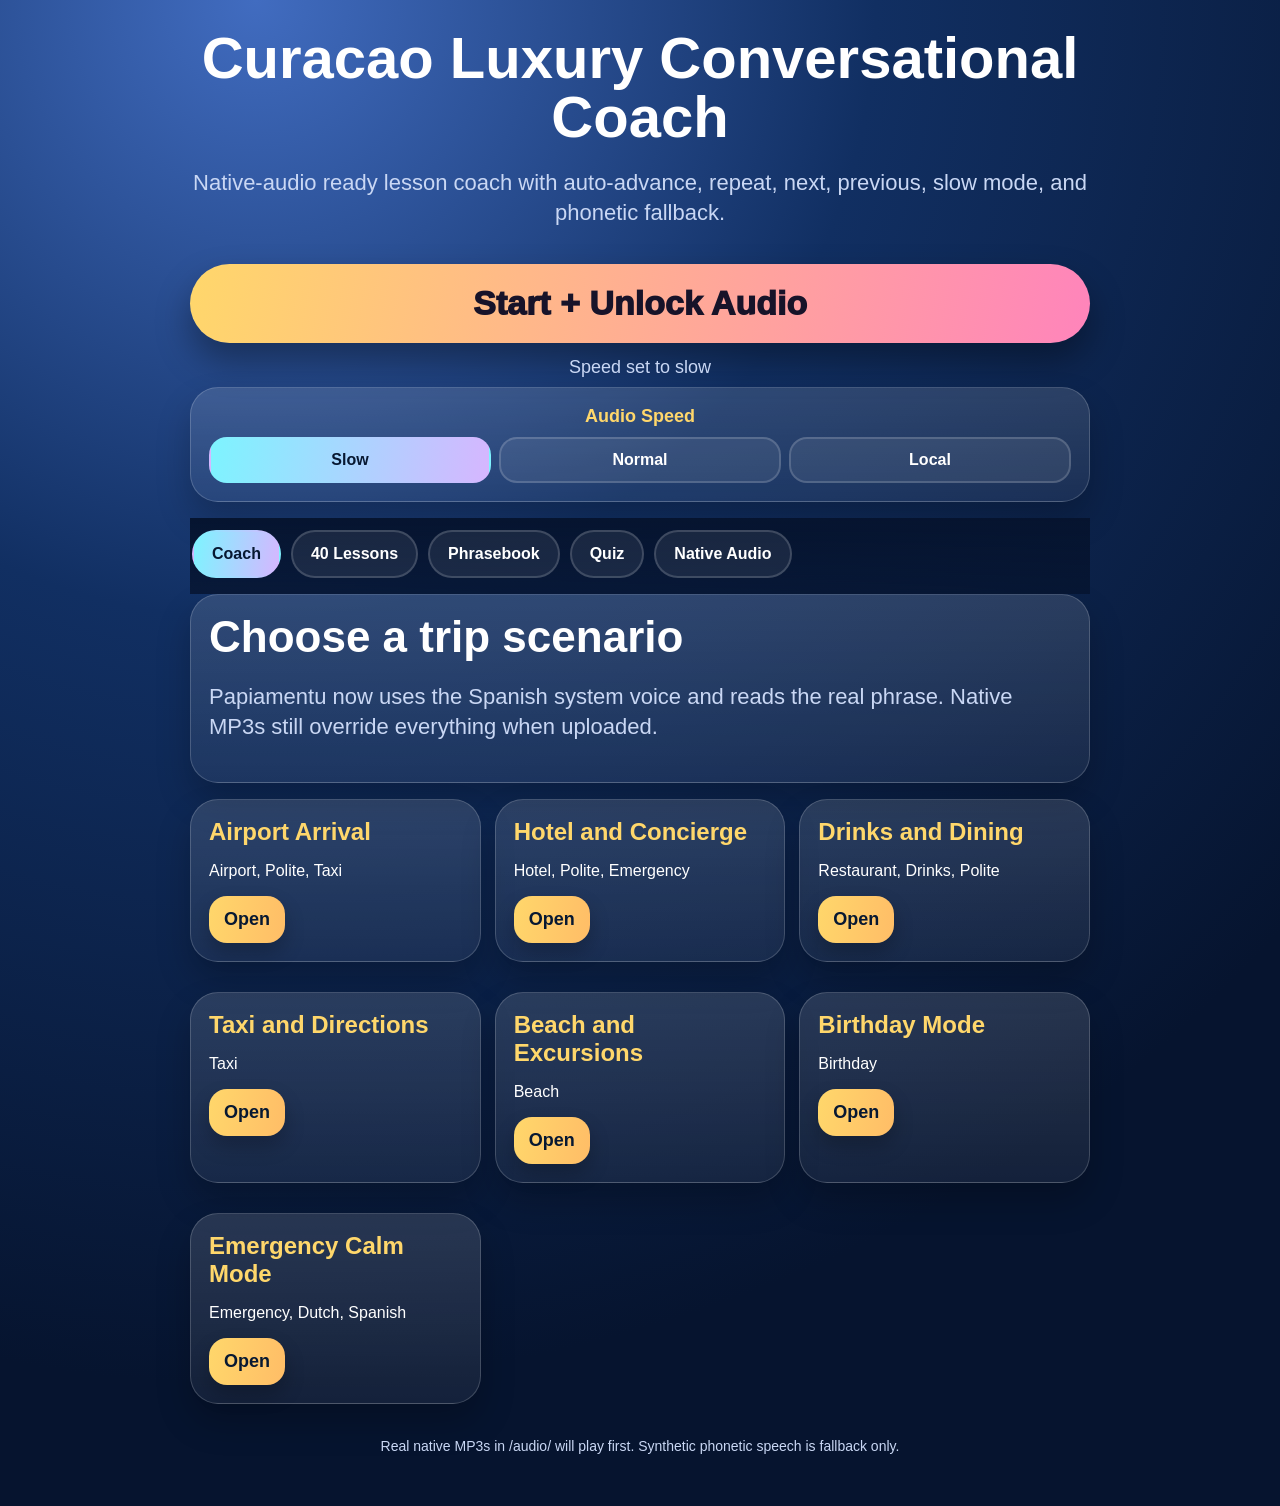
==== commit a7efcfde: "Replace app.js with app2.js in index.html" ====
--- a/index.html
+++ b/index.html
@@ -33,6 +33,6 @@
     <section id="native" class="section"></section>
     <div class="footer">Real native MP3s in /audio/ will play first. Synthetic phonetic speech is fallback only.</div>
   </main>
-  <script src="app.js?v=3"></script>
+  <script src="app2.js?v=1"></script>
 </body>
 </html>
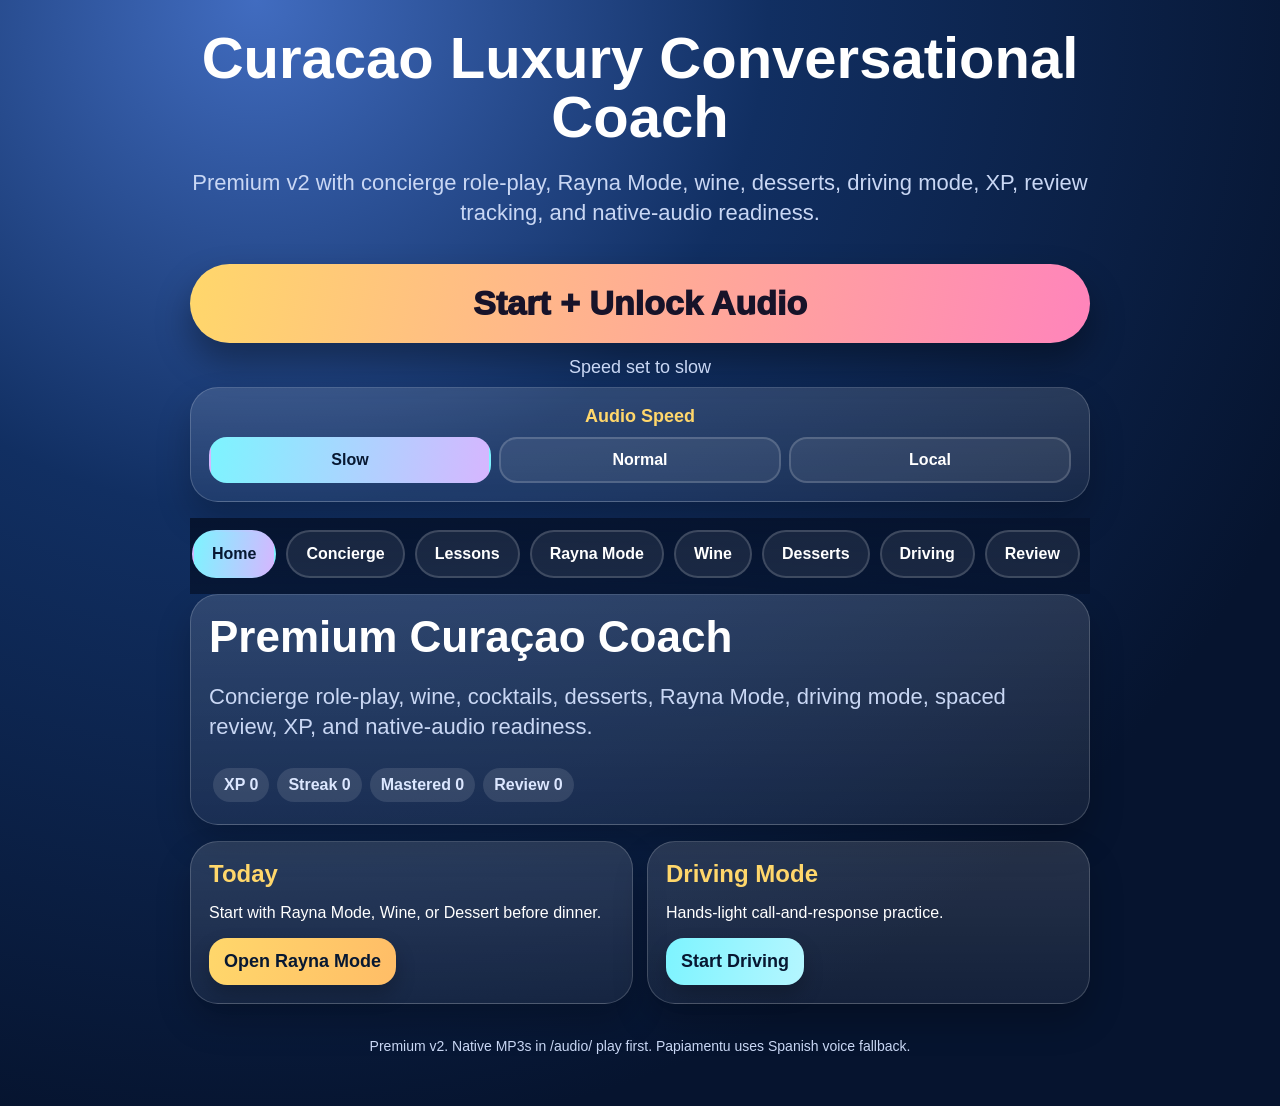
==== commit 1f083ad8: "Activate premium v2 coach" ====
--- a/index.html
+++ b/index.html
@@ -13,7 +13,7 @@
   <main class="app">
     <section class="hero">
       <h1>Curacao Luxury Conversational Coach</h1>
-      <p>Native-audio ready lesson coach with auto-advance, repeat, next, previous, slow mode, and phonetic fallback.</p>
+      <p>Premium v2 with concierge role-play, Rayna Mode, wine, desserts, driving mode, XP, review tracking, and native-audio readiness.</p>
       <button class="unlock" id="unlockBtn">Start + Unlock Audio</button>
       <div class="status" id="status">Audio status: not started.</div>
       <div class="speedBox">
@@ -26,13 +26,19 @@
       </div>
     </section>
     <nav class="tabs" id="tabs"></nav>
-    <section id="coach" class="section active"></section>
+    <section id="home" class="section active"></section>
+    <section id="coach" class="section"></section>
     <section id="lessons" class="section"></section>
+    <section id="rayna" class="section"></section>
+    <section id="sommelier" class="section"></section>
+    <section id="dessert" class="section"></section>
+    <section id="drive" class="section"></section>
+    <section id="review" class="section"></section>
     <section id="phrasebook" class="section"></section>
     <section id="quiz" class="section"></section>
     <section id="native" class="section"></section>
-    <div class="footer">Real native MP3s in /audio/ will play first. Synthetic phonetic speech is fallback only.</div>
+    <div class="footer">Premium v2. Native MP3s in /audio/ play first. Papiamentu uses Spanish voice fallback.</div>
   </main>
-  <script src="app2.js?v=1"></script>
+  <script src="premium.js?v=1"></script>
 </body>
 </html>
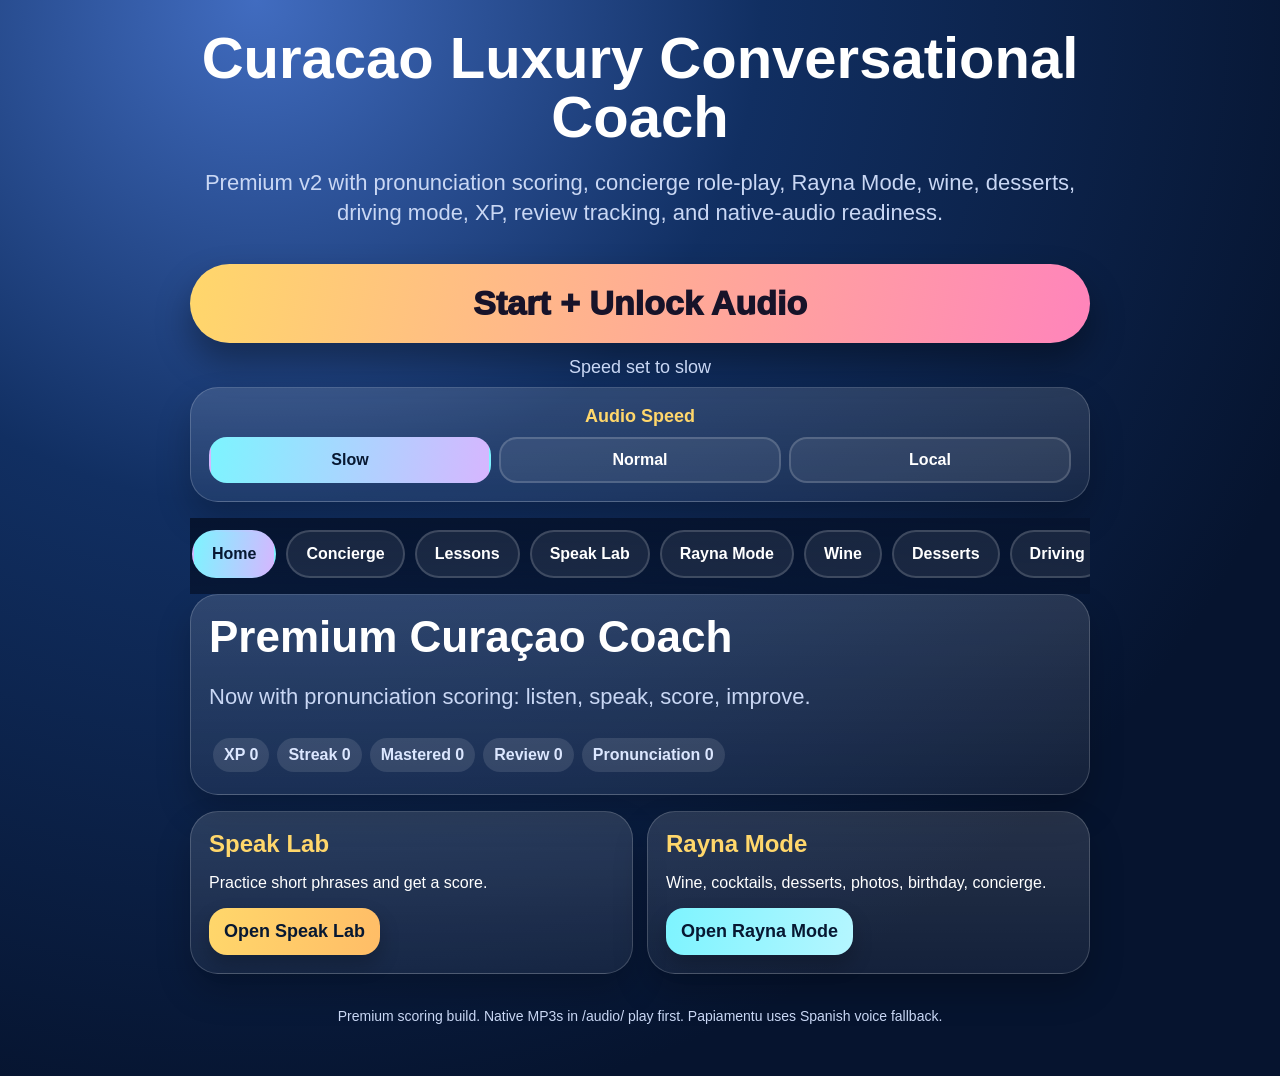
==== commit 885af161: "Activate pronunciation scoring" ====
--- a/index.html
+++ b/index.html
@@ -13,7 +13,7 @@
   <main class="app">
     <section class="hero">
       <h1>Curacao Luxury Conversational Coach</h1>
-      <p>Premium v2 with concierge role-play, Rayna Mode, wine, desserts, driving mode, XP, review tracking, and native-audio readiness.</p>
+      <p>Premium v2 with pronunciation scoring, concierge role-play, Rayna Mode, wine, desserts, driving mode, XP, review tracking, and native-audio readiness.</p>
       <button class="unlock" id="unlockBtn">Start + Unlock Audio</button>
       <div class="status" id="status">Audio status: not started.</div>
       <div class="speedBox">
@@ -29,6 +29,7 @@
     <section id="home" class="section active"></section>
     <section id="coach" class="section"></section>
     <section id="lessons" class="section"></section>
+    <section id="speaklab" class="section"></section>
     <section id="rayna" class="section"></section>
     <section id="sommelier" class="section"></section>
     <section id="dessert" class="section"></section>
@@ -37,8 +38,8 @@
     <section id="phrasebook" class="section"></section>
     <section id="quiz" class="section"></section>
     <section id="native" class="section"></section>
-    <div class="footer">Premium v2. Native MP3s in /audio/ play first. Papiamentu uses Spanish voice fallback.</div>
+    <div class="footer">Premium scoring build. Native MP3s in /audio/ play first. Papiamentu uses Spanish voice fallback.</div>
   </main>
-  <script src="premium.js?v=1"></script>
+  <script src="premium-score.js?v=1"></script>
 </body>
 </html>
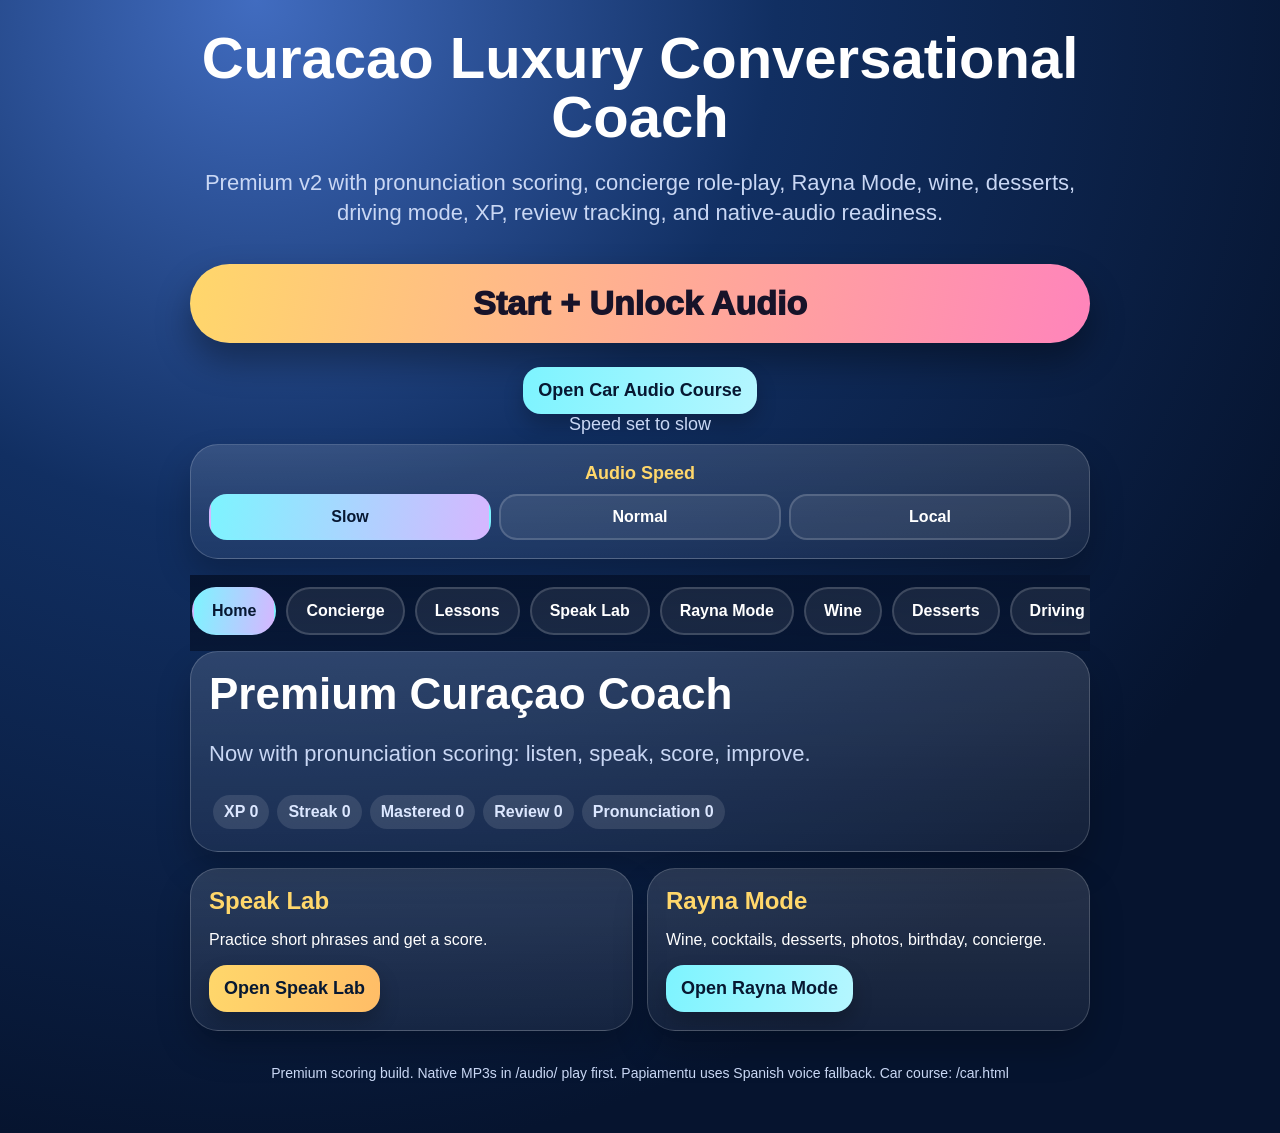
==== commit 5d125723: "Add car audio course shortcut" ====
--- a/index.html
+++ b/index.html
@@ -15,6 +15,9 @@
       <h1>Curacao Luxury Conversational Coach</h1>
       <p>Premium v2 with pronunciation scoring, concierge role-play, Rayna Mode, wine, desserts, driving mode, XP, review tracking, and native-audio readiness.</p>
       <button class="unlock" id="unlockBtn">Start + Unlock Audio</button>
+      <div class="row" style="justify-content:center;margin-top:10px">
+        <a class="btn secondary" href="car.html?v=1" style="text-decoration:none">Open Car Audio Course</a>
+      </div>
       <div class="status" id="status">Audio status: not started.</div>
       <div class="speedBox">
         <div class="speedTitle">Audio Speed</div>
@@ -38,7 +41,7 @@
     <section id="phrasebook" class="section"></section>
     <section id="quiz" class="section"></section>
     <section id="native" class="section"></section>
-    <div class="footer">Premium scoring build. Native MP3s in /audio/ play first. Papiamentu uses Spanish voice fallback.</div>
+    <div class="footer">Premium scoring build. Native MP3s in /audio/ play first. Papiamentu uses Spanish voice fallback. Car course: /car.html</div>
   </main>
   <script src="premium-score.js?v=1"></script>
 </body>
